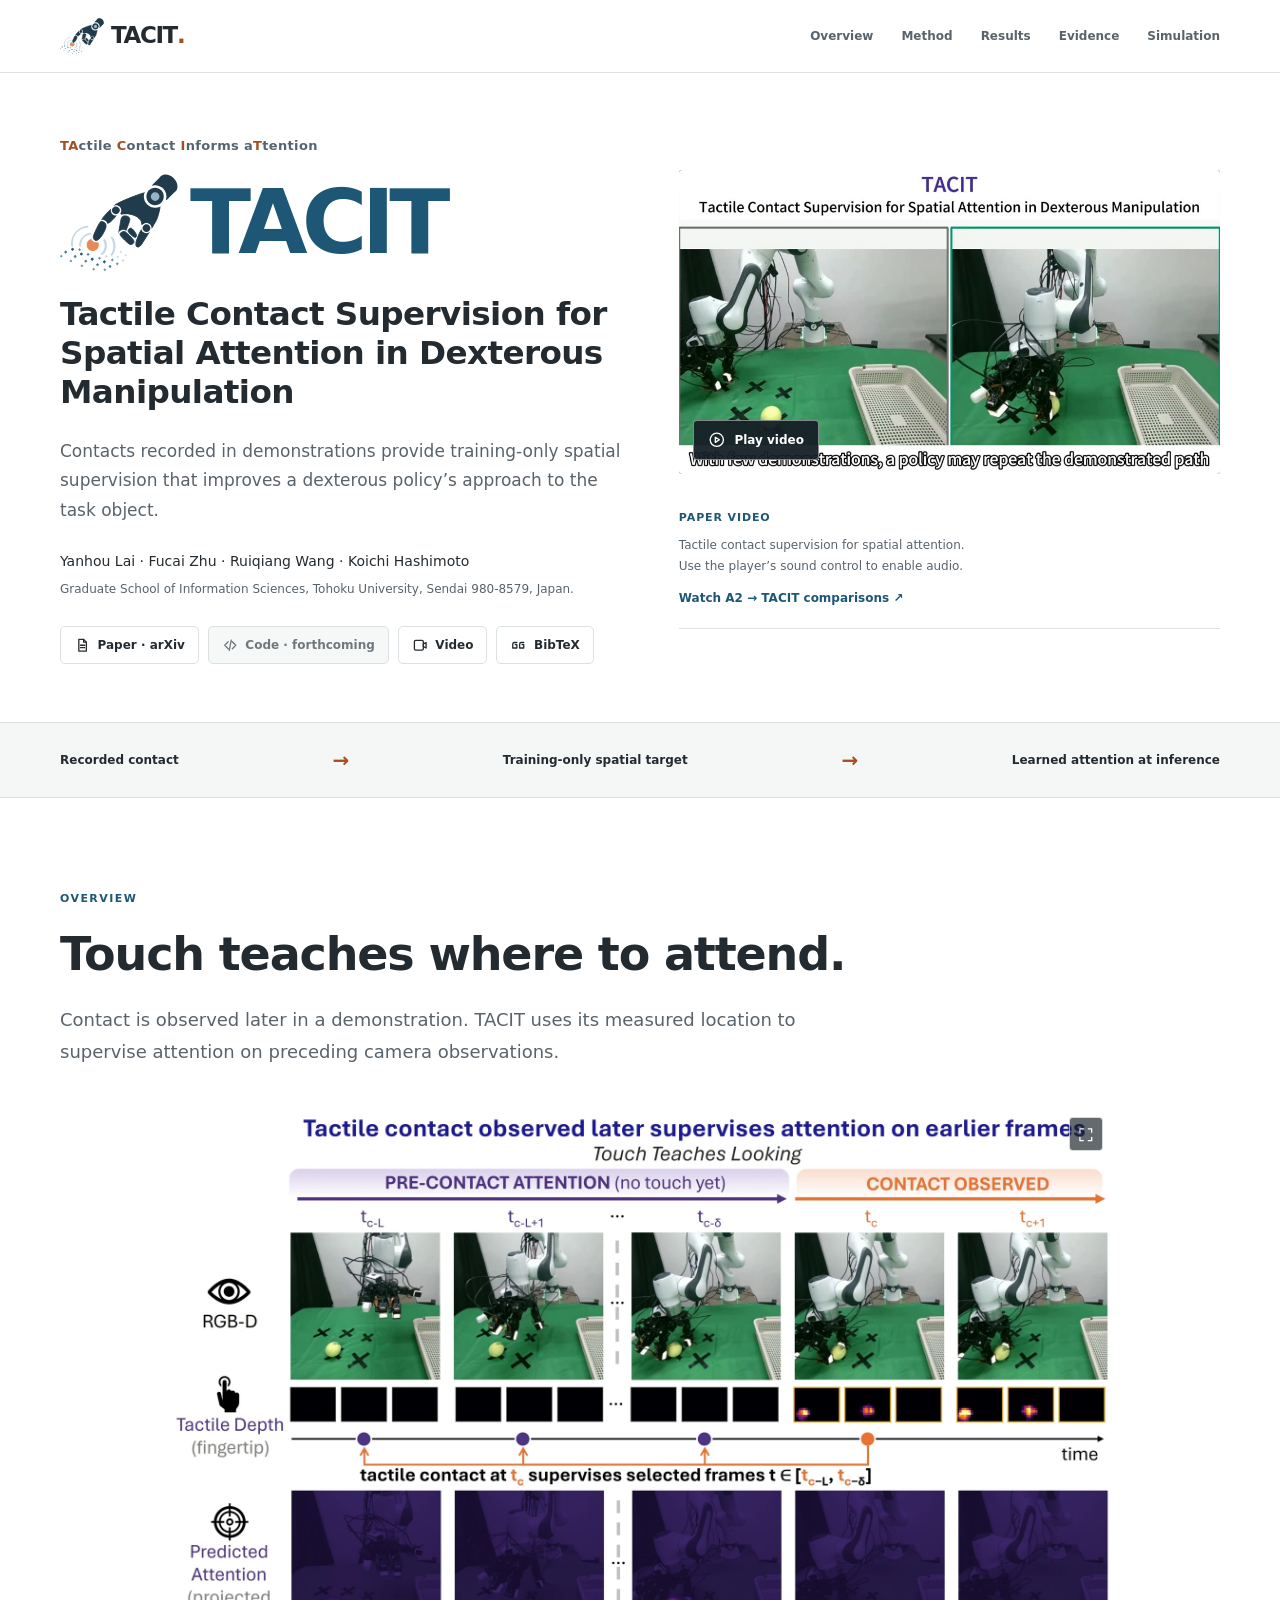
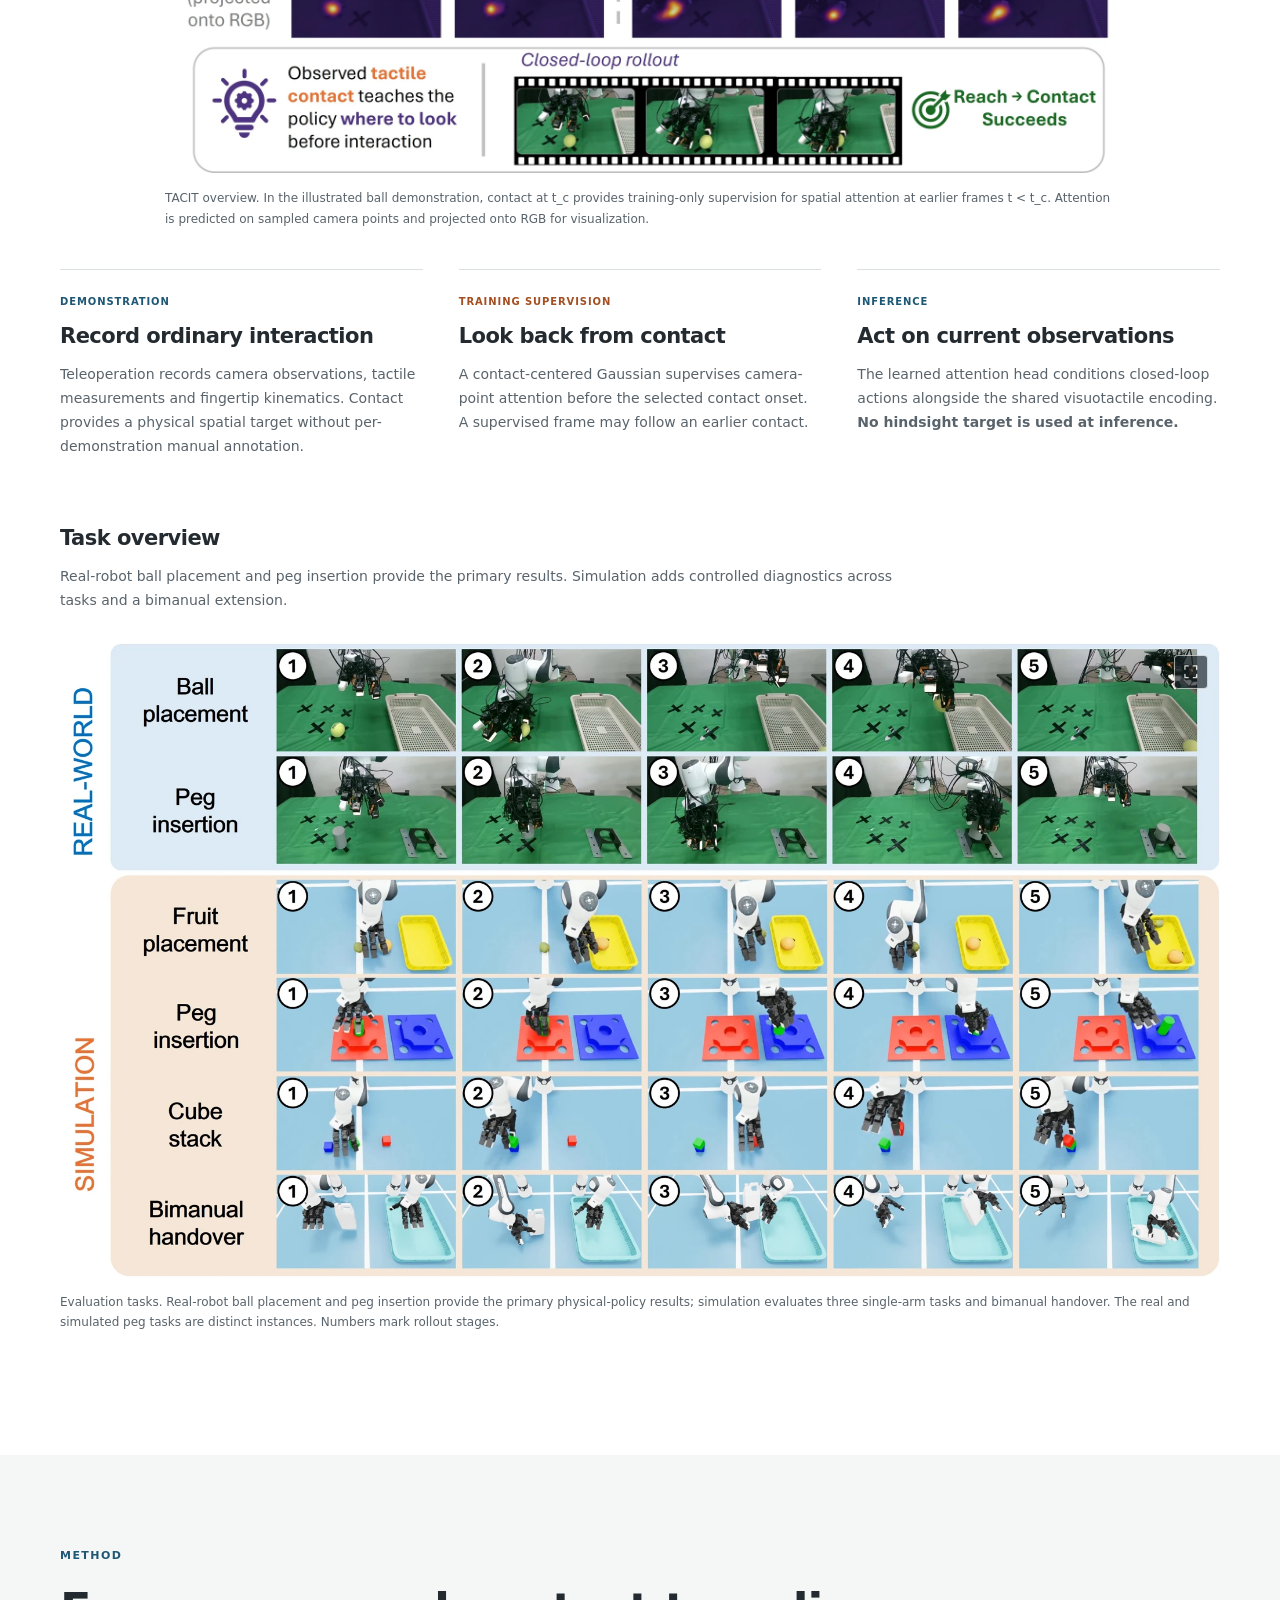
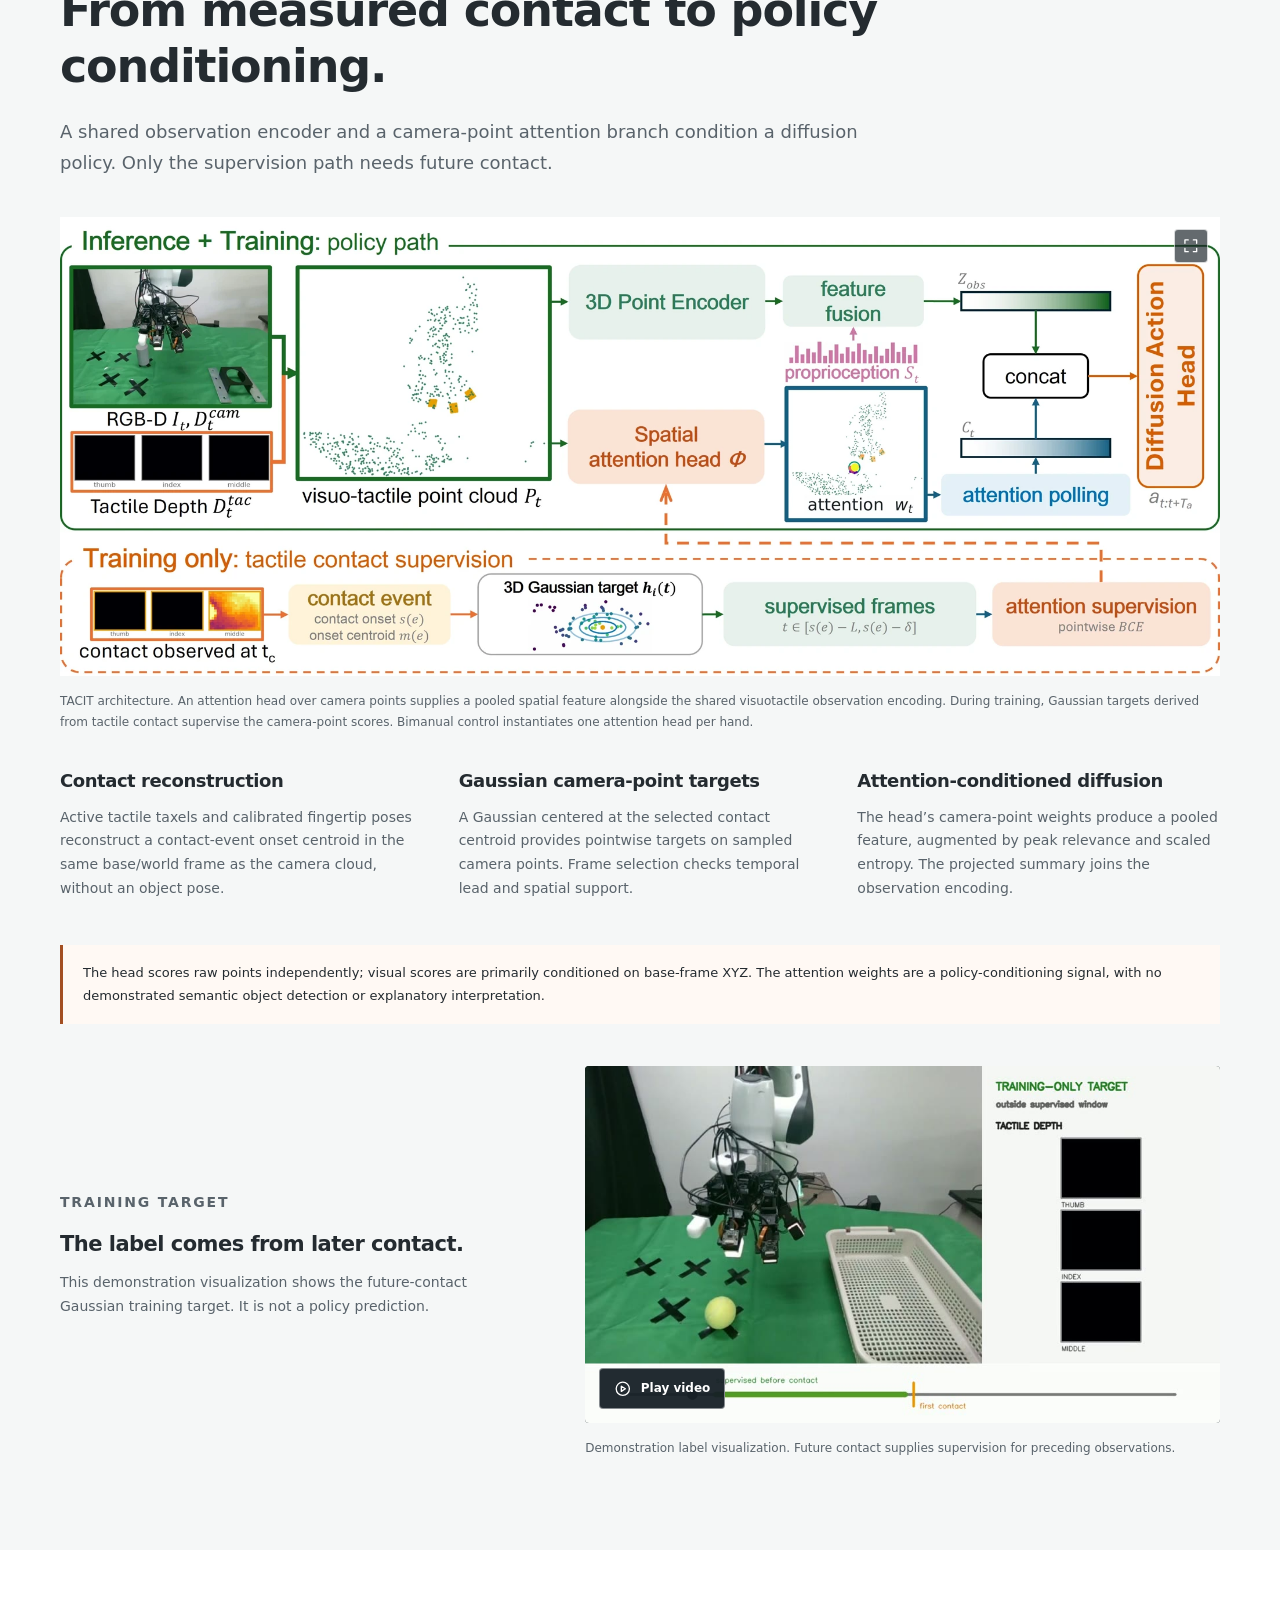
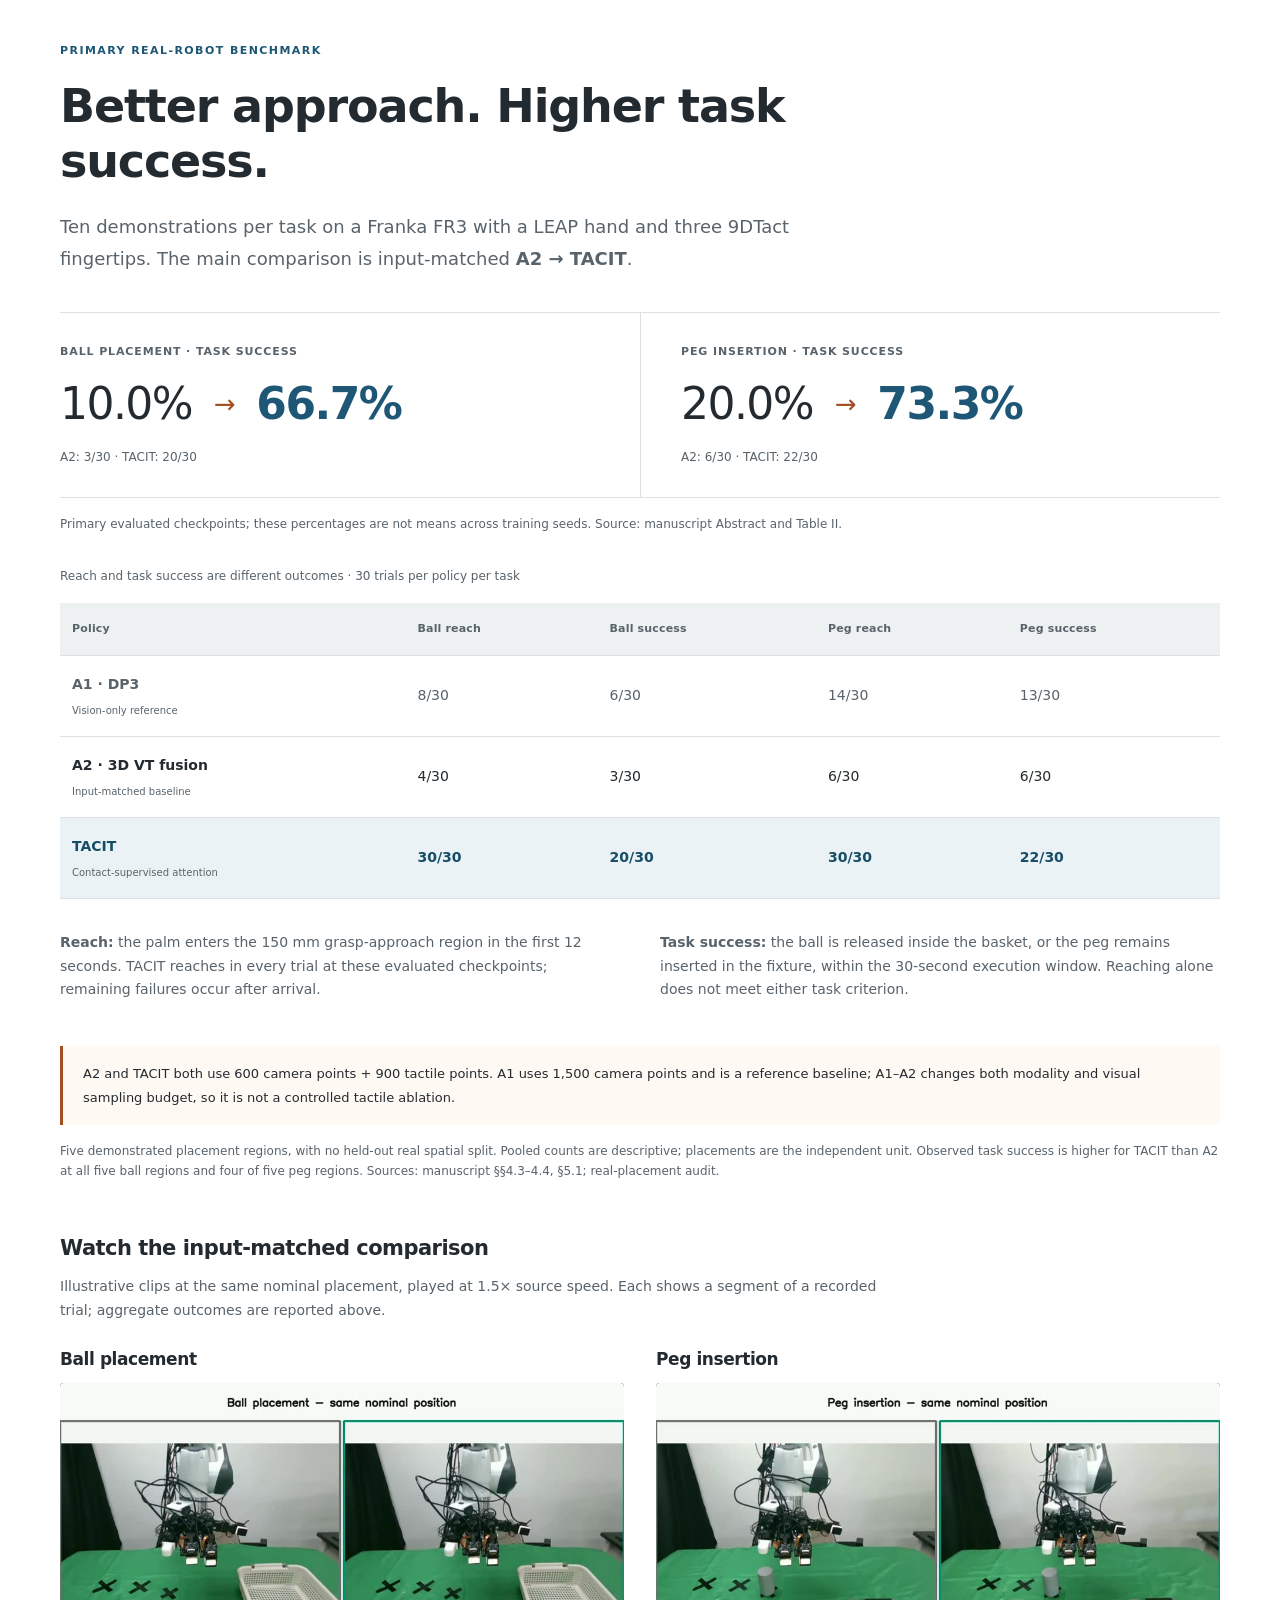
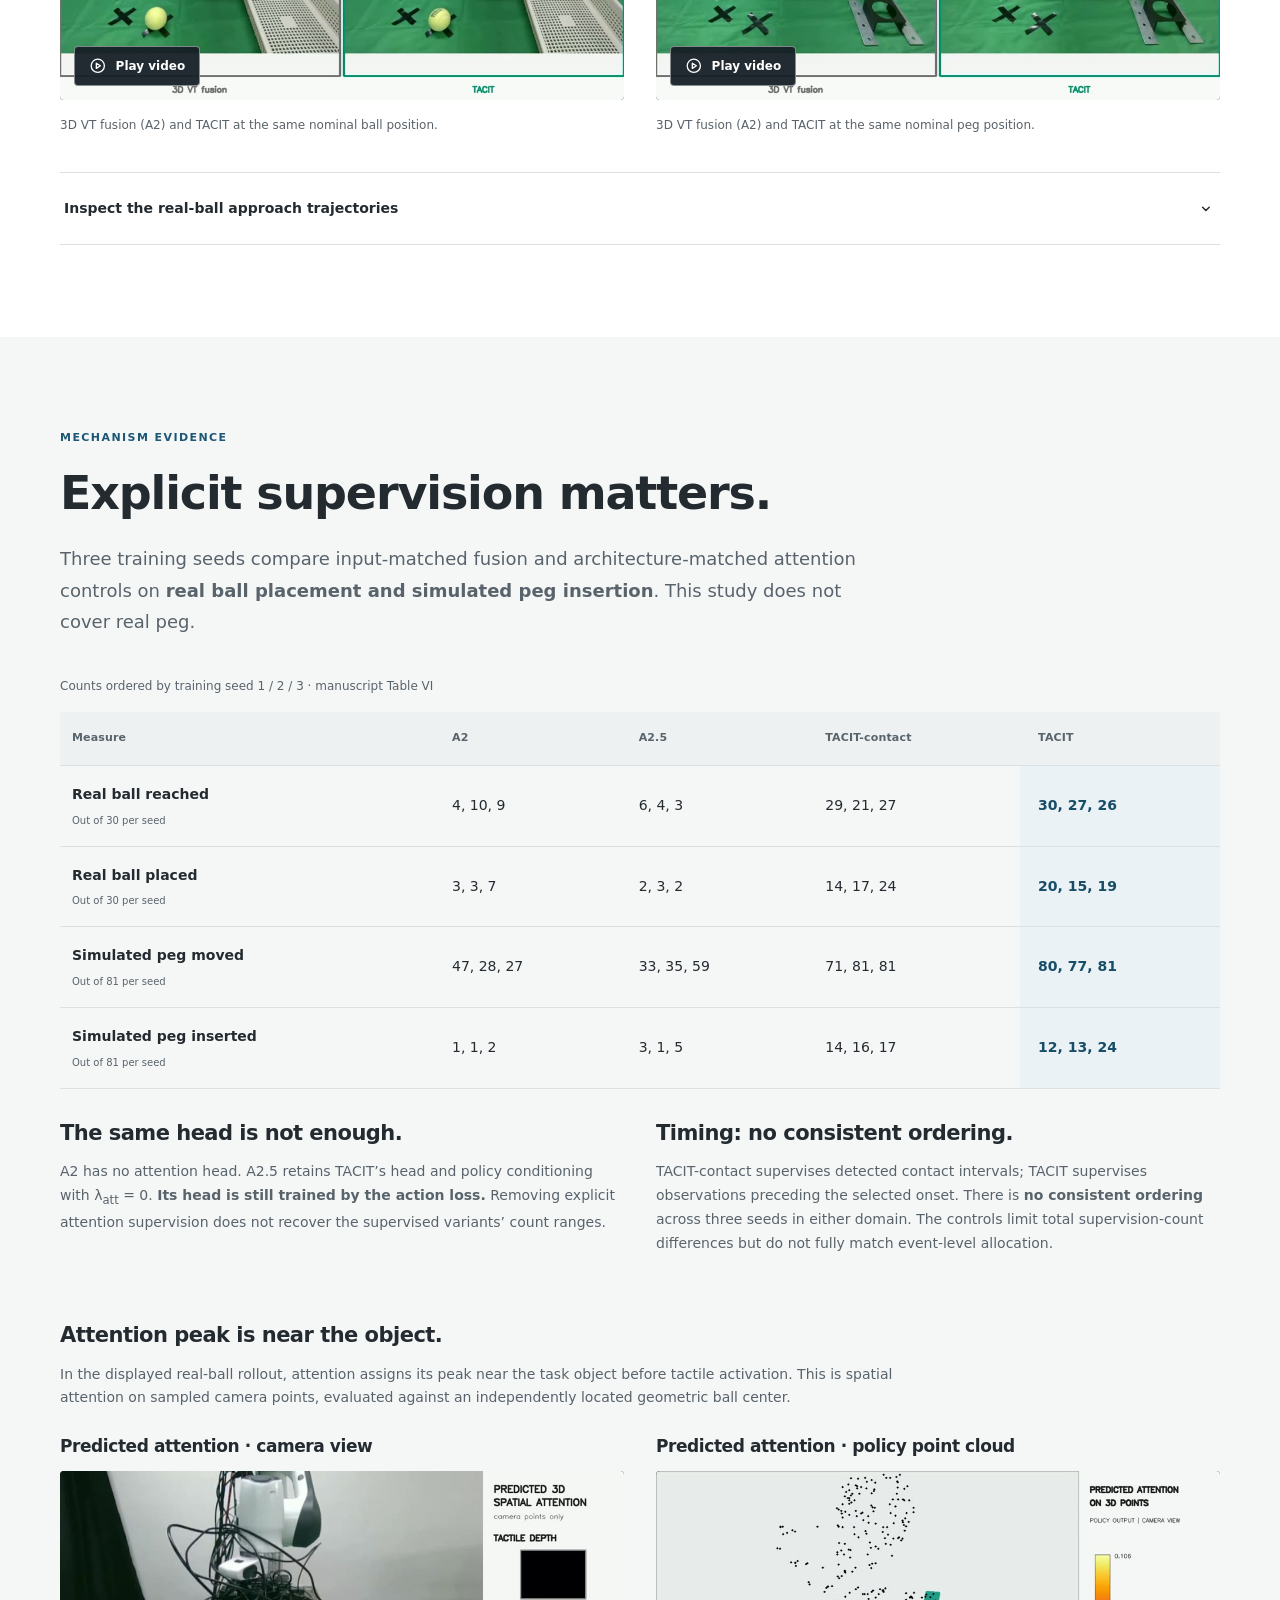
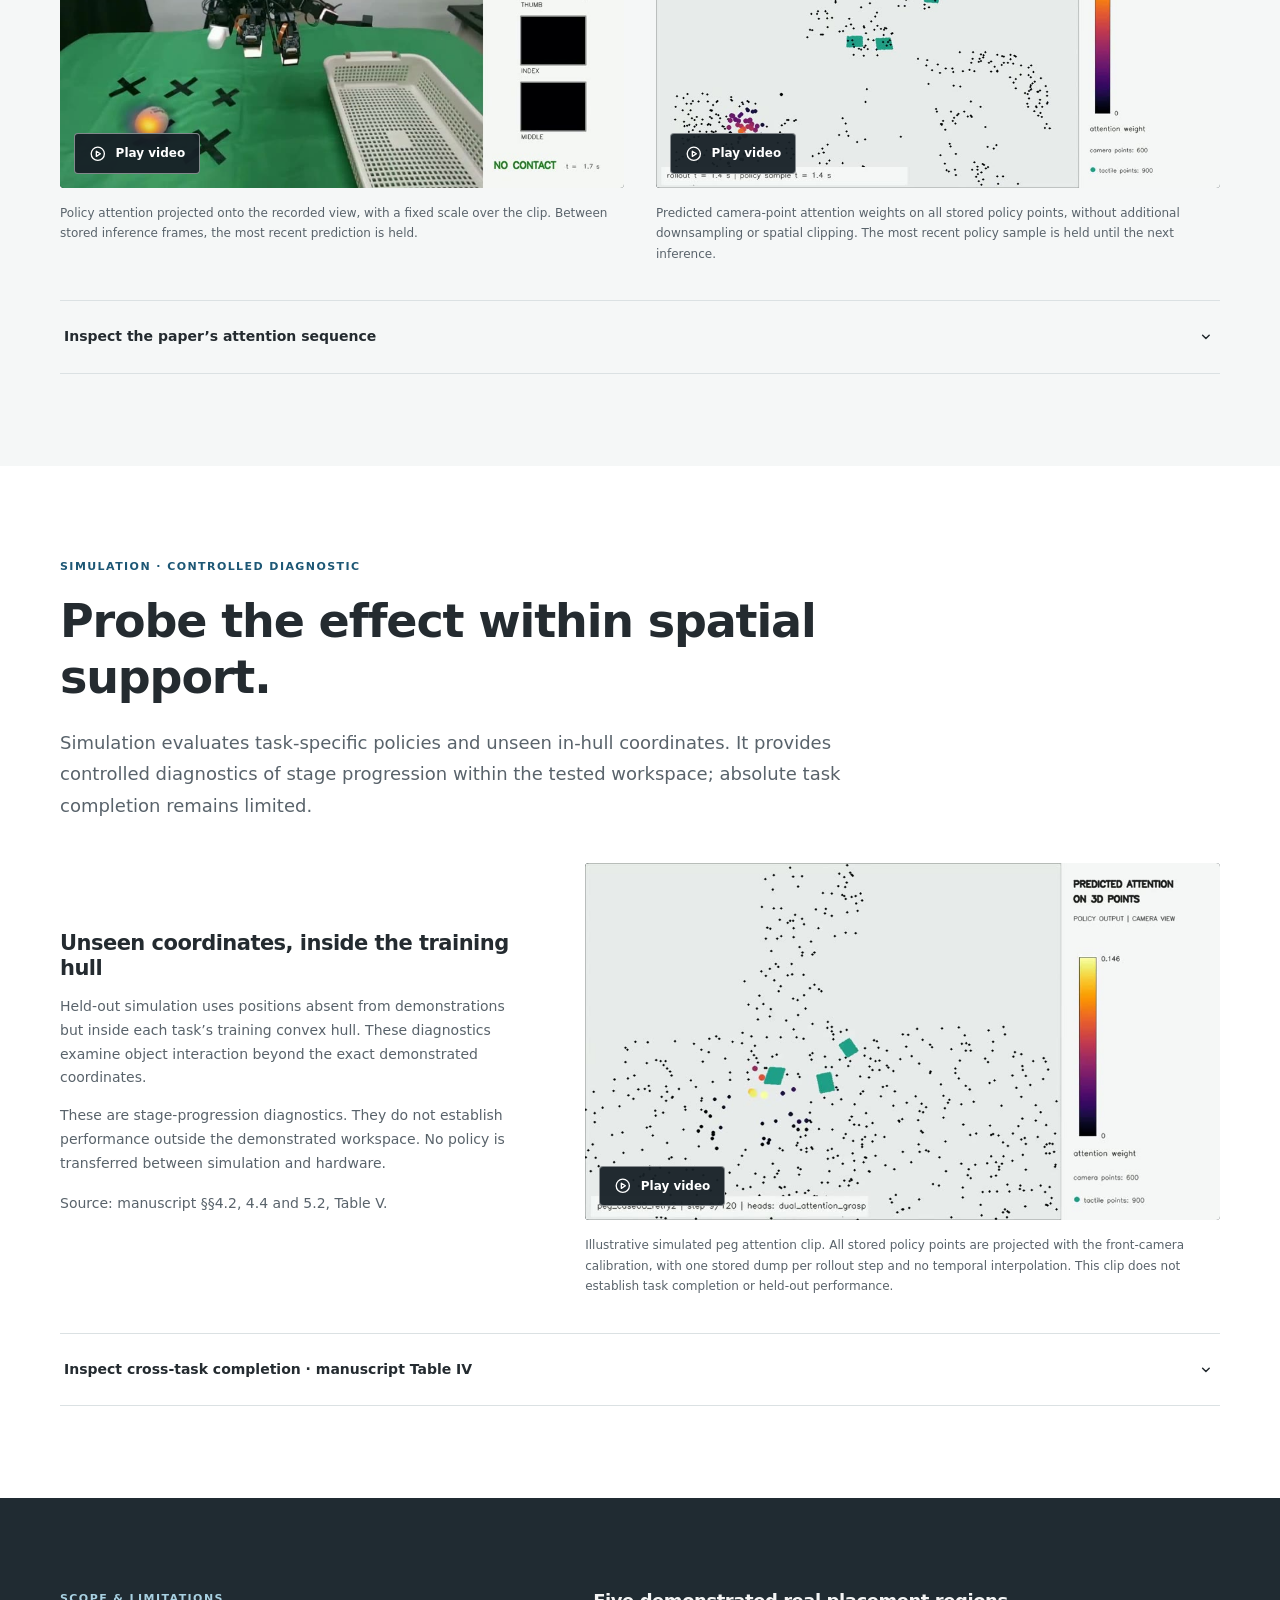
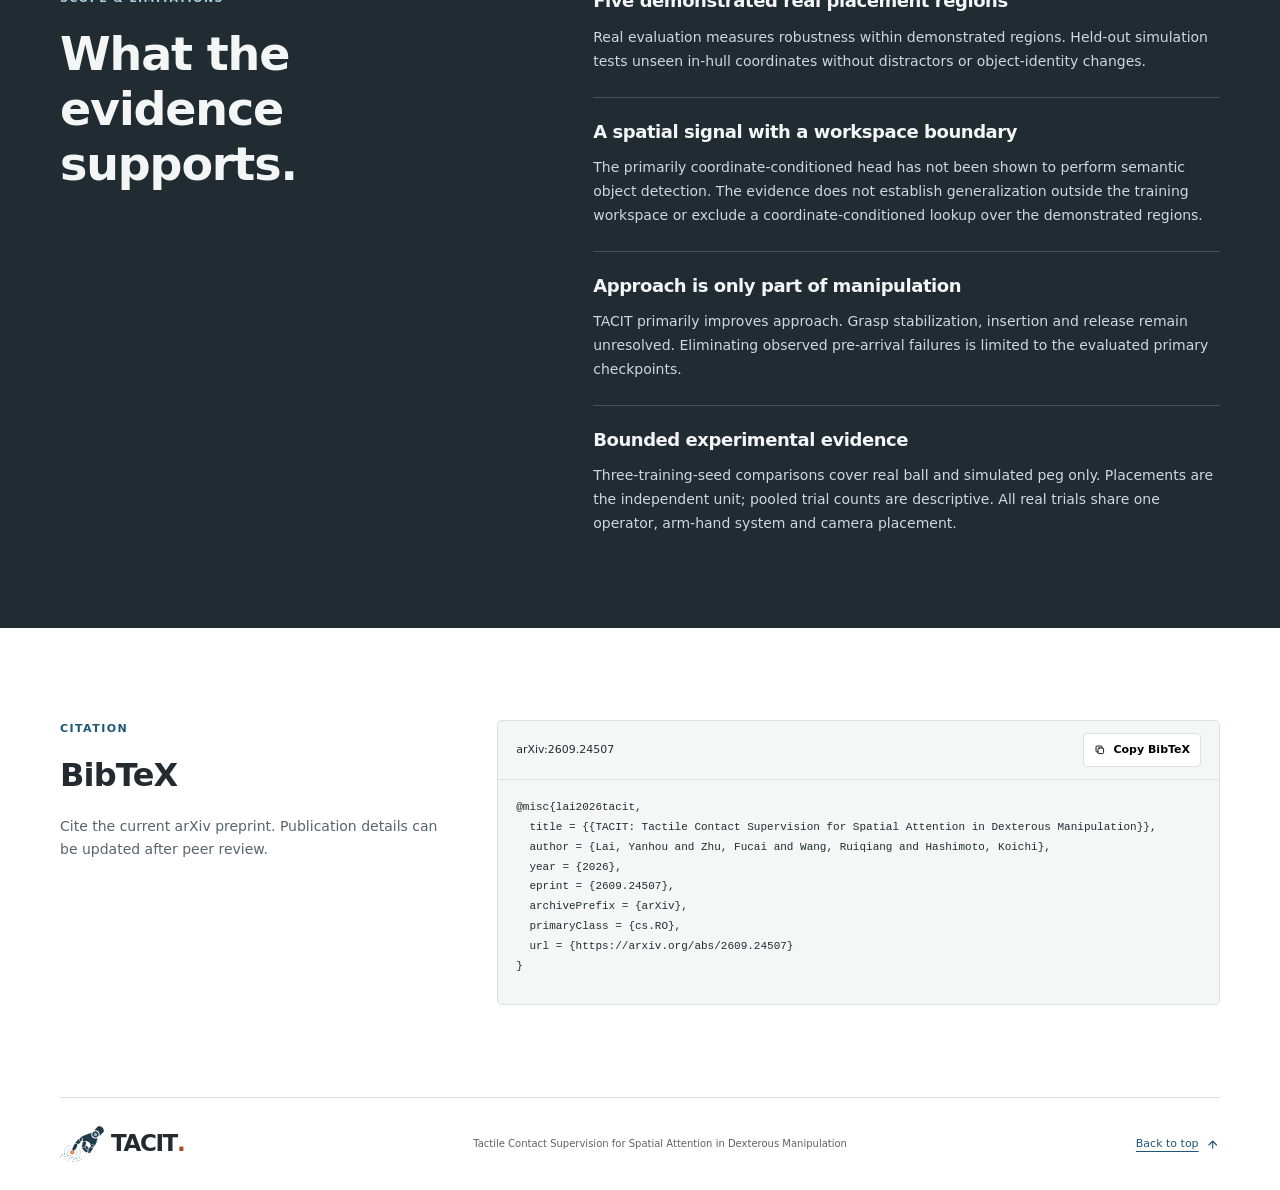
==== index.html @ 871ea0c8 "Publish TACIT project website" ====
<!doctype html>
<html lang="en">
<head>
  <meta charset="utf-8">
  <meta name="viewport" content="width=device-width, initial-scale=1">
  <meta name="description" content="TACIT converts contacts recorded in demonstrations into training-only spatial supervision for an attention-conditioned dexterous manipulation policy.">
  <meta name="citation_title" content="TACIT: Tactile Contact Supervision for Spatial Attention in Dexterous Manipulation">
  <meta name="citation_author" content="Yanhou Lai">
  <meta name="citation_author" content="Fucai Zhu">
  <meta name="citation_author" content="Ruiqiang Wang">
  <meta name="citation_author" content="Koichi Hashimoto">
  <meta name="citation_publication_date" content="2026/09/21">
  <meta name="citation_arxiv_id" content="2609.24507">
  <meta name="citation_pdf_url" content="https://arxiv.org/pdf/2609.24507">
  <meta name="color-scheme" content="light">
  <title>TACIT | Tactile Contact Supervision for Spatial Attention</title>
  <link rel="icon" href="assets/logo/TACIT_logo.svg" type="image/svg+xml">
  <link rel="stylesheet" href="styles.css">
  <script src="site-config.js" defer></script>
  <script src="script.js" defer></script>
</head>
<body>
<svg class="icon-sprite" aria-hidden="true">
  <symbol id="icon-paper" viewBox="0 0 24 24"><path d="M7 3.5h7l4 4V20.5H7z"/><path d="M14 3.5v4h4M9.5 12h6M9.5 15.5h6"/></symbol>
  <symbol id="icon-code" viewBox="0 0 24 24"><path d="m9 7-5 5 5 5M15 7l5 5-5 5M13.5 4.5l-3 15"/></symbol>
  <symbol id="icon-video" viewBox="0 0 24 24"><rect x="3.5" y="5" width="13" height="14" rx="2"/><path d="m16.5 10 4-2v8l-4-2z"/></symbol>
  <symbol id="icon-quote" viewBox="0 0 24 24"><path d="M10 8H6.5A2.5 2.5 0 0 0 4 10.5V16h6v-5H7.5M20 8h-3.5a2.5 2.5 0 0 0-2.5 2.5V16h6v-5h-2.5"/></symbol>
  <symbol id="icon-copy" viewBox="0 0 24 24"><rect x="8" y="8" width="11" height="11" rx="2"/><path d="M16 8V6a2 2 0 0 0-2-2H6a2 2 0 0 0-2 2v8a2 2 0 0 0 2 2h2"/></symbol>
  <symbol id="icon-play" viewBox="0 0 24 24"><circle cx="12" cy="12" r="9"/><path d="m10 8.5 5.5 3.5-5.5 3.5z"/></symbol>
  <symbol id="icon-expand" viewBox="0 0 24 24"><path d="M8.5 4H4v4.5M15.5 4H20v4.5M20 15.5V20h-4.5M8.5 20H4v-4.5"/></symbol>
  <symbol id="icon-chevron" viewBox="0 0 24 24"><path d="m8 10 4 4 4-4"/></symbol>
  <symbol id="icon-up" viewBox="0 0 24 24"><path d="m6 14 6-6 6 6M12 8v11"/></symbol>
</svg>
<a class="skip-link" href="#main">Skip to content</a>
<header class="site-header">
  <nav class="nav wrap" aria-label="Main navigation">
    <a class="wordmark" href="#main"><img class="brand-symbol" src="assets/logo/TACIT_logo.svg" width="883" height="726" alt="">TACIT<span aria-hidden="true">.</span></a>
    <div class="nav-links"><a href="#overview">Overview</a><a href="#method">Method</a><a href="#results">Results</a><a href="#mechanism">Evidence</a><a href="#simulation">Simulation</a></div>
  </nav>
</header>
<main id="main">
  <section class="hero wrap" aria-labelledby="title">
    <div class="hero-copy">
      <p class="acronym-line" aria-label="Tactile Contact Informs Attention"><span>TA</span>ctile <span>C</span>ontact <span>I</span>nforms a<span>T</span>tention</p>
      <h1 id="title"><span class="title-mark"><img src="assets/logo/TACIT_logo.svg" width="883" height="726" alt="">TACIT</span><span class="sr-only">: </span><span class="title-full">Tactile Contact Supervision for Spatial Attention in Dexterous Manipulation</span></h1>
      <p class="takeaway">Contacts recorded in demonstrations provide training-only spatial supervision that improves a dexterous policy’s approach to the task object.</p>
      <div id="author-block" hidden></div>
      <p id="publication-status" class="publication-status" hidden></p>
      <div id="resource-links" class="resource-links" aria-label="Project resources"></div>
      <noscript><p>Enable JavaScript for configurable resources and video playback. The research content and figures are available below.</p></noscript>
    </div>
    <figure id="paper-video" class="hero-visual video-figure" data-video="TACIT_Video">
      <div class="video-shell"></div>
      <figcaption><span class="label">Paper video</span>Tactile contact supervision for spatial attention.<br>Use the player’s sound control to enable audio.<br><a href="#videos">Watch A2 → TACIT comparisons <span aria-hidden="true">↗</span></a></figcaption>
    </figure>
  </section>
  <div class="concept-strip"><div class="wrap concept-inner"><span>Recorded contact</span><span aria-hidden="true">→</span><span>Training-only spatial target</span><span aria-hidden="true">→</span><span>Learned attention at inference</span></div></div>

  <section id="overview" class="section wrap" aria-labelledby="overview-title">
    <div class="section-heading"><p class="eyebrow">Overview</p><h2 id="overview-title">Touch teaches where to attend.</h2><p>Contact is observed later in a demonstration. TACIT uses its measured location to supervise attention on preceding camera observations.</p></div>
    <figure class="paper-figure overview-figure">
      <a class="figure-link" href="assets/images/tacit_policy_overview_handmade.webp" aria-label="Open full-size TACIT overview figure"><img src="assets/images/tacit_policy_overview_handmade.webp" width="2000" height="1406" loading="lazy" alt="Ball demonstration timeline linking later fingertip contact to spatial supervision on earlier camera points, followed by an inference rollout."><span class="figure-open" aria-hidden="true"><svg class="ui-icon"><use href="#icon-expand"></use></svg></span></a>
      <figcaption data-caption="tacit_policy_overview_handmade">TACIT overview. In the illustrated ball demonstration, contact at t_c provides training-only supervision for spatial attention at earlier frames t &lt; t_c. Attention is predicted on sampled camera points and projected onto RGB for visualization.</figcaption>
    </figure>
    <div class="three-columns stages">
      <article><span class="stage-label">Demonstration</span><h3>Record ordinary interaction</h3><p>Teleoperation records camera observations, tactile measurements and fingertip kinematics. Contact provides a physical spatial target without per-demonstration manual annotation.</p></article>
      <article><span class="stage-label warm">Training supervision</span><h3>Look back from contact</h3><p>A contact-centered Gaussian supervises camera-point attention before the selected contact onset. A supervised frame may follow an earlier contact.</p></article>
      <article><span class="stage-label">Inference</span><h3>Act on current observations</h3><p>The learned attention head conditions closed-loop actions alongside the shared visuotactile encoding. <strong>No hindsight target is used at inference.</strong></p></article>
    </div>
    <div class="subsection-heading"><h3>Task overview</h3><p>Real-robot ball placement and peg insertion provide the primary results. Simulation adds controlled diagnostics across tasks and a bimanual extension.</p></div>
    <figure class="paper-figure"><a class="figure-link" href="assets/images/task_overview.webp" aria-label="Open full-size evaluation-task figure"><img src="assets/images/task_overview.webp" width="2000" height="1093" loading="lazy" alt="Stages of real ball placement and peg insertion, plus simulated fruit placement, peg insertion, cube stacking and bimanual handover."><span class="figure-open" aria-hidden="true"><svg class="ui-icon"><use href="#icon-expand"></use></svg></span></a><figcaption data-caption="task_overview">Evaluation tasks. Real-robot ball placement and peg insertion provide the primary physical-policy results; simulation evaluates three single-arm tasks and bimanual handover. The real and simulated peg tasks are distinct instances. Numbers mark rollout stages.</figcaption></figure>
  </section>

  <section id="method" class="section tinted" aria-labelledby="method-title"><div class="wrap">
    <div class="section-heading"><p class="eyebrow">Method</p><h2 id="method-title">From measured contact to policy conditioning.</h2><p>A shared observation encoder and a camera-point attention branch condition a diffusion policy. Only the supervision path needs future contact.</p></div>
    <figure class="paper-figure"><a class="figure-link" href="assets/images/tacit_policy_architecture.webp" aria-label="Open full-size TACIT architecture"><img src="assets/images/tacit_policy_architecture.webp" width="2000" height="792" loading="lazy" alt="Architecture with a shared visuotactile encoder and camera-point attention pooling feeding the diffusion action head; contact-derived Gaussian targets enter only the training loss."><span class="figure-open" aria-hidden="true"><svg class="ui-icon"><use href="#icon-expand"></use></svg></span></a><figcaption data-caption="tacit_policy_architecture">TACIT architecture. An attention head over camera points supplies a pooled spatial feature alongside the shared visuotactile observation encoding. During training, Gaussian targets derived from tactile contact supervise the camera-point scores. Bimanual control instantiates one attention head per hand.</figcaption></figure>
    <div class="three-columns method-steps">
      <article><h3>Contact reconstruction</h3><p>Active tactile taxels and calibrated fingertip poses reconstruct a contact-event onset centroid in the same base/world frame as the camera cloud, without an object pose.</p></article>
      <article><h3>Gaussian camera-point targets</h3><p>A Gaussian centered at the selected contact centroid provides pointwise targets on sampled camera points. Frame selection checks temporal lead and spatial support.</p></article>
      <article><h3>Attention-conditioned diffusion</h3><p>The head’s camera-point weights produce a pooled feature, augmented by peak relevance and scaled entropy. The projected summary joins the observation encoding.</p></article>
    </div>
    <p class="note">The head scores raw points independently; visual scores are primarily conditioned on base-frame XYZ. The attention weights are a policy-conditioning signal, with no demonstrated semantic object detection or explanatory interpretation.</p>
    <div class="media-pair method-media"><div><p class="eyebrow warm">Training target</p><h3>The label comes from later contact.</h3><p>This demonstration visualization shows the future-contact Gaussian training target. It is not a policy prediction.</p></div><figure class="video-figure" data-video="ball_future_contact_label"><div class="video-shell"></div><figcaption>Demonstration label visualization. Future contact supplies supervision for preceding observations.</figcaption></figure></div>
  </div></section>

  <section id="results" class="section wrap" aria-labelledby="results-title">
    <div class="section-heading"><p class="eyebrow">Primary real-robot benchmark</p><h2 id="results-title">Better approach. Higher task success.</h2><p>Ten demonstrations per task on a Franka FR3 with a LEAP hand and three 9DTact fingertips. The main comparison is input-matched <strong>A2 → TACIT</strong>.</p></div>
    <div class="result-highlights">
      <article><p class="label">Ball placement · task success</p><p class="result-number"><span>10.0%</span><span class="result-arrow" aria-label="to">→</span><strong>66.7%</strong></p><p>A2: 3/30 <span aria-hidden="true">·</span> TACIT: 20/30</p></article>
      <article><p class="label">Peg insertion · task success</p><p class="result-number"><span>20.0%</span><span class="result-arrow" aria-label="to">→</span><strong>73.3%</strong></p><p>A2: 6/30 <span aria-hidden="true">·</span> TACIT: 22/30</p></article>
    </div>
    <p class="source-note">Primary evaluated checkpoints; these percentages are not means across training seeds. Source: manuscript Abstract and Table II.</p>
    <div class="table-scroll" role="region" aria-label="Real-robot reaching and task success" tabindex="0"><table>
      <caption>Reach and task success are different outcomes · 30 trials per policy per task</caption>
      <thead><tr><th scope="col">Policy</th><th scope="col">Ball reach</th><th scope="col">Ball success</th><th scope="col">Peg reach</th><th scope="col">Peg success</th></tr></thead>
      <tbody><tr class="reference-row"><th scope="row">A1 · DP3 <small>Vision-only reference</small></th><td>8/30</td><td>6/30</td><td>14/30</td><td>13/30</td></tr><tr><th scope="row">A2 · 3D VT fusion <small>Input-matched baseline</small></th><td>4/30</td><td>3/30</td><td>6/30</td><td>6/30</td></tr><tr class="ours"><th scope="row">TACIT <small>Contact-supervised attention</small></th><td>30/30</td><td>20/30</td><td>30/30</td><td>22/30</td></tr></tbody>
    </table></div>
    <div class="two-columns definitions"><p><strong>Reach:</strong> the palm enters the 150 mm grasp-approach region in the first 12 seconds. TACIT reaches in every trial at these evaluated checkpoints; remaining failures occur after arrival.</p><p><strong>Task success:</strong> the ball is released inside the basket, or the peg remains inserted in the fixture, within the 30-second execution window. Reaching alone does not meet either task criterion.</p></div>
    <p class="note">A2 and TACIT both use 600 camera points + 900 tactile points. A1 uses 1,500 camera points and is a reference baseline; A1–A2 changes both modality and visual sampling budget, so it is not a controlled tactile ablation.</p>
    <p class="source-note">Five demonstrated placement regions, with no held-out real spatial split. Pooled counts are descriptive; placements are the independent unit. Observed task success is higher for TACIT than A2 at all five ball regions and four of five peg regions. Sources: manuscript §§4.3–4.4, §5.1; real-placement audit.</p>
    <div id="videos" class="subsection-heading"><h3>Watch the input-matched comparison</h3><p>Illustrative clips at the same nominal placement, played at 1.5× source speed. Each shows a segment of a recorded trial; aggregate outcomes are reported above.</p></div>
    <div class="two-columns video-grid">
      <figure class="video-figure" data-video="ball_a2_vs_tacit"><h4>Ball placement</h4><div class="video-shell"></div><figcaption>3D VT fusion (A2) and TACIT at the same nominal ball position.</figcaption></figure>
      <figure class="video-figure" data-video="peg_a2_vs_tacit"><h4>Peg insertion</h4><div class="video-shell"></div><figcaption>3D VT fusion (A2) and TACIT at the same nominal peg position.</figcaption></figure>
    </div>
    <details class="figure-details"><summary><span>Inspect the real-ball approach trajectories</span><svg class="ui-icon disclosure-icon" aria-hidden="true"><use href="#icon-chevron"></use></svg></summary><figure class="paper-figure compact"><img src="assets/images/three_arm_approach.webp" width="1037" height="1092" loading="lazy" alt="Ball approach curves and palm-offset scatter plots for A1, A2 and TACIT across the primary trials."><figcaption data-caption="three_arm_approach">Ball approach over thirty trials per policy. (a) Mean palm-origin-to-ball-center distance; shading is one standard error, the horizontal dashed line is the 150-mm 3D reach criterion, and the vertical dotted line marks the end of the 12-s reach-assessment window. (b) Horizontal palm offsets at closest 3D approach; rings are 150- and 300-mm references, while counts use the full 3D criterion.</figcaption></figure></details>
  </section>

  <section id="mechanism" class="section tinted" aria-labelledby="mechanism-title"><div class="wrap">
    <div class="section-heading"><p class="eyebrow">Mechanism evidence</p><h2 id="mechanism-title">Explicit supervision matters.</h2><p>Three training seeds compare input-matched fusion and architecture-matched attention controls on <strong>real ball placement and simulated peg insertion</strong>. This study does not cover real peg.</p></div>
    <div class="table-scroll" role="region" aria-label="Three training seed mechanism controls" tabindex="0"><table>
      <caption>Counts ordered by training seed 1 / 2 / 3 · manuscript Table VI</caption>
      <thead><tr><th scope="col">Measure</th><th scope="col">A2</th><th scope="col">A2.5</th><th scope="col">TACIT-contact</th><th scope="col">TACIT</th></tr></thead>
      <tbody><tr><th scope="row">Real ball reached <small>Out of 30 per seed</small></th><td>4, 10, 9</td><td>6, 4, 3</td><td>29, 21, 27</td><td class="ours">30, 27, 26</td></tr><tr><th scope="row">Real ball placed <small>Out of 30 per seed</small></th><td>3, 3, 7</td><td>2, 3, 2</td><td>14, 17, 24</td><td class="ours">20, 15, 19</td></tr><tr><th scope="row">Simulated peg moved <small>Out of 81 per seed</small></th><td>47, 28, 27</td><td>33, 35, 59</td><td>71, 81, 81</td><td class="ours">80, 77, 81</td></tr><tr><th scope="row">Simulated peg inserted <small>Out of 81 per seed</small></th><td>1, 1, 2</td><td>3, 1, 5</td><td>14, 16, 17</td><td class="ours">12, 13, 24</td></tr></tbody>
    </table></div>
    <div class="two-columns mechanism-copy"><article><h3>The same head is not enough.</h3><p>A2 has no attention head. A2.5 retains TACIT’s head and policy conditioning with λ<sub>att</sub> = 0. <strong>Its head is still trained by the action loss.</strong> Removing explicit attention supervision does not recover the supervised variants’ count ranges.</p></article><article><h3>Timing: no consistent ordering.</h3><p>TACIT-contact supervises detected contact intervals; TACIT supervises observations preceding the selected onset. There is <strong>no consistent ordering</strong> across three seeds in either domain. The controls limit total supervision-count differences but do not fully match event-level allocation.</p></article></div>
    <div class="subsection-heading"><h3>Attention peak is near the object.</h3><p>In the displayed real-ball rollout, attention assigns its peak near the task object before tactile activation. This is spatial attention on sampled camera points, evaluated against an independently located geometric ball center.</p></div>
    <div class="two-columns video-grid">
      <figure class="video-figure" data-video="ball_attention"><h4>Predicted attention · camera view</h4><div class="video-shell"></div><figcaption>Policy attention projected onto the recorded view, with a fixed scale over the clip. Between stored inference frames, the most recent prediction is held.</figcaption></figure>
      <figure class="video-figure" data-video="ball_attention_pointcloud_camera"><h4>Predicted attention · policy point cloud</h4><div class="video-shell"></div><figcaption>Predicted camera-point attention weights on all stored policy points, without additional downsampling or spatial clipping. The most recent policy sample is held until the next inference.</figcaption></figure>
    </div>
    <details class="figure-details"><summary><span>Inspect the paper’s attention sequence</span><svg class="ui-icon disclosure-icon" aria-hidden="true"><use href="#icon-chevron"></use></svg></summary><figure class="paper-figure compact"><img src="assets/images/rollout_attention.webp" width="725" height="357" loading="lazy" alt="Real-ball attention frames showing peak and centroid errors against the geometric ball center before tactile activation."><figcaption data-caption="rollout_attention">Attention before tactile activation in one real ball rollout. The geometric ball center is independent of the head; titles show peak/centroid errors. Tactile points remain inactive until first contact at 12.6 s.</figcaption></figure></details>
  </div></section>

  <section id="simulation" class="section wrap" aria-labelledby="simulation-title">
    <div class="section-heading"><p class="eyebrow">Simulation · controlled diagnostic</p><h2 id="simulation-title">Probe the effect within spatial support.</h2><p>Simulation evaluates task-specific policies and unseen in-hull coordinates. It provides controlled diagnostics of stage progression within the tested workspace; absolute task completion remains limited.</p></div>
    <div class="media-pair"><div><h3>Unseen coordinates, inside the training hull</h3><p>Held-out simulation uses positions absent from demonstrations but inside each task’s training convex hull. These diagnostics examine object interaction beyond the exact demonstrated coordinates.</p><p>These are stage-progression diagnostics. They do not establish performance outside the demonstrated workspace. No policy is transferred between simulation and hardware.</p><p class="source-note">Source: manuscript §§4.2, 4.4 and 5.2, Table V.</p></div><figure class="video-figure" data-video="sim_peg_attention"><div class="video-shell"></div><figcaption>Illustrative simulated peg attention clip. All stored policy points are projected with the front-camera calibration, with one stored dump per rollout step and no temporal interpolation. This clip does not establish task completion or held-out performance.</figcaption></figure></div>
    <details class="figure-details"><summary><span>Inspect cross-task completion · manuscript Table IV</span><svg class="ui-icon disclosure-icon" aria-hidden="true"><use href="#icon-chevron"></use></svg></summary><div class="table-scroll" role="region" aria-label="Simulation completion" tabindex="0"><table><caption>Mean ± standard deviation across three evaluation seeds of fixed checkpoints; parentheses give pooled counts. These are not training-seed standard deviations.</caption><thead><tr><th scope="col">Task</th><th scope="col">A1</th><th scope="col">A2</th><th scope="col">TACIT</th></tr></thead><tbody>
      <tr><th scope="row">Fruit placement</th><td>4.9 ± 1.3% (11/225)</td><td>0.0 ± 0.0% (0/225)</td><td>4.9 ± 2.3% (11/225)</td></tr>
      <tr><th scope="row">Peg insertion</th><td>2.5 ± 3.5% (2/81)</td><td>1.2 ± 1.7% (1/81)</td><td>14.8 ± 5.2% (12/81)</td></tr>
      <tr><th scope="row">Cube stack</th><td>5.3 ± 0.0% (12/225)</td><td>10.7 ± 13.2% (24/225)</td><td>20.9 ± 6.7% (47/225)</td></tr>
      <tr><th scope="row">Bimanual handover <small>Architectural extension</small></th><td>43.3 ± 2.7% (39/90)</td><td>50.0 ± 5.4% (45/90)</td><td>54.4 ± 12.3% (49/90)</td></tr>
    </tbody></table></div><p>TACIT improves peg and cube success, ties A1 on fruit, and shows no clear advantage on handover. The effect is not uniform across tasks.</p></details>
  </section>

  <section id="limitations" class="section scope-section" aria-labelledby="scope-title"><div class="wrap scope-layout"><div><p class="eyebrow">Scope &amp; limitations</p><h2 id="scope-title">What the evidence supports.</h2></div><div class="scope-list">
    <article><h3>Five demonstrated real placement regions</h3><p>Real evaluation measures robustness within demonstrated regions. Held-out simulation tests unseen in-hull coordinates without distractors or object-identity changes.</p></article>
    <article><h3>A spatial signal with a workspace boundary</h3><p>The primarily coordinate-conditioned head has not been shown to perform semantic object detection. The evidence does not establish generalization outside the training workspace or exclude a coordinate-conditioned lookup over the demonstrated regions.</p></article>
    <article><h3>Approach is only part of manipulation</h3><p>TACIT primarily improves approach. Grasp stabilization, insertion and release remain unresolved. Eliminating observed pre-arrival failures is limited to the evaluated primary checkpoints.</p></article>
    <article><h3>Bounded experimental evidence</h3><p>Three-training-seed comparisons cover real ball and simulated peg only. Placements are the independent unit; pooled trial counts are descriptive. All real trials share one operator, arm-hand system and camera placement.</p></article>
  </div></div></section>

  <section id="citation" class="section wrap citation-section" aria-labelledby="citation-title">
    <div><p class="eyebrow">Citation</p><h2 id="citation-title">BibTeX</h2><p>Cite the current arXiv preprint. Publication details can be updated after peer review.</p></div>
    <div class="citation-box"><div class="citation-toolbar"><span id="citation-label">arXiv:2609.24507</span><button id="copy-citation" type="button"><svg class="ui-icon" aria-hidden="true"><use href="#icon-copy"></use></svg><span>Copy BibTeX</span></button></div><pre><code id="bibtex"></code></pre><p id="copy-status" role="status" aria-live="polite"></p></div>
  </section>
</main>
<footer class="wrap footer"><a class="wordmark" href="#main"><img class="brand-symbol" src="assets/logo/TACIT_logo.svg" width="883" height="726" alt="">TACIT<span aria-hidden="true">.</span></a><p>Tactile Contact Supervision for Spatial Attention in Dexterous Manipulation</p><a class="back-to-top" href="#main"><span>Back to top</span><svg class="ui-icon" aria-hidden="true"><use href="#icon-up"></use></svg></a></footer>
</body>
</html>
---- styles.css ----
:root{--ink:#242b30;--muted:#59636b;--blue:#1d5775;--warm:#a34f22;--line:#dbe1e3;--wash:#f5f7f7;--serif:Georgia,'Times New Roman',serif;--sans:Inter,ui-sans-serif,system-ui,-apple-system,BlinkMacSystemFont,'Segoe UI',sans-serif}
*{box-sizing:border-box}html{scroll-behavior:smooth;scroll-padding-top:96px}body{margin:0;color:var(--ink);background:#fff;font:16px/1.7 var(--sans);-webkit-font-smoothing:antialiased}a{color:var(--blue);text-underline-offset:4px}a:hover{color:var(--warm)}button{font:inherit;cursor:pointer}button:disabled{cursor:default}a,button,summary{touch-action:manipulation}:focus-visible{outline:3px solid var(--warm);outline-offset:5px}img,video{display:block;max-width:100%;height:auto}figure{margin:0}p{margin:0 0 1em}h1,h2,h3,h4{line-height:1.2;margin:0;letter-spacing:-.025em}h2{font-size:clamp(30px,3.8vw,46px);font-weight:600}h3{font-size:21px;font-weight:600;margin-bottom:14px}h4{font-size:17px;font-weight:600;margin-bottom:14px}.wrap{width:min(1160px,calc(100% - 80px));margin-inline:auto}.section{padding-block:92px;scroll-margin-top:12px}.tinted{background:var(--wash)}.eyebrow{font-size:11px;font-weight:750;letter-spacing:.13em;text-transform:uppercase;color:var(--blue);margin-bottom:18px}.warm{color:var(--warm)}.label{font-size:11px;font-weight:700;letter-spacing:.08em;text-transform:uppercase}.section-heading{max-width:820px;margin-bottom:38px}.section-heading h2{margin-bottom:22px}.section-heading>p:last-child{font-size:18px;line-height:1.75;color:var(--muted)}.site-header{border-bottom:1px solid var(--line);background:#fffffff7;position:sticky;top:0;z-index:10}.nav{display:flex;justify-content:space-between;align-items:center;min-height:72px;gap:24px}.wordmark{text-decoration:none;font-size:23px;letter-spacing:-.06em;font-weight:850;color:var(--ink)}.wordmark span{color:var(--warm)}.nav-links{display:flex;gap:28px}.nav-links a{text-decoration:none;font-size:12px;font-weight:600;color:var(--muted)}.nav-links a:hover{color:var(--blue)}.hero{display:grid;grid-template-columns:1.04fr 1fr;gap:56px;padding-block:62px 58px;align-items:center}.hero .eyebrow{margin-bottom:22px}.title-mark{display:block;font-size:clamp(66px,7vw,96px);line-height:.95;font-weight:750;letter-spacing:-.065em;color:var(--blue);margin-bottom:24px}.title-full{display:block;font-size:clamp(25px,2.55vw,35px);font-weight:550;line-height:1.19}.takeaway{font-size:17px;color:var(--muted);margin-top:25px;line-height:1.75}.hero-visual{border-bottom:1px solid var(--line)}.hero-visual img{width:100%;background:var(--wash)}.hero-visual figcaption{padding:20px 0;color:var(--muted);font-size:14px}.hero-visual .label{display:block;color:var(--blue);margin-bottom:7px}.hero-visual a{display:inline-block;margin-top:12px;text-decoration:none;font-weight:600}.resource-links{display:flex;gap:9px;flex-wrap:wrap;margin-top:27px}.resource-link{display:inline-flex;align-items:center;justify-content:center;border:1px solid var(--line);border-radius:5px;padding:8px 13px;background:#fff;text-decoration:none;color:var(--ink);font-size:12px;font-weight:650}.resource-link:hover:not(:disabled){border-color:var(--blue);color:var(--blue)}.resource-link:disabled{color:#70787d;background:#f6f7f7}.publication-status{font-size:13px;color:var(--muted)}#author-block{font-size:14px;margin-top:24px}#author-block p{margin-bottom:5px}#author-block .affiliation{font-size:12px;color:var(--muted)}.concept-strip{border-block:1px solid var(--line);background:var(--wash)}.concept-inner{display:flex;align-items:center;justify-content:space-between;gap:20px;padding-block:20px;font-size:12px;font-weight:600}.concept-inner span[aria-hidden]{color:var(--warm);font-size:20px}.paper-figure{margin-block:30px}.paper-figure img{width:100%;object-fit:contain;background:white}.overview-figure{max-width:950px;margin-inline:auto}.paper-figure a{display:block}.paper-figure figcaption,.video-figure figcaption{color:var(--muted);font-size:12px;line-height:1.7;margin-top:15px}.three-columns{display:grid;grid-template-columns:repeat(3,1fr);gap:36px}.two-columns{display:grid;grid-template-columns:repeat(2,minmax(0,1fr));gap:32px}.stages{margin-top:40px}.stages article{border-top:1px solid var(--line);padding-top:23px}.stage-label{display:block;text-transform:uppercase;font-size:10px;font-weight:750;letter-spacing:.09em;color:var(--blue);margin-bottom:14px}.stage-label.warm{color:var(--warm)}.three-columns p,.definitions p,.mechanism-copy p,.media-pair p{font-size:14px;color:var(--muted)}.method-steps{margin-top:38px}.method-steps h3{font-size:18px}.note{font-size:13px;border-left:3px solid var(--warm);padding:16px 20px;background:#fff9f4;margin-top:30px;line-height:1.8}.media-pair{display:grid;grid-template-columns:.85fr 1.15fr;gap:56px;align-items:center;margin-top:42px}.result-highlights{display:grid;grid-template-columns:1fr 1fr;border-block:1px solid var(--line)}.result-highlights article{padding:30px 0}.result-highlights article+article{padding-left:40px;border-left:1px solid var(--line)}.result-highlights .label{color:var(--muted)}.result-number{display:flex;align-items:center;gap:22px;font-size:clamp(26px,3.5vw,44px);line-height:1.2;font-weight:450;letter-spacing:-.035em;margin-block:16px}.result-number strong{font-weight:650;color:var(--blue)}.result-arrow{color:var(--warm);font-size:26px}.result-highlights article>p:last-child{font-size:12px;color:var(--muted);margin:0}.source-note{font-size:12px;color:var(--muted);margin-top:16px}.table-scroll{overflow-x:auto;margin-block:32px;overscroll-behavior-x:contain}table{border-collapse:collapse;width:100%;font-size:14px;font-variant-numeric:tabular-nums}caption{text-align:left;color:var(--muted);font-size:12px;margin-bottom:16px}th,td{text-align:left;padding:17px 18px;border-bottom:1px solid var(--line);white-space:nowrap}th:first-child,td:first-child{padding-left:12px}thead th{font-size:11px;font-weight:650;letter-spacing:.015em;background:#edf1f2;color:var(--muted)}tbody th{font-weight:600}th small{display:block;font-size:10px;color:var(--muted);font-weight:400;margin-top:5px}.ours{background:#eaf2f5;color:#174d67;font-weight:650}.reference-row{color:var(--muted)}.definitions{gap:40px}.subsection-heading{margin-top:54px;margin-bottom:26px}.subsection-heading>p{font-size:14px;color:var(--muted);max-width:850px}.video-shell{aspect-ratio:16/9;background:#172026;position:relative;overflow:hidden;border-radius:4px}.video-shell video{width:100%;height:100%;object-fit:contain}.video-start{position:absolute;inset:0;width:100%;padding:0;border:0;background:#172026;color:white}.video-start img{width:100%;height:100%;object-fit:cover}.play-label{position:absolute;bottom:14px;left:14px;background:#172026f2;border:1px solid #ffffff75;border-radius:4px;display:flex;align-items:center;gap:10px;padding:9px 14px;font-size:12px;font-weight:600}.play-label b{font-size:13px}.video-start:hover .play-label{background:var(--blue)}.video-start:focus-visible{outline-offset:-5px;outline-color:#ffc99a}.video-error{position:absolute;inset:0;background:#172026;color:white;padding:22px;font-size:13px}.video-error a{color:#bfe3f5}.figure-details{border-block:1px solid var(--line);margin-top:36px;padding:20px 0}.figure-details+.figure-details{border-top:0}.figure-details summary{font-size:14px;font-weight:600;cursor:pointer;padding:4px}.figure-details[open] summary{margin-bottom:20px}.compact{max-width:740px;margin-inline:auto}.mechanism-copy{margin-top:32px}.scope-section{background:#202b32;color:#f4f5f5}.scope-section .eyebrow{color:#a8d1e2}.scope-layout{display:grid;grid-template-columns:.85fr 1.15fr;gap:70px}.scope-layout h2{max-width:380px}.scope-list article{padding-bottom:23px;margin-bottom:23px;border-bottom:1px solid #475159}.scope-list article:last-child{margin:0;border:0;padding:0}.scope-list h3{font-size:18px}.scope-list p{font-size:14px;color:#d0d8dc;margin:0}.citation-section{display:grid;grid-template-columns:.7fr 1.3fr;gap:48px}.citation-section h2{font-size:32px;margin-bottom:20px}.citation-section>div>p:last-child{color:var(--muted);font-size:14px}.citation-box{background:var(--wash);border:1px solid var(--line);border-radius:5px;min-width:0}.citation-toolbar{display:flex;align-items:center;justify-content:space-between;padding:12px 18px;border-bottom:1px solid var(--line);font-size:11px}.citation-toolbar button{font-size:11px;font-weight:600;border:1px solid var(--line);background:#fff;border-radius:4px;padding:7px 10px}pre{white-space:pre-wrap;overflow-wrap:anywhere;font-size:11px;line-height:1.8;padding:18px;margin:0}#copy-status{font-size:11px;padding-inline:18px;margin:0 0 10px;color:var(--blue)}.footer{display:flex;gap:26px;justify-content:space-between;align-items:center;border-top:1px solid var(--line);padding-block:26px}.footer p{font-size:10px;color:var(--muted);margin:0;max-width:450px}.footer>a:last-child{font-size:11px;white-space:nowrap}.sr-only{position:absolute;width:1px;height:1px;padding:0;margin:-1px;overflow:hidden;clip:rect(0,0,0,0);white-space:nowrap;border:0}.skip-link{position:fixed;left:16px;top:-100px;padding:12px 18px;background:#fff;z-index:100}.skip-link:focus{top:12px}[hidden]{display:none!important}
@media(min-width:1500px){.hero{padding-block:78px}.hero-visual img{min-height:295px}}
@media(max-width:900px){.wrap{width:calc(100% - 48px)}.hero{gap:30px}.title-full{font-size:26px}.takeaway{font-size:15px}.nav-links{gap:18px}.three-columns{gap:24px}.media-pair{gap:28px}.result-number{gap:13px}.scope-layout{gap:35px}.citation-section{grid-template-columns:1fr;gap:24px}}
@media(max-width:650px){html{scroll-padding-top:112px}.wrap{width:calc(100% - 36px)}.section{padding-block:58px}.nav{flex-wrap:wrap;gap:6px;padding-block:12px;min-height:88px}.wordmark{font-size:21px}.nav-links{width:100%;gap:0;justify-content:space-between}.nav-links a{font-size:11px;padding-block:5px}.hero{grid-template-columns:1fr;gap:30px;padding-block:36px 32px}.title-mark{font-size:68px;margin-bottom:20px}.title-full{font-size:28px;line-height:1.22}.takeaway{font-size:16px;margin-top:20px}.hero .eyebrow{font-size:10px;margin-bottom:20px}.hero-visual figcaption{font-size:12px;padding-block:14px}.resource-links{margin-top:22px}.resource-link{font-size:11px;padding:8px 11px}.concept-inner{gap:9px;font-size:10px;line-height:1.5;padding-block:17px}.concept-inner span[aria-hidden]{font-size:14px}.section-heading{margin-bottom:27px}.section-heading>p:last-child{font-size:16px}.section-heading h2{margin-bottom:18px}.eyebrow{font-size:10px;margin-bottom:14px}.paper-figure figcaption,.video-figure figcaption{font-size:11px}.three-columns,.two-columns,.media-pair,.scope-layout{grid-template-columns:1fr;gap:25px}.method-steps{gap:18px}.three-columns h3{font-size:19px}.note{padding:14px 16px;font-size:12px}.result-highlights{grid-template-columns:1fr}.result-highlights article{padding:24px 0}.result-highlights article+article{padding-left:0;border-left:0;border-top:1px solid var(--line)}.result-number{font-size:39px;gap:24px}.definitions{gap:8px}.video-grid{gap:32px}.source-note{font-size:11px}.table-scroll{margin-block:25px}table{font-size:12px}th,td{padding:14px}caption{font-size:11px}.subsection-heading{margin-top:38px}.scope-layout{gap:32px}.footer{flex-wrap:wrap;gap:15px}.footer p{order:3;max-width:none}.citation-section h2{font-size:29px}.citation-toolbar{padding:10px 12px}pre{padding:14px;font-size:10px}.method-media{margin-top:28px}}
@media(prefers-reduced-motion:reduce){html{scroll-behavior:auto}*,*::before,*::after{animation:none!important;transition:none!important}}

.hero-copy{min-width:0}.title-full{overflow-wrap:break-word}.citation-section>div{min-width:0}
@media(max-width:360px){.title-full{font-size:25px}.hero .eyebrow{font-size:9px;letter-spacing:.1em}.nav-links a{font-size:10px}}
@media(max-width:360px){.result-number{font-size:32px;gap:18px}.result-highlights article{min-width:0}}
@media(max-width:650px){.hero{display:flex;flex-direction:column;align-items:stretch;gap:0}.hero-copy{display:contents}.hero .eyebrow{order:0}.hero h1{order:1;margin-bottom:24px}.hero-visual{order:2}.hero .takeaway{order:3;margin-bottom:0}.hero #author-block{order:4}.hero #publication-status{order:5;margin-top:18px}.hero .resource-links{order:6}.hero noscript{order:7}}
@media(max-width:360px){.resource-link{font-size:10px;padding:8px 10px}}
.wordmark{display:inline-flex;align-items:center;gap:0}.brand-symbol{flex:none;width:44px;height:auto;margin-right:7px}.title-mark{display:flex;align-items:center;gap:12px}.title-mark img{flex:none;width:118px;height:auto}.acronym-line{margin:0 0 17px;color:#54656f;font-size:13px;font-weight:560;letter-spacing:.025em}.acronym-line span{color:var(--warm);font-weight:850}.hero-visual .video-start img{height:100%;min-height:0;background:transparent}.hero-visual .video-shell{border-radius:3px}
@media(max-width:900px){.title-mark img{width:96px}.title-mark{gap:9px}}
@media(max-width:650px){.title-mark img{width:91px}.brand-symbol{width:34px;margin-right:5px}.acronym-line{font-size:12px;margin-bottom:16px}}
@media(max-width:360px){.title-mark{font-size:58px;gap:7px}.title-mark img{width:72px}.acronym-line{font-size:11px;letter-spacing:0}}

/* Local interface icons: one stroke language, with no external font or CDN. */
.icon-sprite{position:absolute;width:0;height:0;overflow:hidden}
.ui-icon{width:1.1em;height:1.1em;flex:none;fill:none;stroke:currentColor;stroke-width:1.8;stroke-linecap:round;stroke-linejoin:round}
.resource-link{gap:7px}
.resource-link .ui-icon{font-size:15px;stroke-width:1.9}
.figure-link{position:relative}
.figure-open{position:absolute;right:12px;top:12px;display:grid;place-items:center;width:34px;height:34px;border:1px solid #ffffffbf;border-radius:4px;color:#fff;background:#172026d9;opacity:.78;transition:opacity 160ms ease,background-color 160ms ease}
.figure-link:hover .figure-open,.figure-link:focus-visible .figure-open{opacity:1;background:var(--blue)}
.play-label{gap:9px}
.play-label .ui-icon{font-size:16px}
.figure-details summary{display:flex;align-items:center;justify-content:space-between;gap:16px;list-style:none}
.figure-details summary::-webkit-details-marker{display:none}
.disclosure-icon{font-size:18px;transition:transform 160ms ease}
.figure-details[open] .disclosure-icon{transform:rotate(180deg)}
.citation-toolbar button{display:inline-flex;align-items:center;gap:7px}
.citation-toolbar button:hover{border-color:var(--blue);color:var(--blue)}
.back-to-top{display:inline-flex;align-items:center;gap:6px}
.back-to-top .ui-icon{font-size:14px}
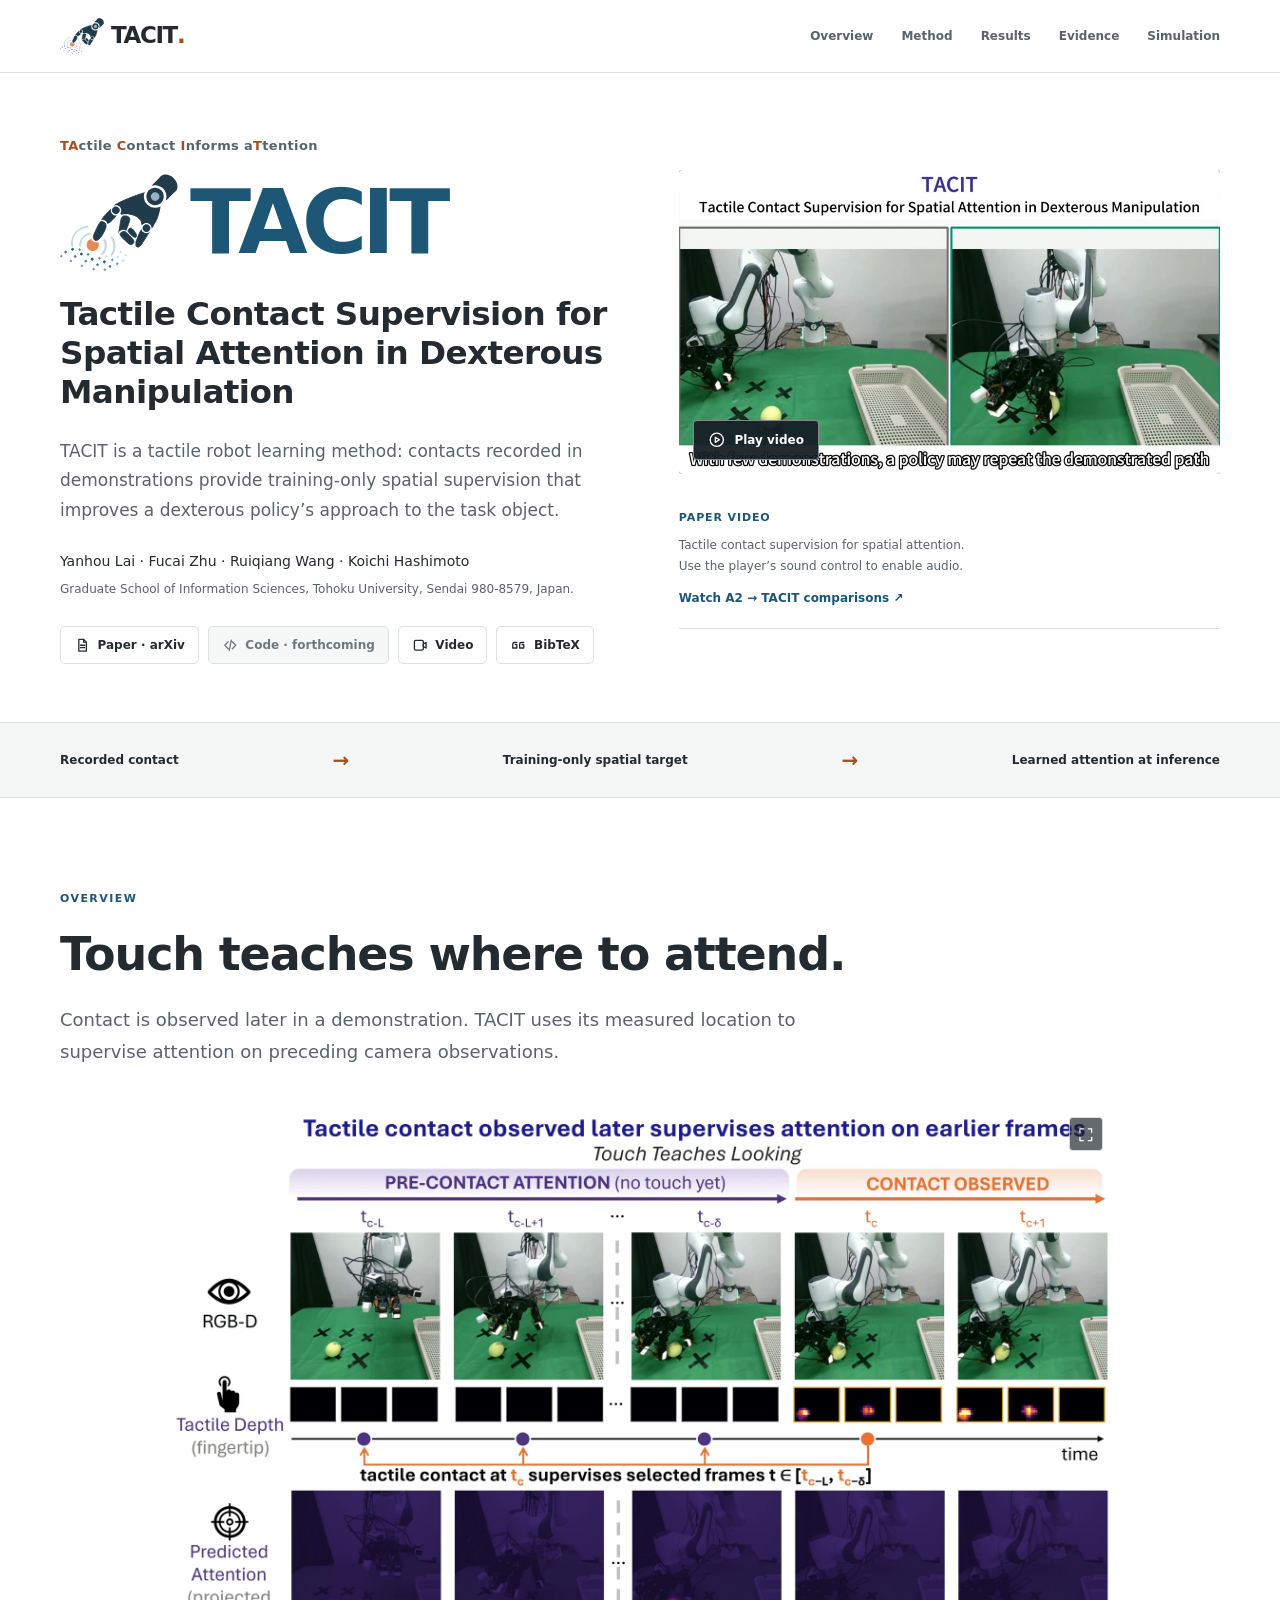
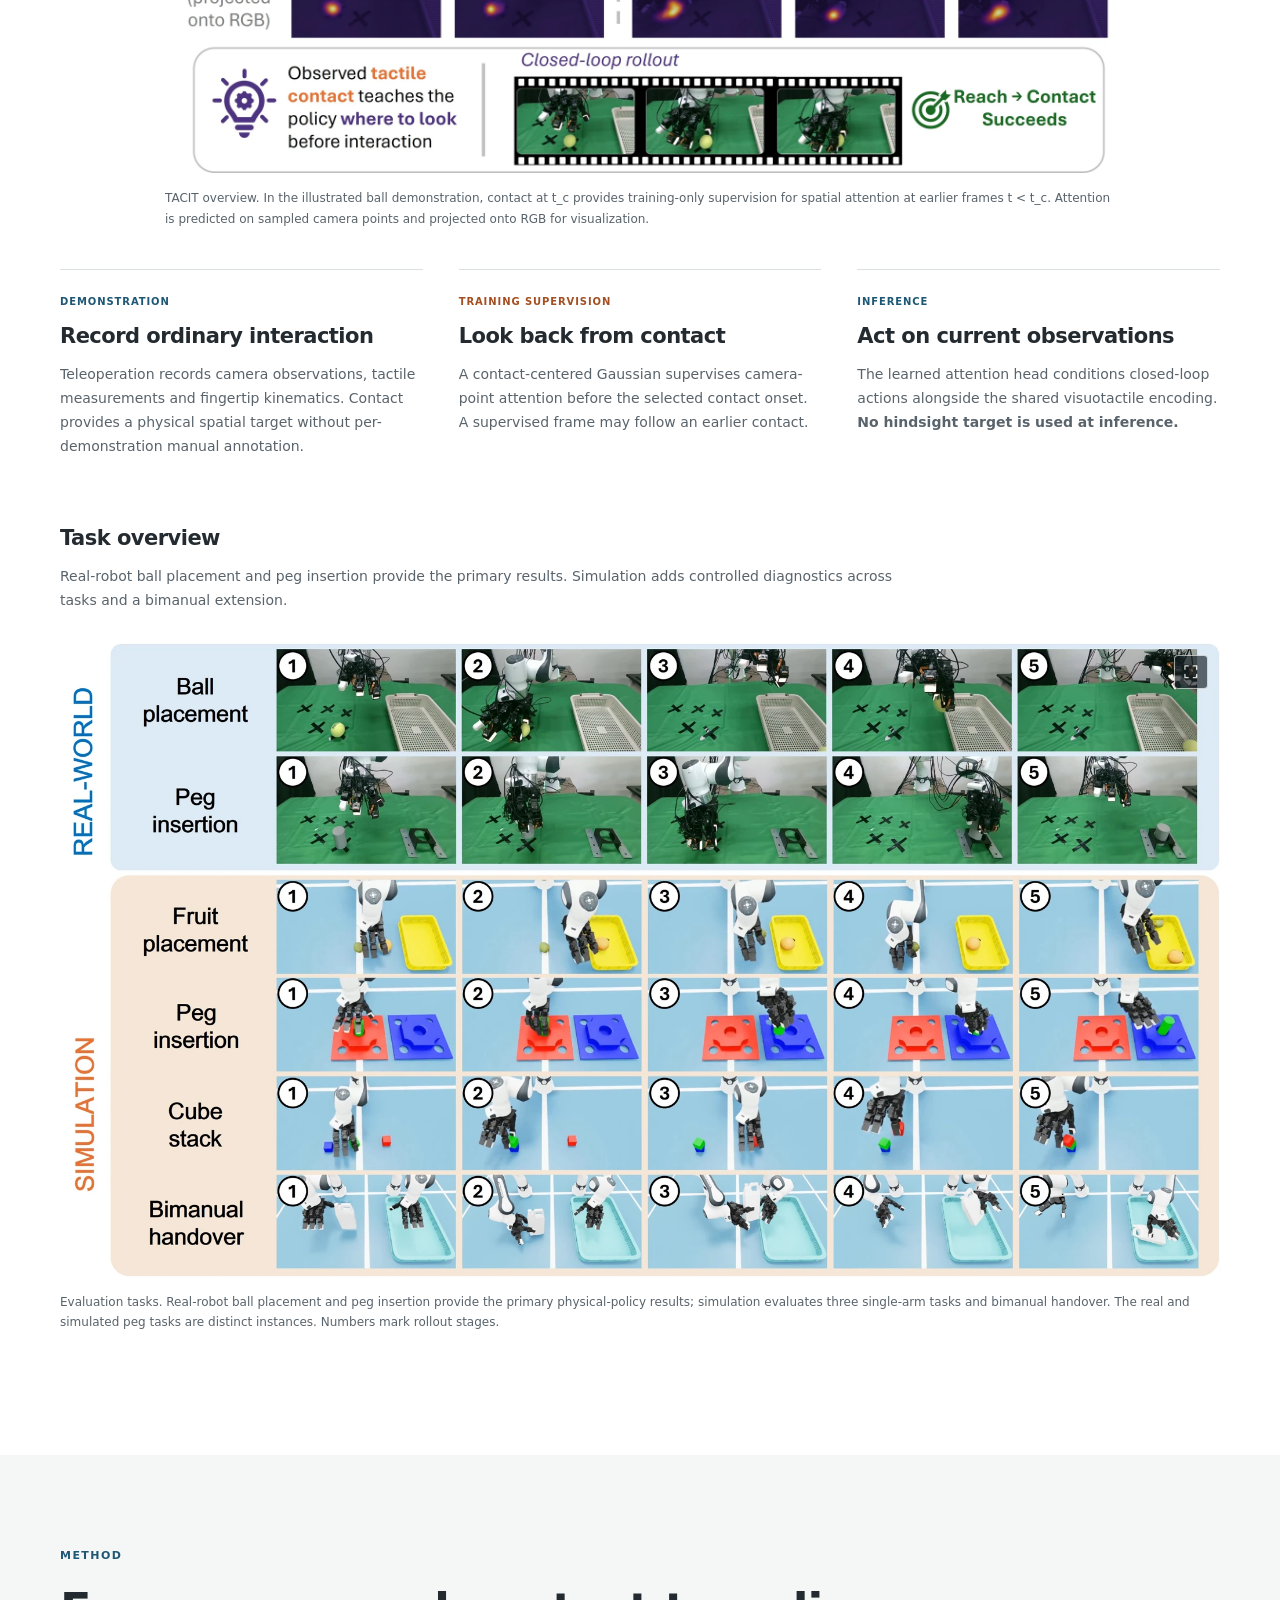
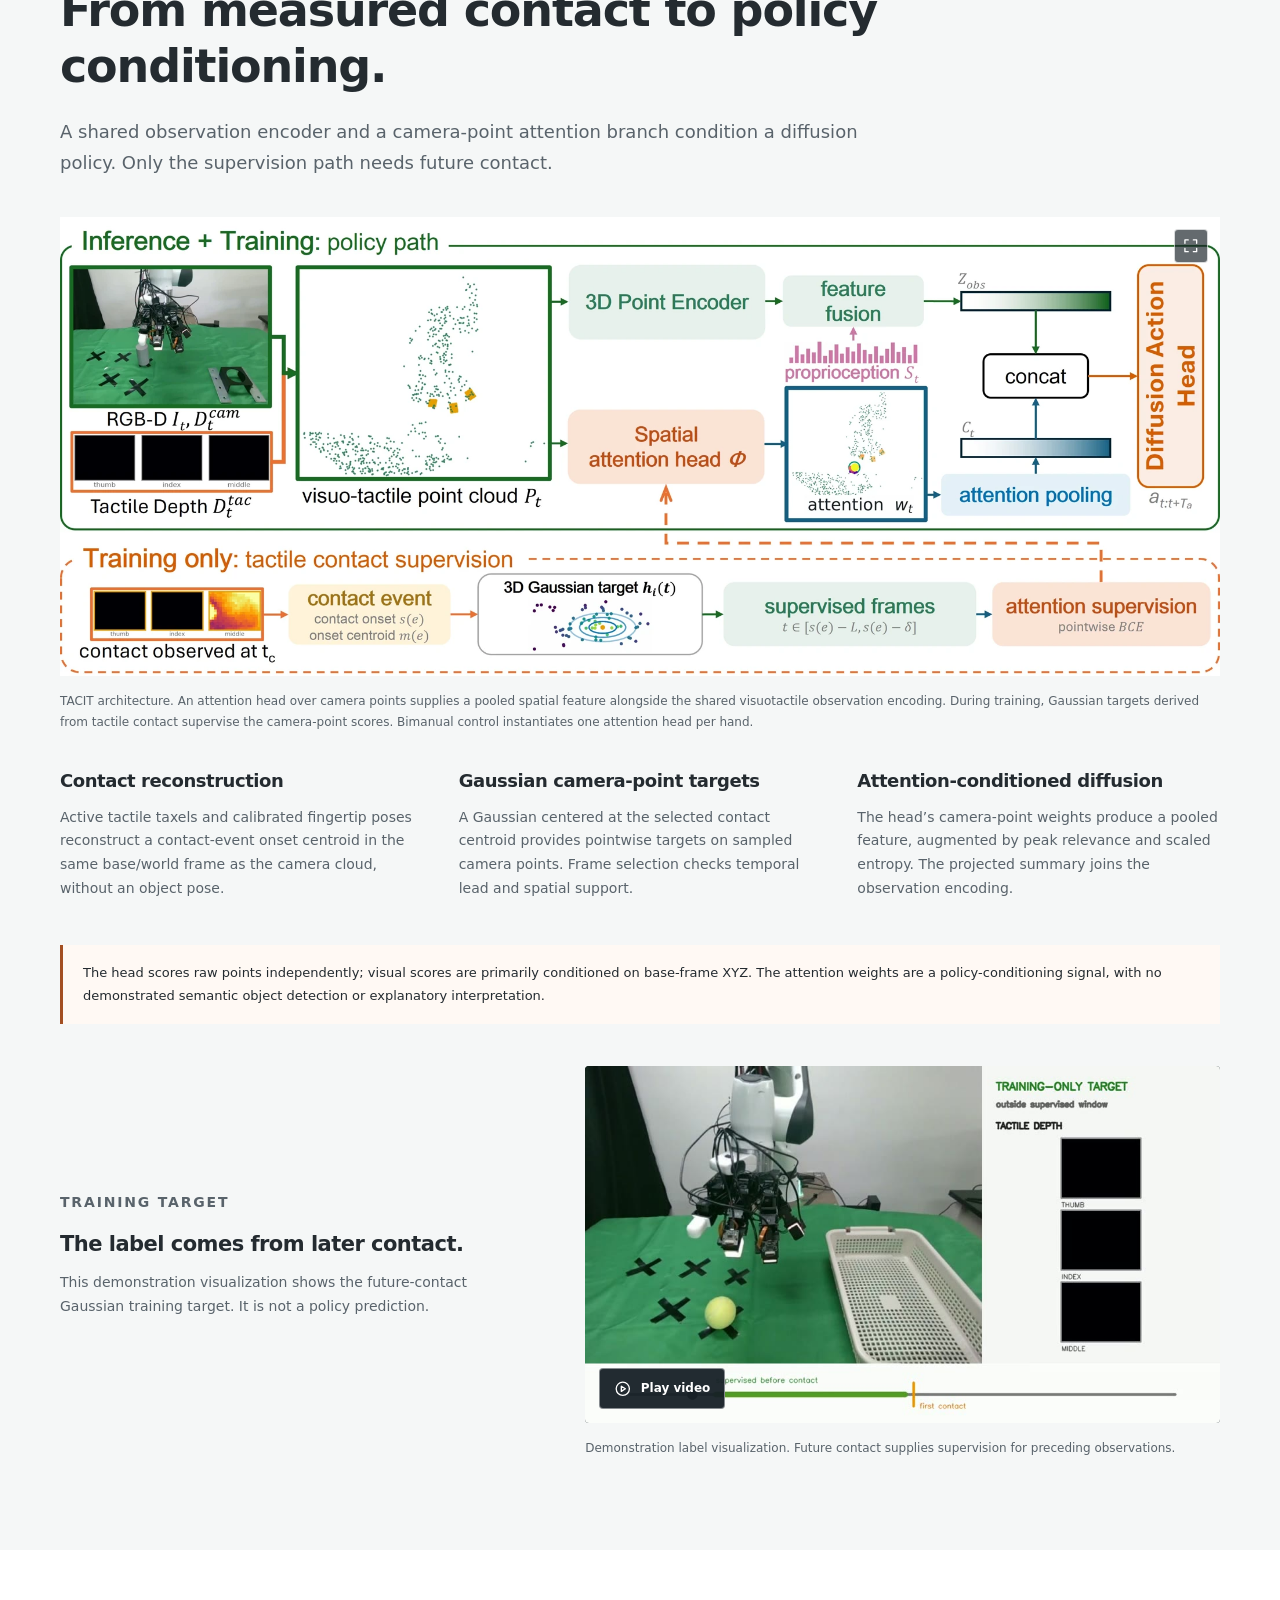
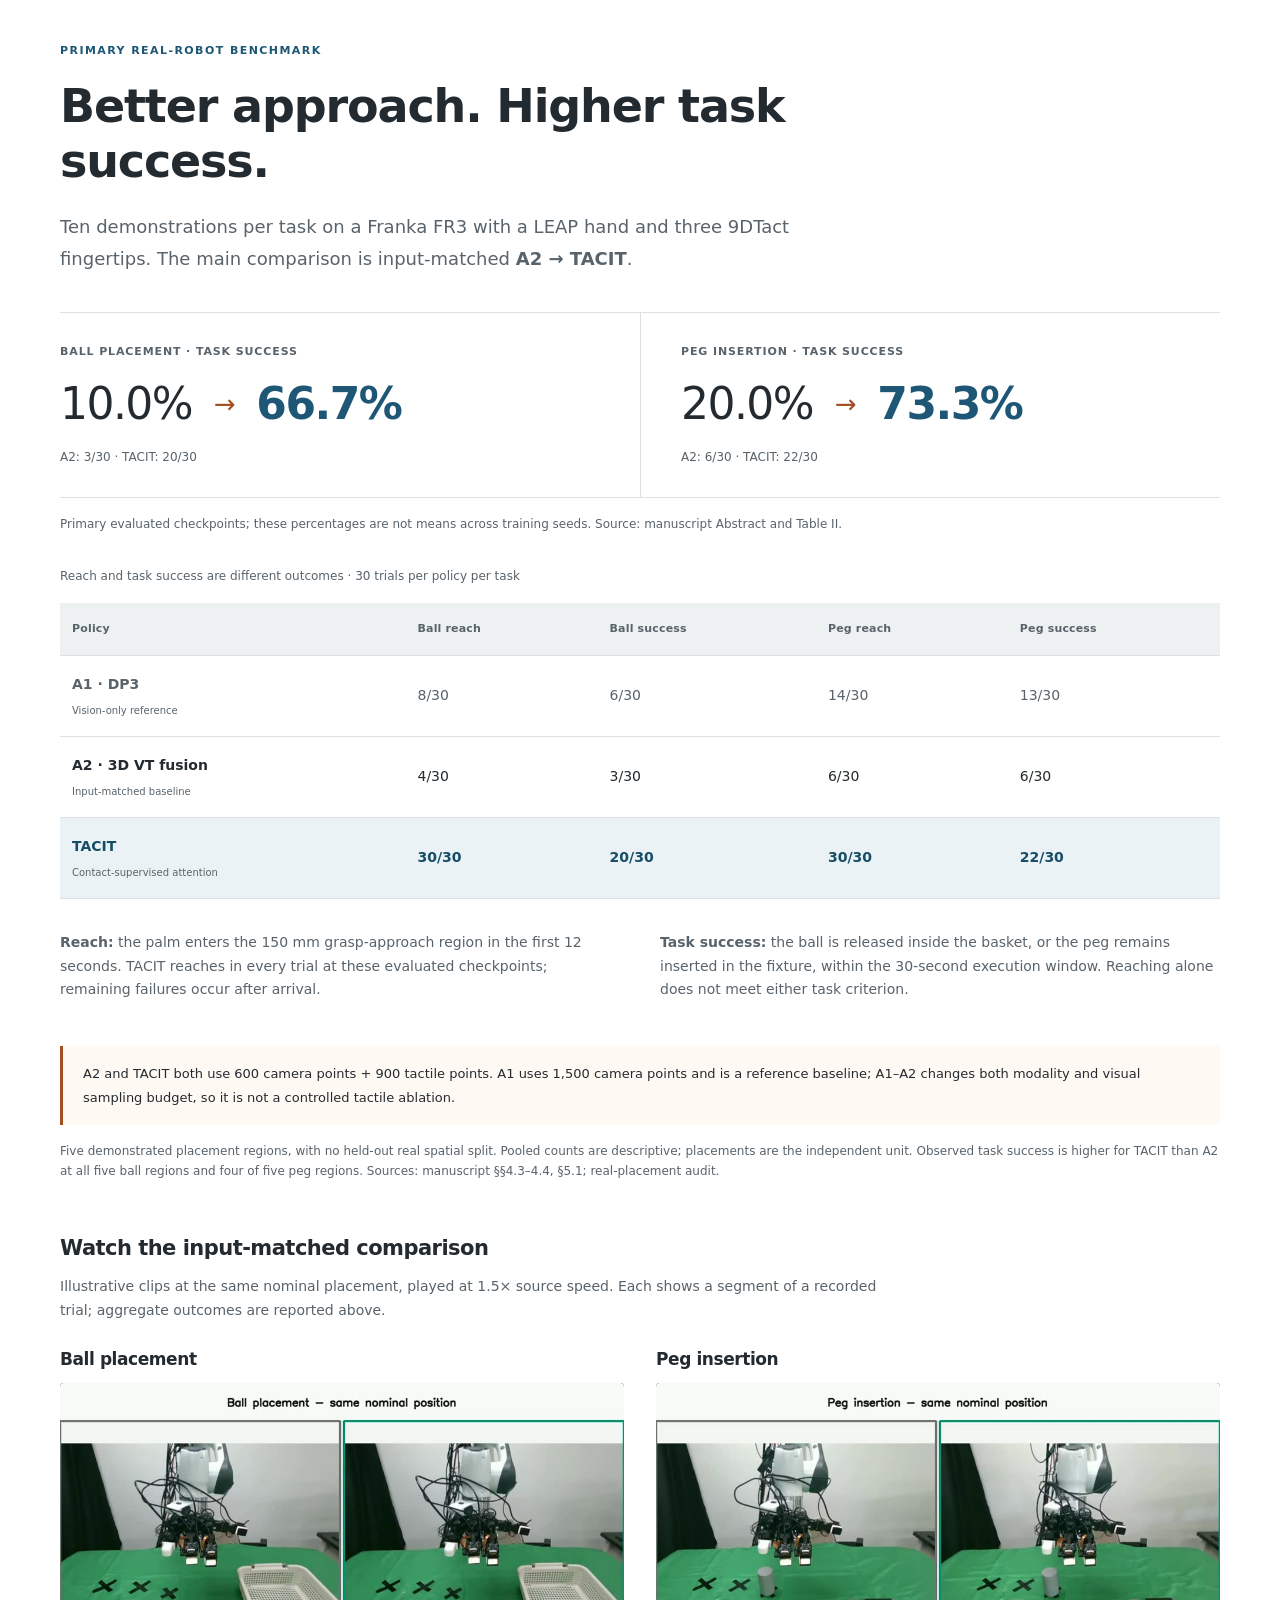
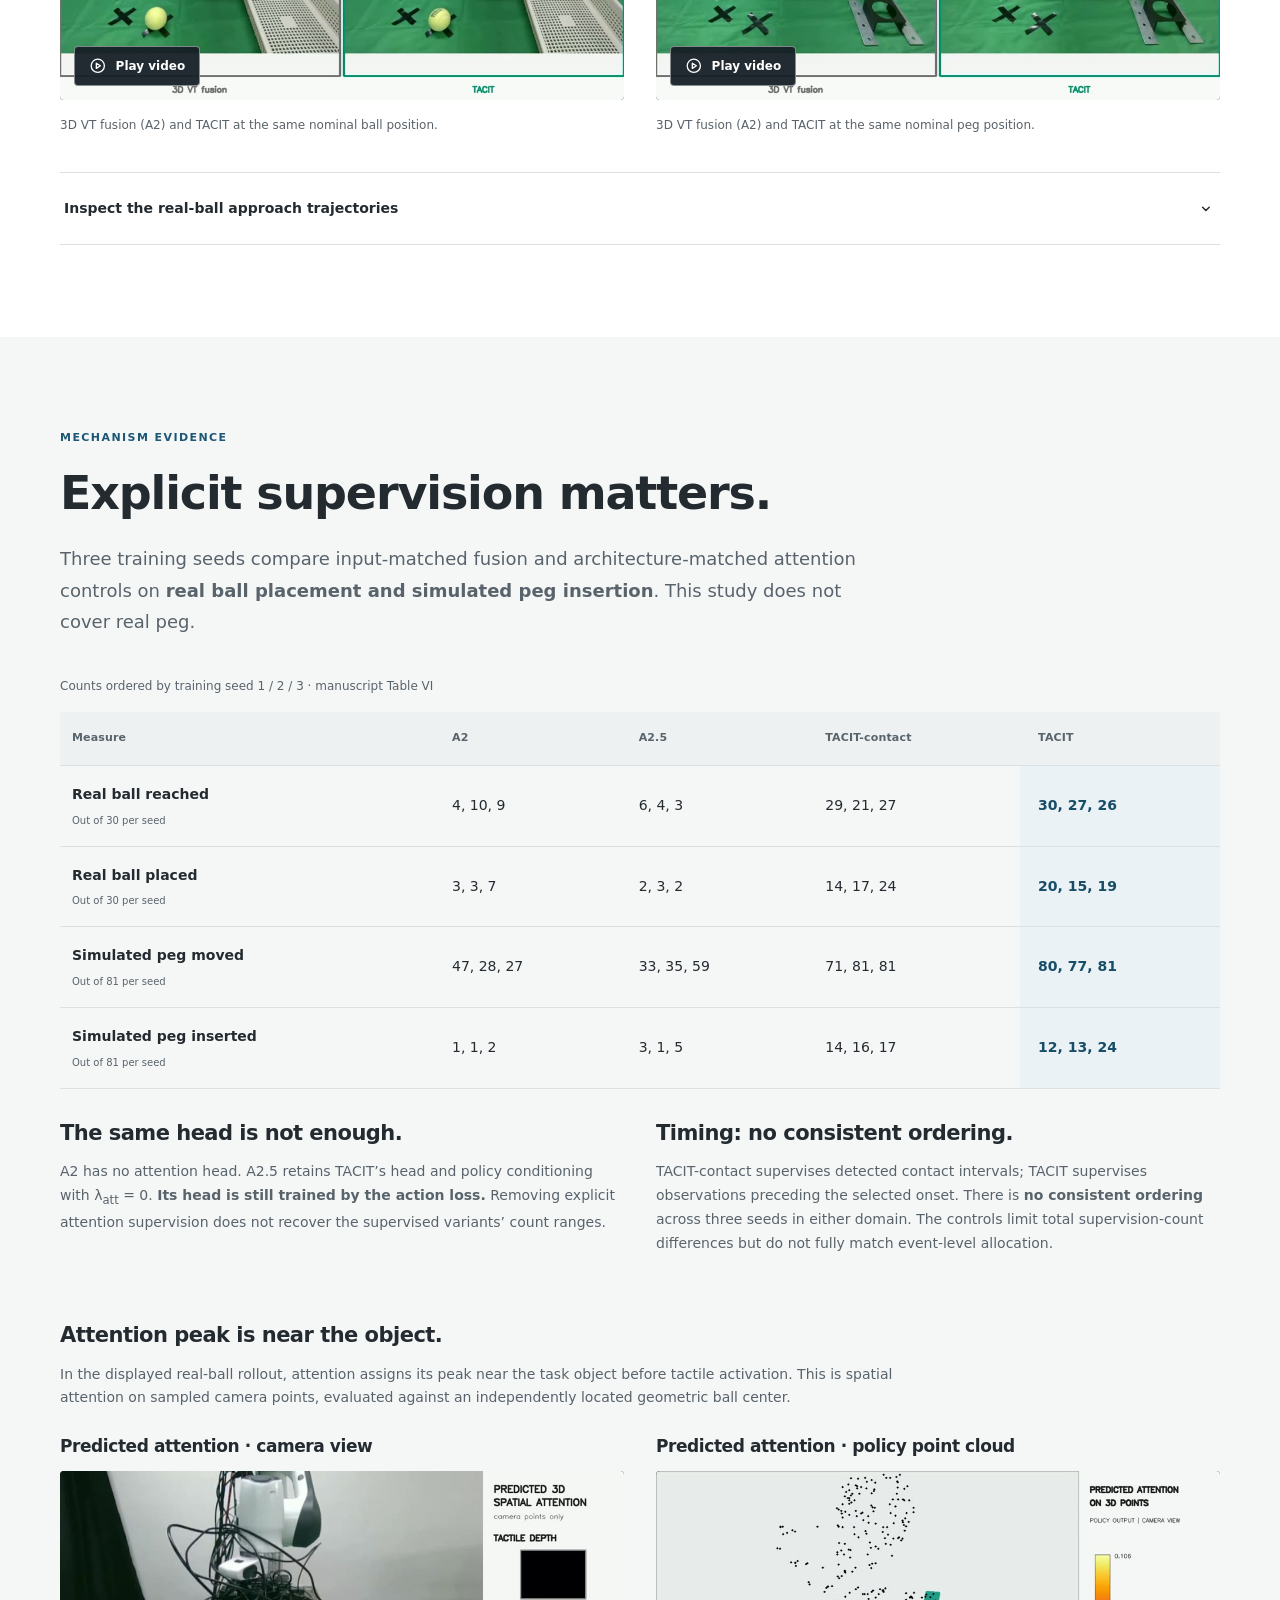
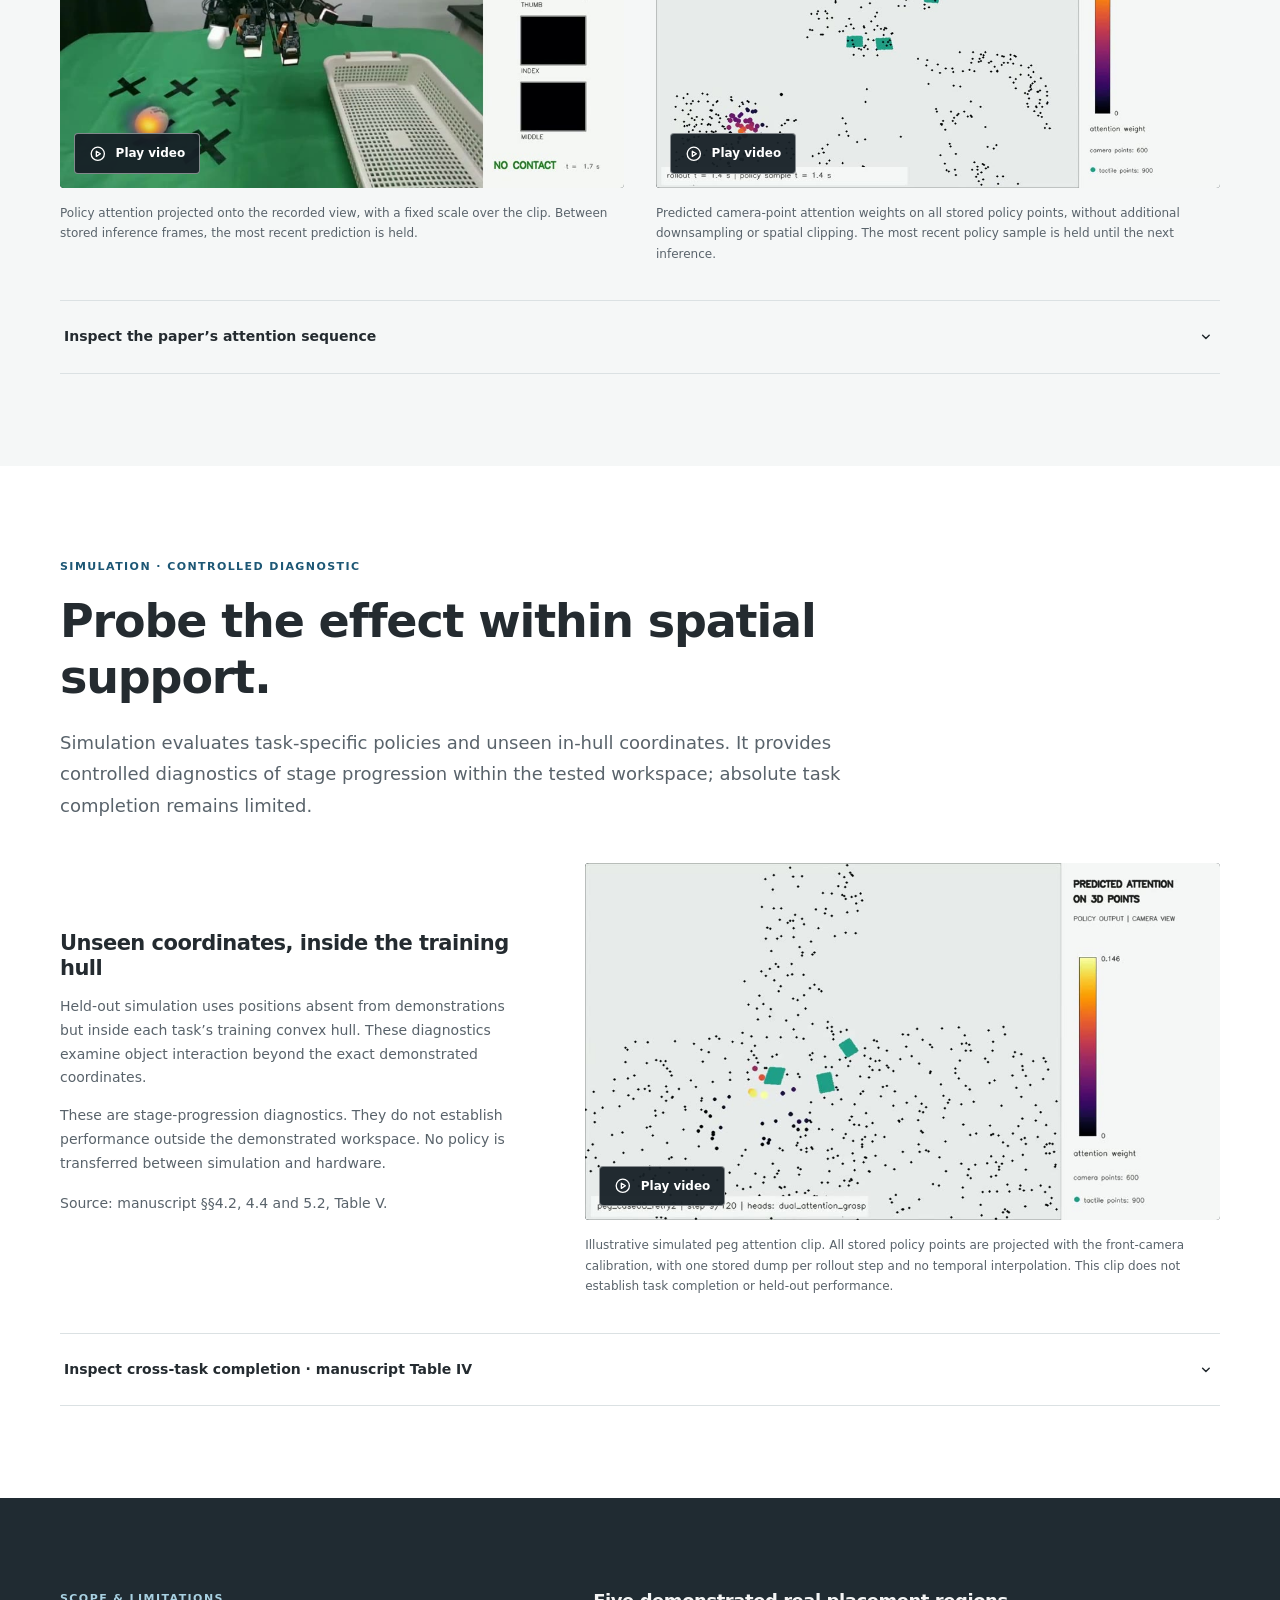
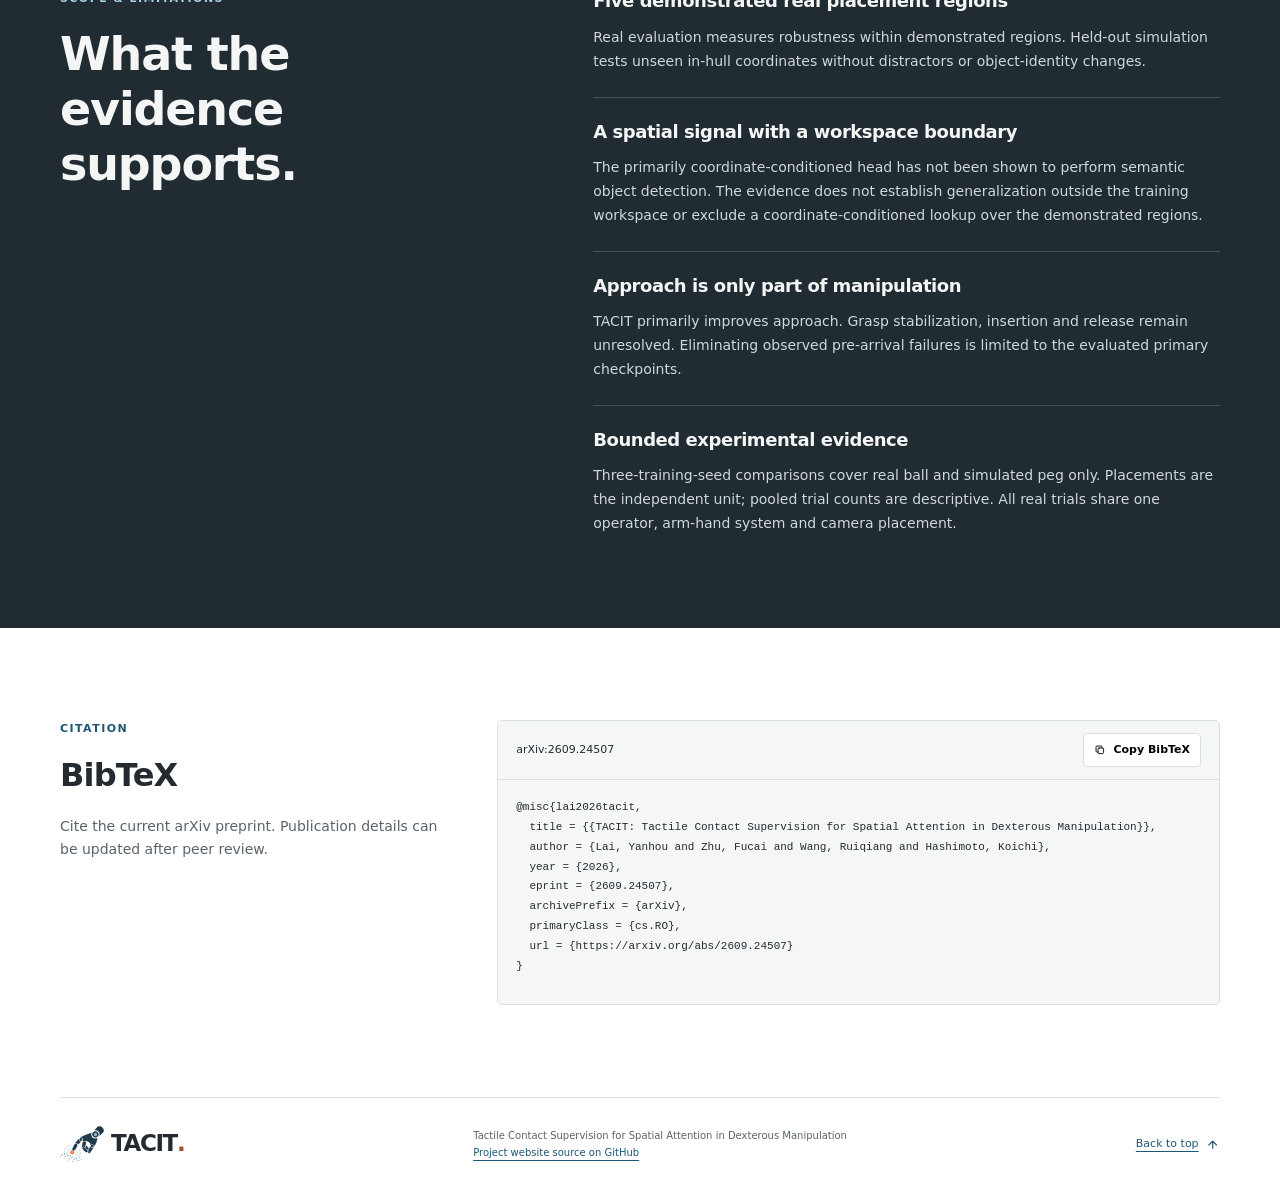
==== commit 06315fc9: "Improve project page search discovery" ====
--- a/index.html
+++ b/index.html
@@ -3,7 +3,8 @@
 <head>
   <meta charset="utf-8">
   <meta name="viewport" content="width=device-width, initial-scale=1">
-  <meta name="description" content="TACIT converts contacts recorded in demonstrations into training-only spatial supervision for an attention-conditioned dexterous manipulation policy.">
+  <meta name="description" content="TACIT is a tactile robot learning method that turns contact recorded in demonstrations into spatial attention supervision for dexterous manipulation.">
+  <meta name="robots" content="index, follow, max-image-preview:large, max-video-preview:-1">
   <meta name="citation_title" content="TACIT: Tactile Contact Supervision for Spatial Attention in Dexterous Manipulation">
   <meta name="citation_author" content="Yanhou Lai">
   <meta name="citation_author" content="Fucai Zhu">
@@ -13,9 +14,56 @@
   <meta name="citation_arxiv_id" content="2609.24507">
   <meta name="citation_pdf_url" content="https://arxiv.org/pdf/2609.24507">
   <meta name="color-scheme" content="light">
-  <title>TACIT | Tactile Contact Supervision for Spatial Attention</title>
+  <meta property="og:type" content="article">
+  <meta property="og:site_name" content="TACIT">
+  <meta property="og:title" content="TACIT: Tactile Contact Supervision for Spatial Attention in Dexterous Manipulation">
+  <meta property="og:description" content="A tactile robot learning project that uses contact from demonstrations as training-only spatial supervision for dexterous manipulation.">
+  <meta property="og:url" content="https://laiyanhou.github.io/TACIT-website/">
+  <meta property="og:image" content="https://laiyanhou.github.io/TACIT-website/assets/posters/TACIT_Video.jpg">
+  <meta property="og:image:width" content="960">
+  <meta property="og:image:height" content="540">
+  <meta property="og:image:alt" content="TACIT tactile robot learning project video preview">
+  <meta name="twitter:card" content="summary_large_image">
+  <meta name="twitter:title" content="TACIT: Tactile Contact Supervision for Spatial Attention">
+  <meta name="twitter:description" content="Tactile contact supervision for spatial attention in dexterous robot manipulation.">
+  <meta name="twitter:image" content="https://laiyanhou.github.io/TACIT-website/assets/posters/TACIT_Video.jpg">
+  <title>TACIT | Tactile Robot Learning for Dexterous Manipulation</title>
+  <link rel="canonical" href="https://laiyanhou.github.io/TACIT-website/">
   <link rel="icon" href="assets/logo/TACIT_logo.svg" type="image/svg+xml">
   <link rel="stylesheet" href="styles.css">
+  <script type="application/ld+json">
+  {
+    "@context": "https://schema.org",
+    "@graph": [
+      {
+        "@type": "WebSite",
+        "@id": "https://laiyanhou.github.io/TACIT-website/#website",
+        "url": "https://laiyanhou.github.io/TACIT-website/",
+        "name": "TACIT",
+        "alternateName": "TACIT Project Page"
+      },
+      {
+        "@type": "ScholarlyArticle",
+        "headline": "TACIT: Tactile Contact Supervision for Spatial Attention in Dexterous Manipulation",
+        "description": "TACIT uses tactile contact recorded in demonstrations as training-only spatial supervision for an attention-conditioned dexterous manipulation policy.",
+        "url": "https://laiyanhou.github.io/TACIT-website/",
+        "mainEntityOfPage": "https://laiyanhou.github.io/TACIT-website/",
+        "sameAs": "https://arxiv.org/abs/2609.24507",
+        "image": "https://laiyanhou.github.io/TACIT-website/assets/posters/TACIT_Video.jpg",
+        "datePublished": "2026-09-21",
+        "dateModified": "2026-10-17",
+        "author": [
+          {"@type": "Person", "name": "Yanhou Lai"},
+          {"@type": "Person", "name": "Fucai Zhu"},
+          {"@type": "Person", "name": "Ruiqiang Wang"},
+          {"@type": "Person", "name": "Koichi Hashimoto"}
+        ],
+        "about": ["tactile sensing", "robot learning", "dexterous manipulation", "spatial attention", "diffusion policy"],
+        "keywords": "tactile sensing, robot learning, dexterous manipulation, spatial attention, diffusion policy, visuotactile learning"
+      }
+    ]
+  }
+  </script>
   <script src="site-config.js" defer></script>
   <script src="script.js" defer></script>
 </head>
@@ -43,7 +91,7 @@
     <div class="hero-copy">
       <p class="acronym-line" aria-label="Tactile Contact Informs Attention"><span>TA</span>ctile <span>C</span>ontact <span>I</span>nforms a<span>T</span>tention</p>
       <h1 id="title"><span class="title-mark"><img src="assets/logo/TACIT_logo.svg" width="883" height="726" alt="">TACIT</span><span class="sr-only">: </span><span class="title-full">Tactile Contact Supervision for Spatial Attention in Dexterous Manipulation</span></h1>
-      <p class="takeaway">Contacts recorded in demonstrations provide training-only spatial supervision that improves a dexterous policy’s approach to the task object.</p>
+      <p class="takeaway">TACIT is a tactile robot learning method: contacts recorded in demonstrations provide training-only spatial supervision that improves a dexterous policy’s approach to the task object.</p>
       <div id="author-block" hidden></div>
       <p id="publication-status" class="publication-status" hidden></p>
       <div id="resource-links" class="resource-links" aria-label="Project resources"></div>
@@ -145,6 +193,6 @@
     <div class="citation-box"><div class="citation-toolbar"><span id="citation-label">arXiv:2609.24507</span><button id="copy-citation" type="button"><svg class="ui-icon" aria-hidden="true"><use href="#icon-copy"></use></svg><span>Copy BibTeX</span></button></div><pre><code id="bibtex"></code></pre><p id="copy-status" role="status" aria-live="polite"></p></div>
   </section>
 </main>
-<footer class="wrap footer"><a class="wordmark" href="#main"><img class="brand-symbol" src="assets/logo/TACIT_logo.svg" width="883" height="726" alt="">TACIT<span aria-hidden="true">.</span></a><p>Tactile Contact Supervision for Spatial Attention in Dexterous Manipulation</p><a class="back-to-top" href="#main"><span>Back to top</span><svg class="ui-icon" aria-hidden="true"><use href="#icon-up"></use></svg></a></footer>
+<footer class="wrap footer"><a class="wordmark" href="#main"><img class="brand-symbol" src="assets/logo/TACIT_logo.svg" width="883" height="726" alt="">TACIT<span aria-hidden="true">.</span></a><p>Tactile Contact Supervision for Spatial Attention in Dexterous Manipulation<br><a href="https://github.com/LAIYANHOU/TACIT-website" target="_blank" rel="noopener">Project website source on GitHub</a></p><a class="back-to-top" href="#main"><span>Back to top</span><svg class="ui-icon" aria-hidden="true"><use href="#icon-up"></use></svg></a></footer>
 </body>
 </html>
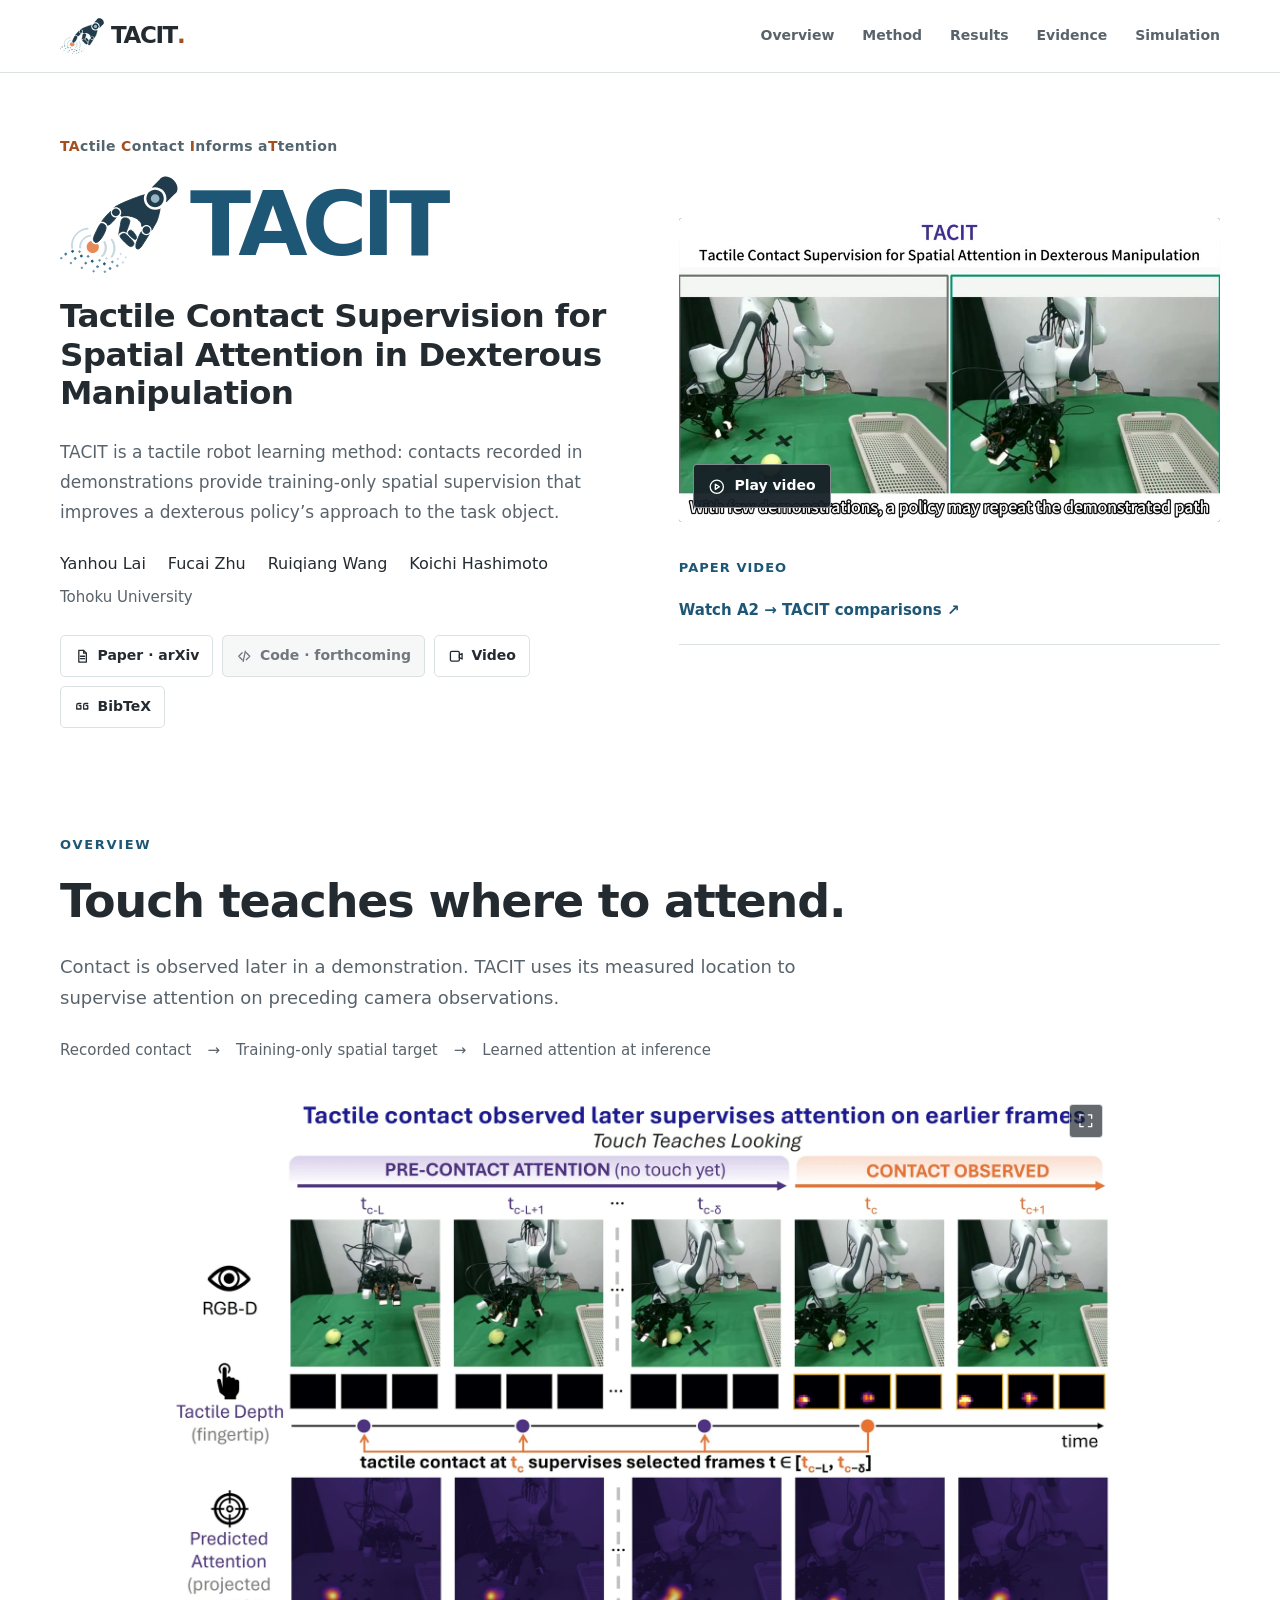
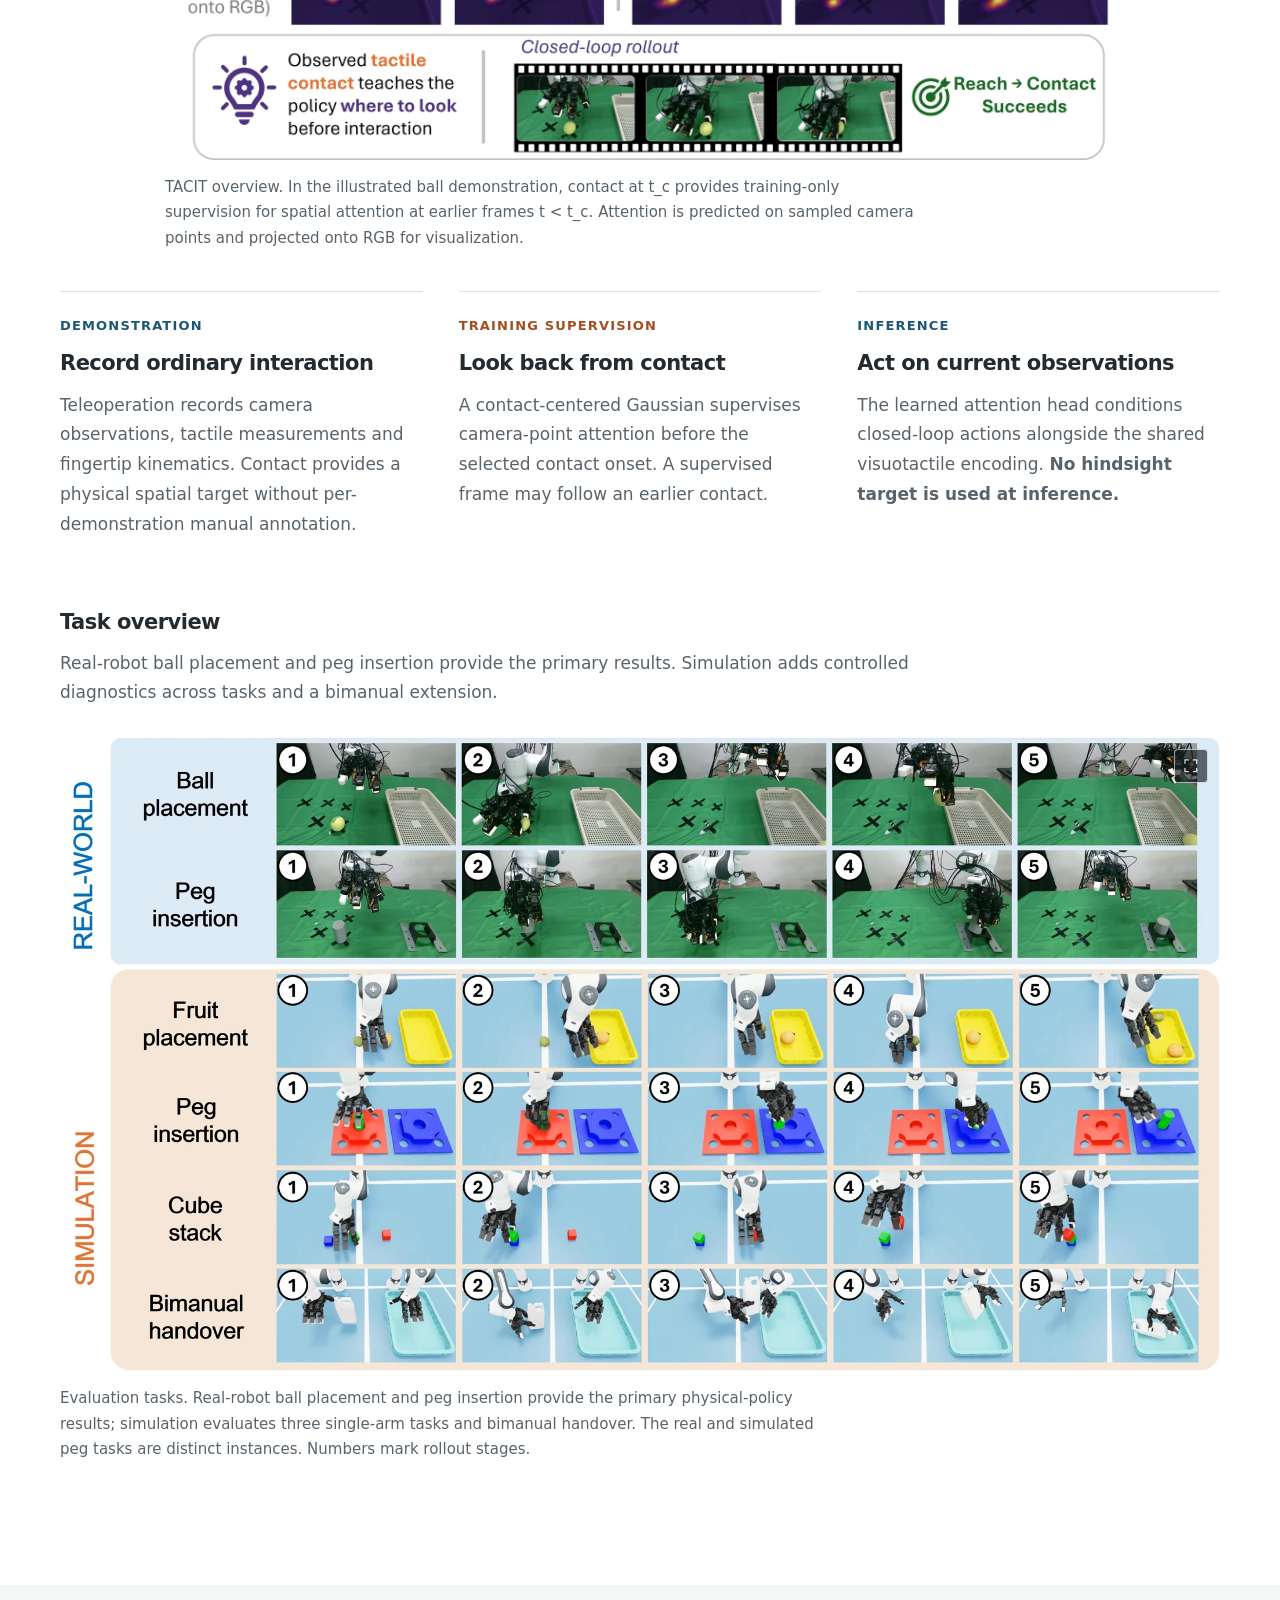
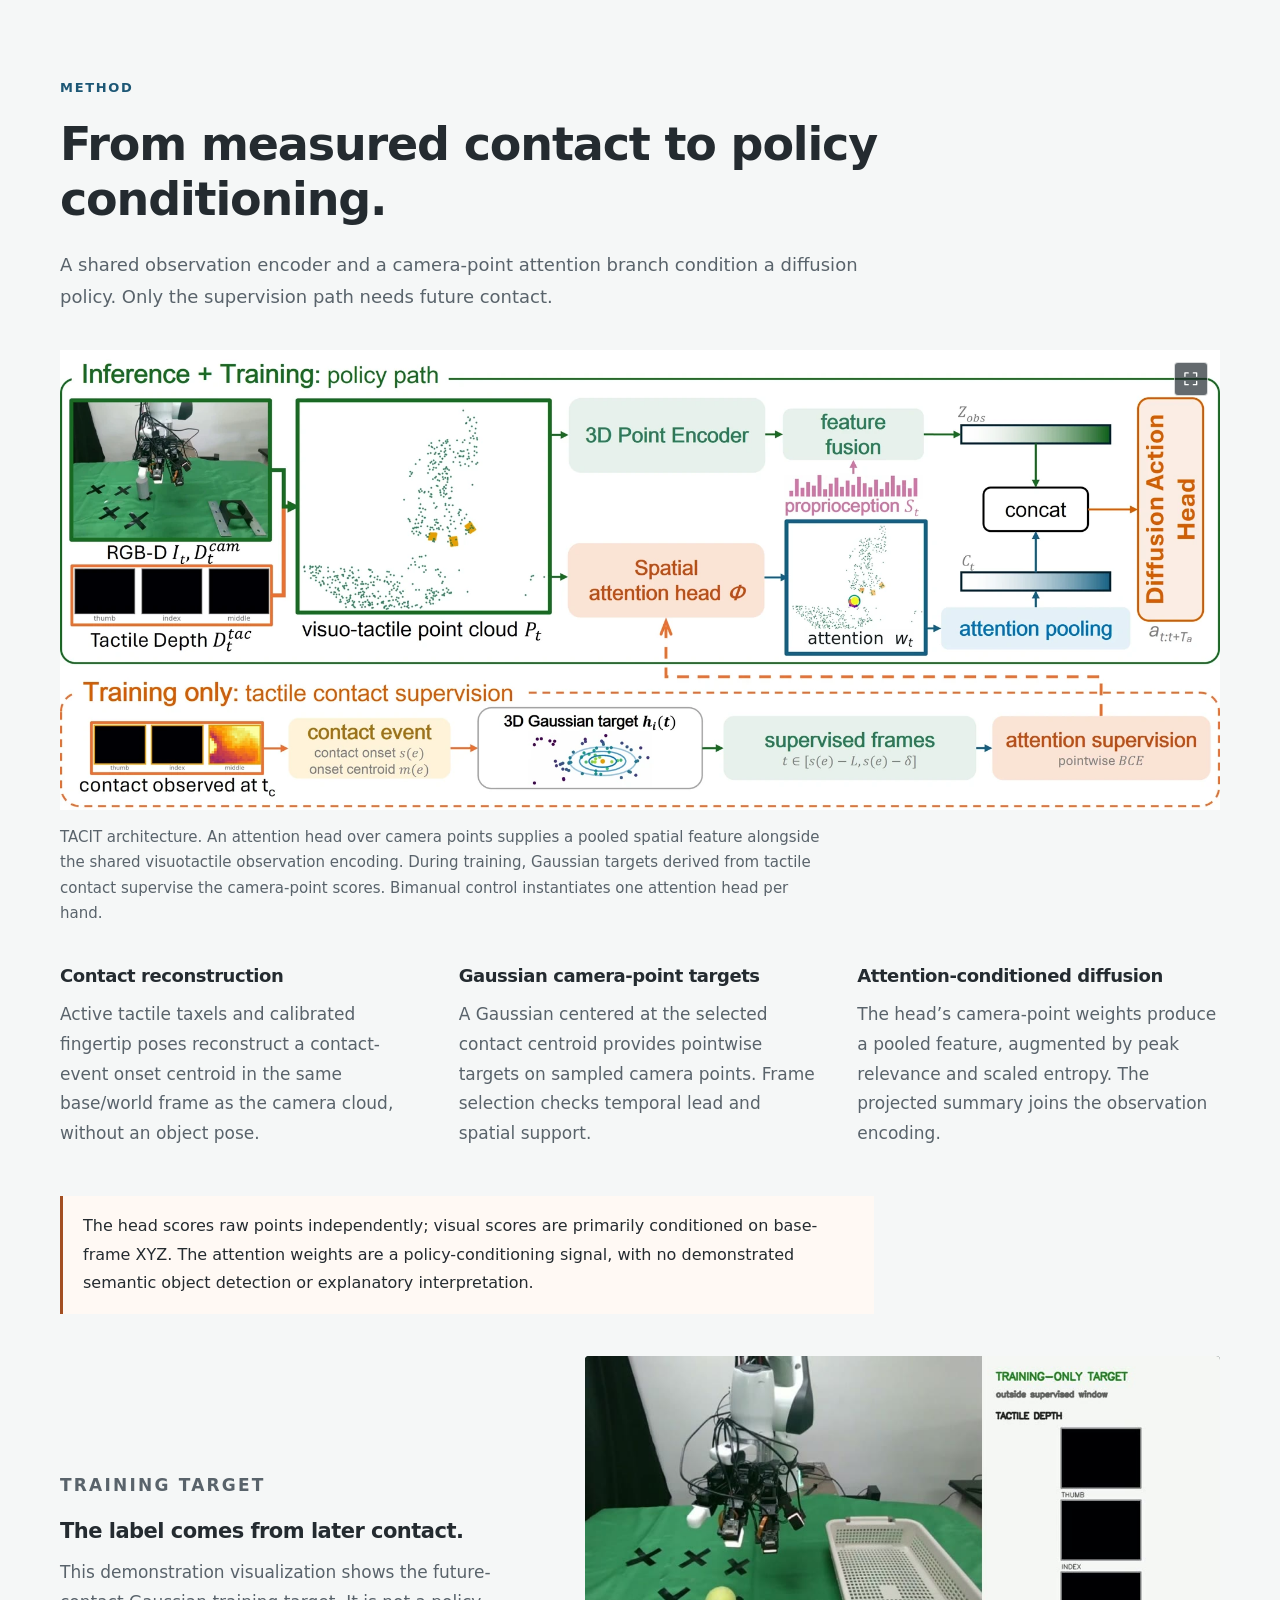
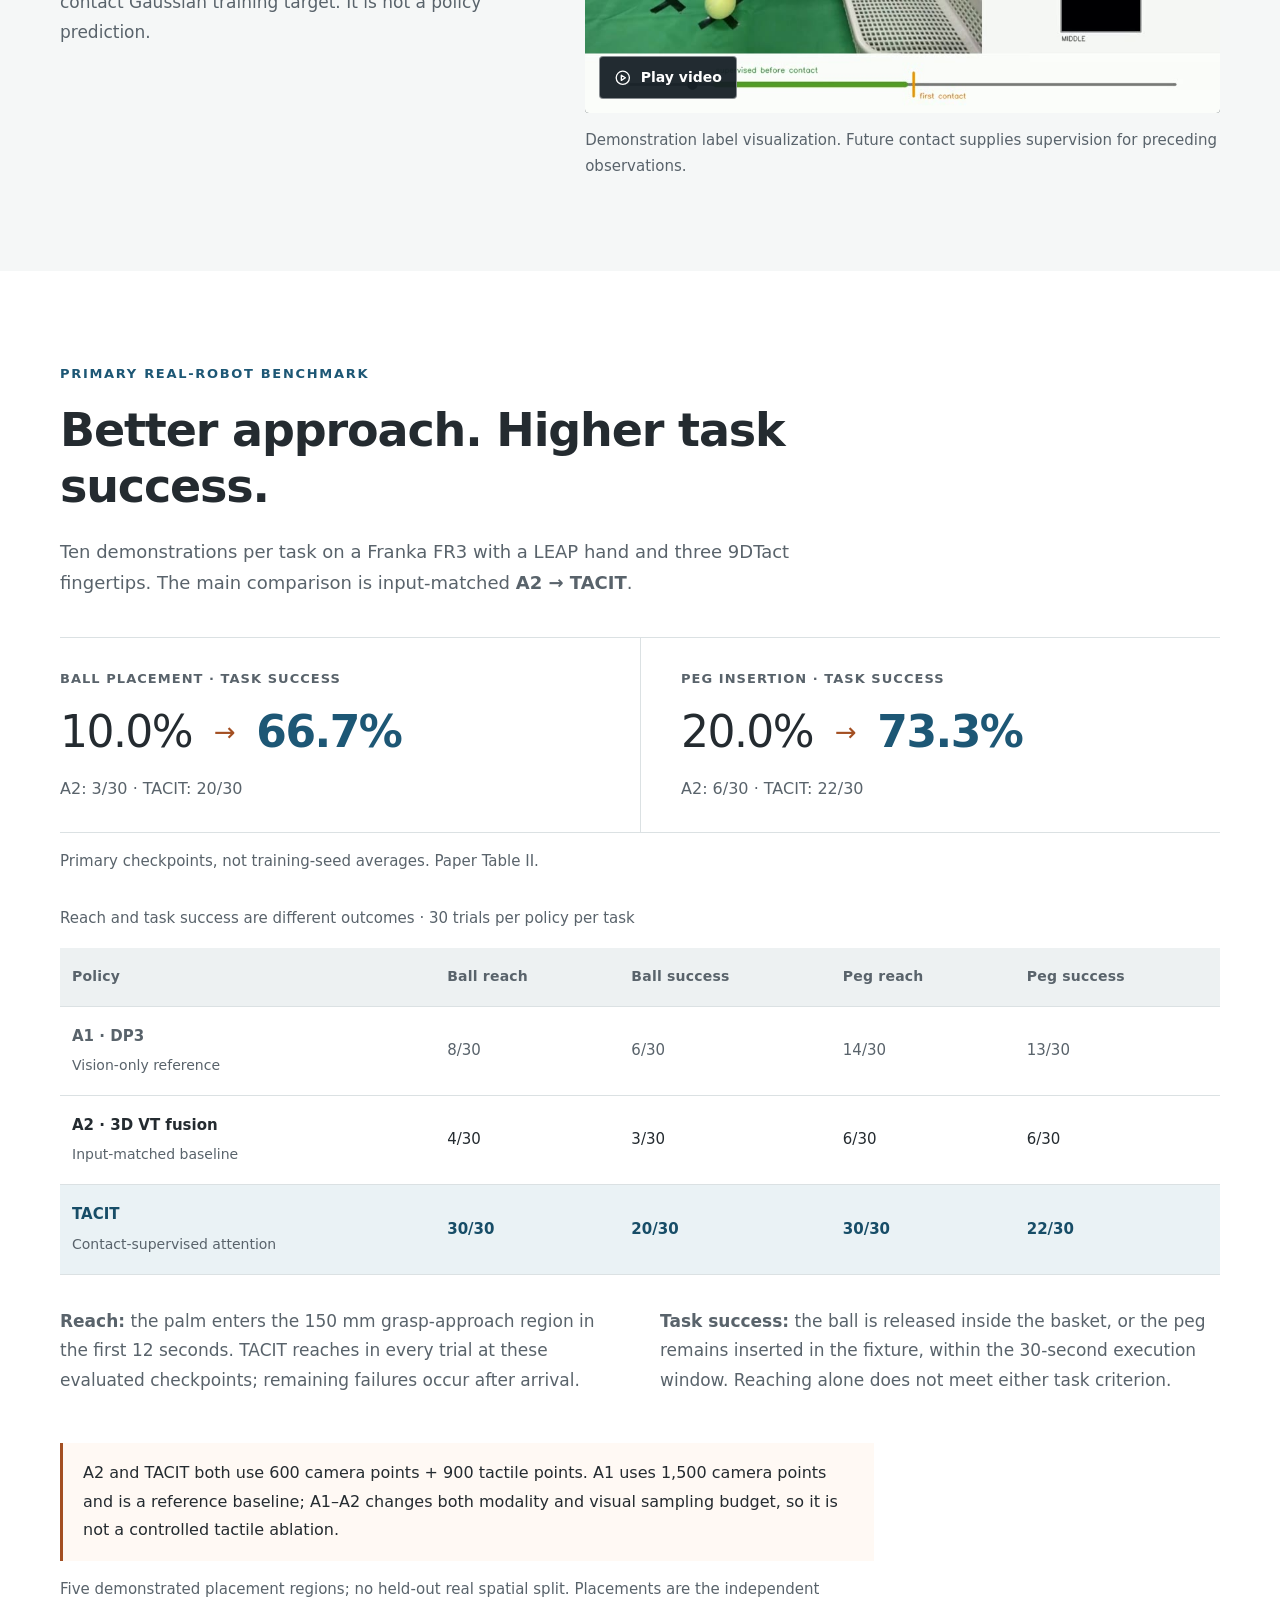
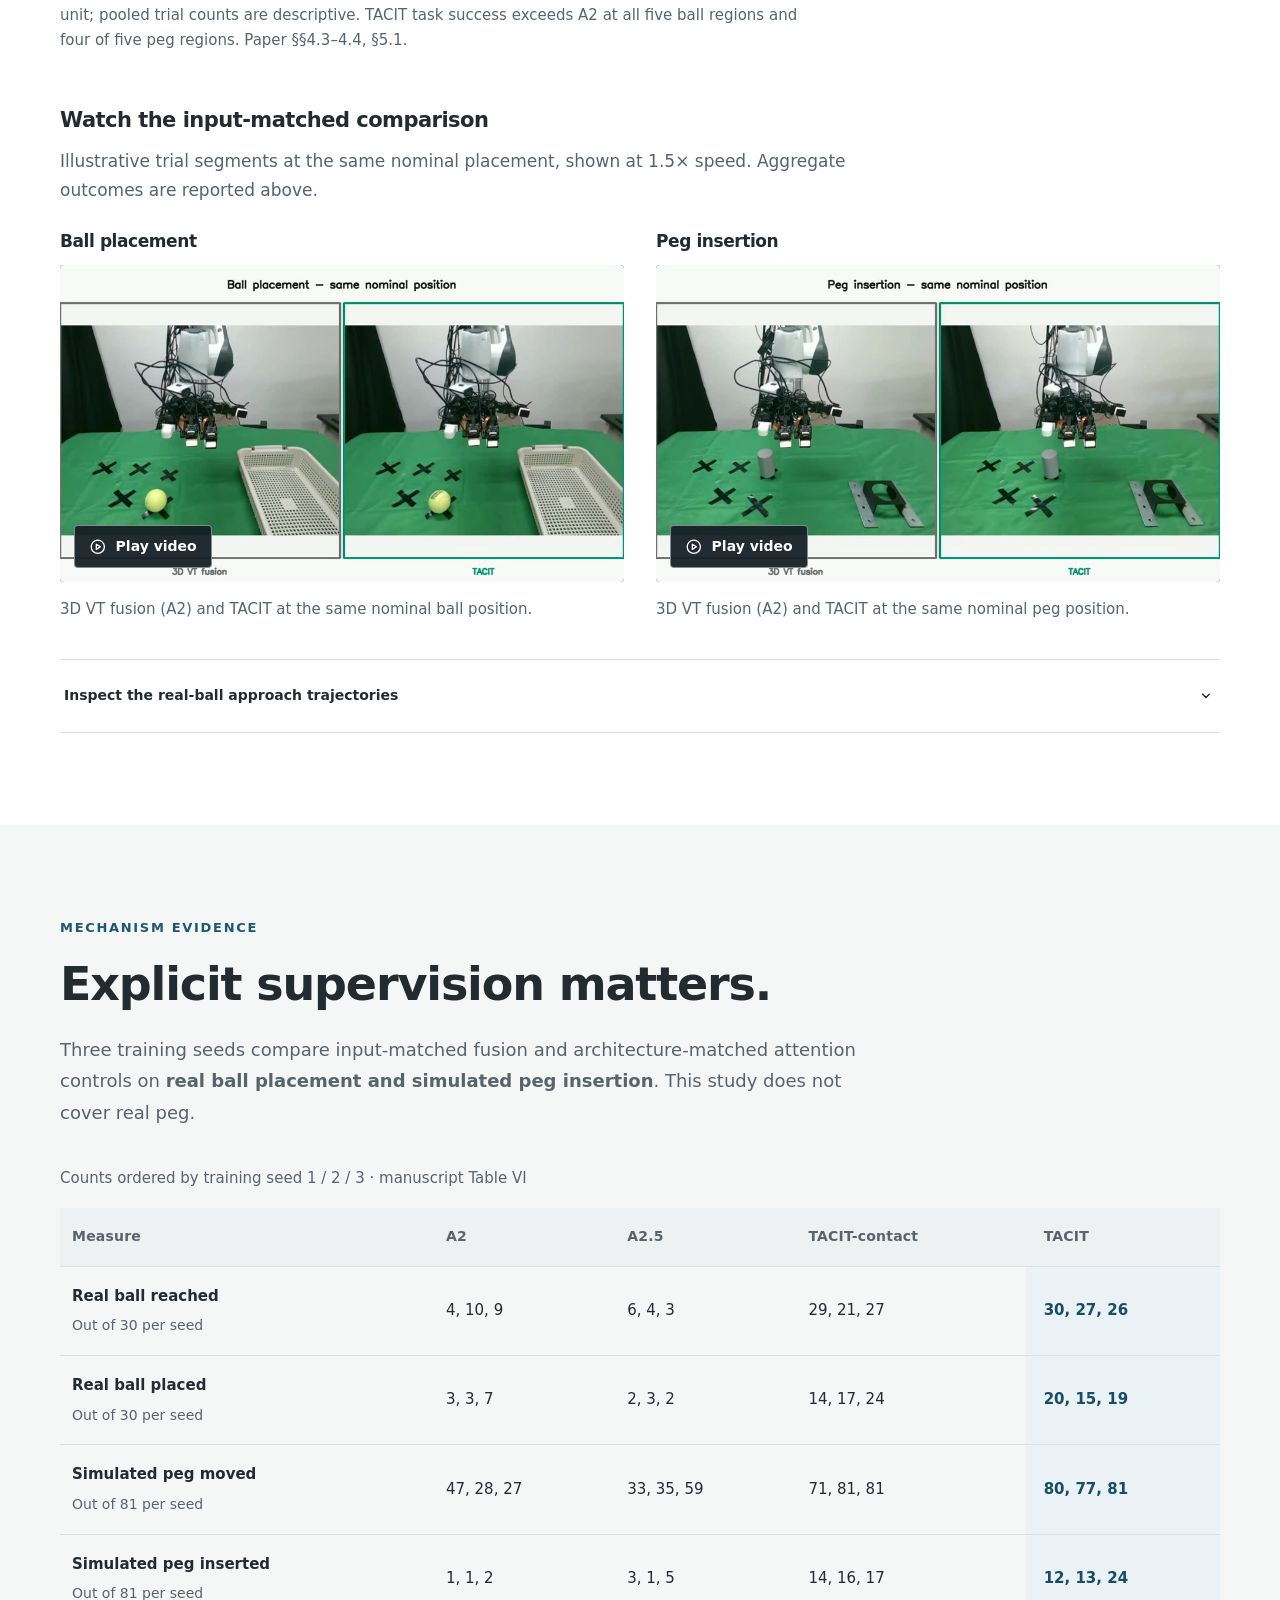
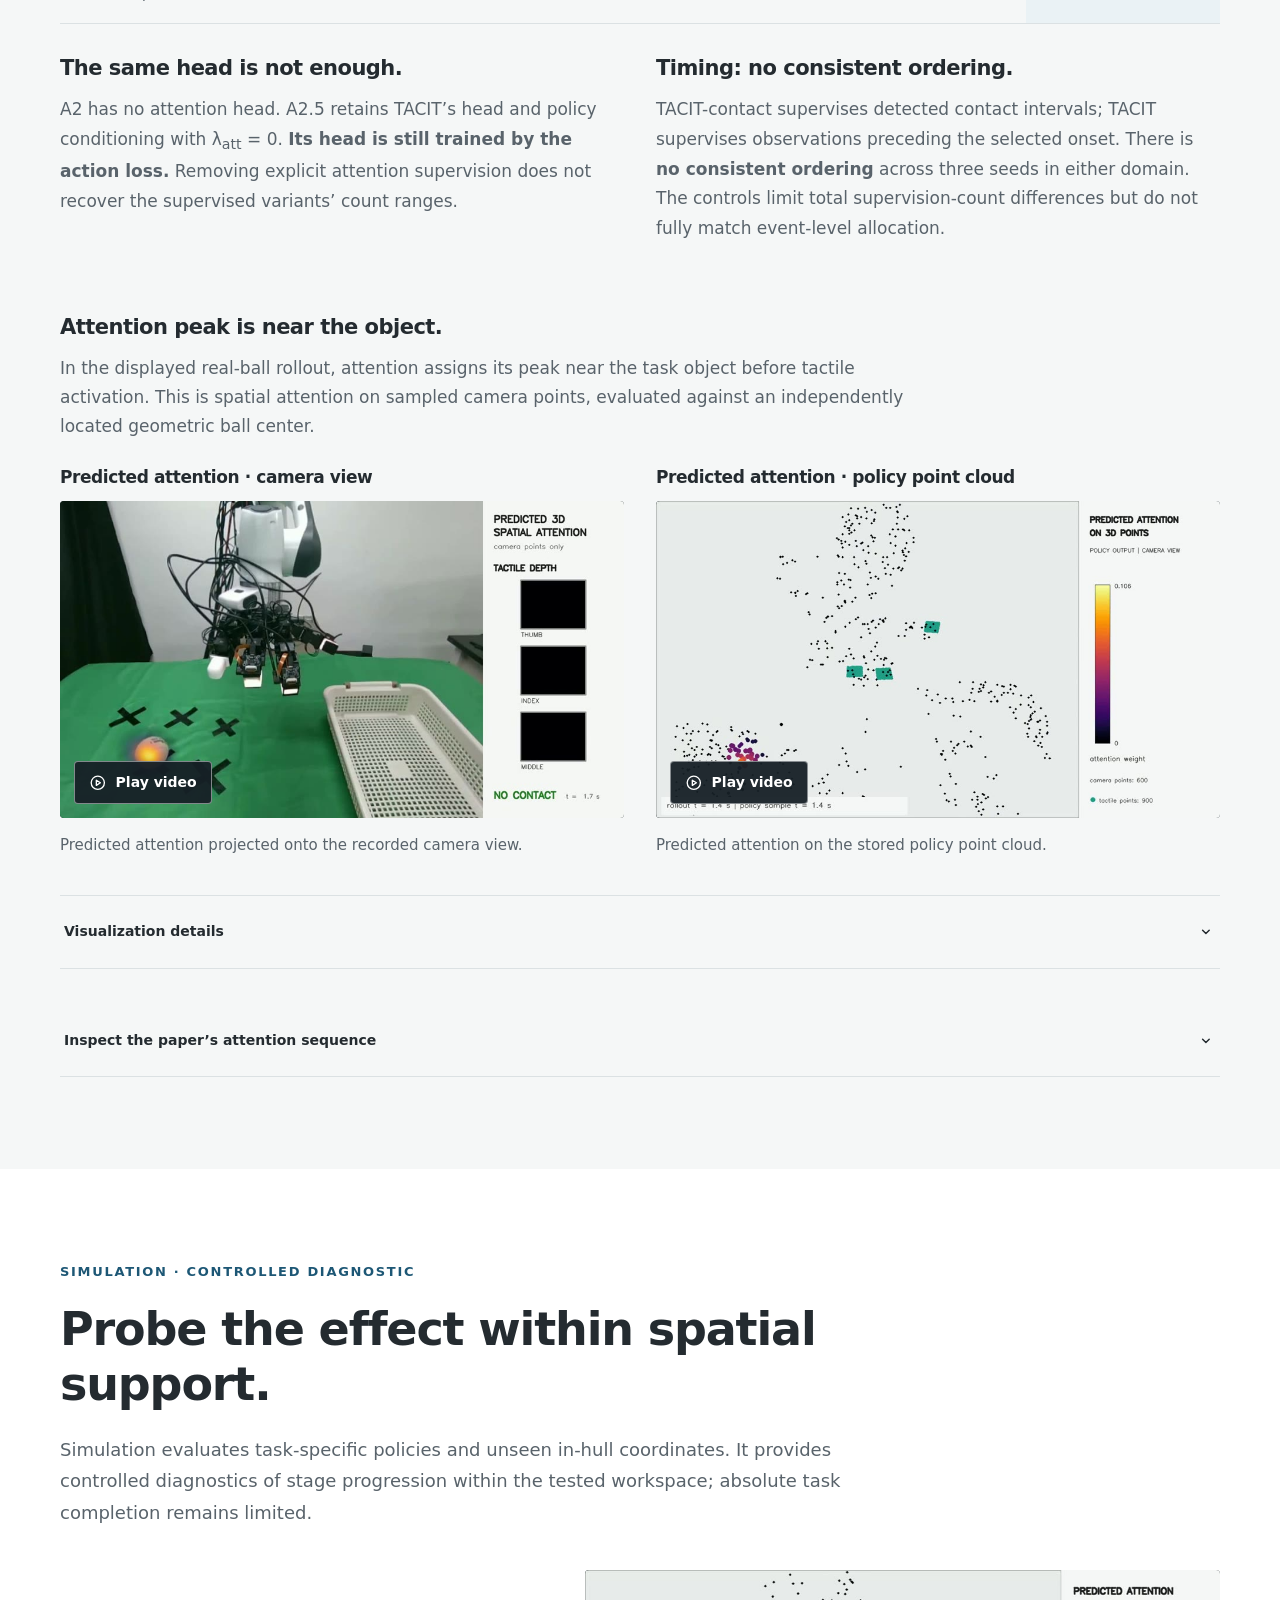
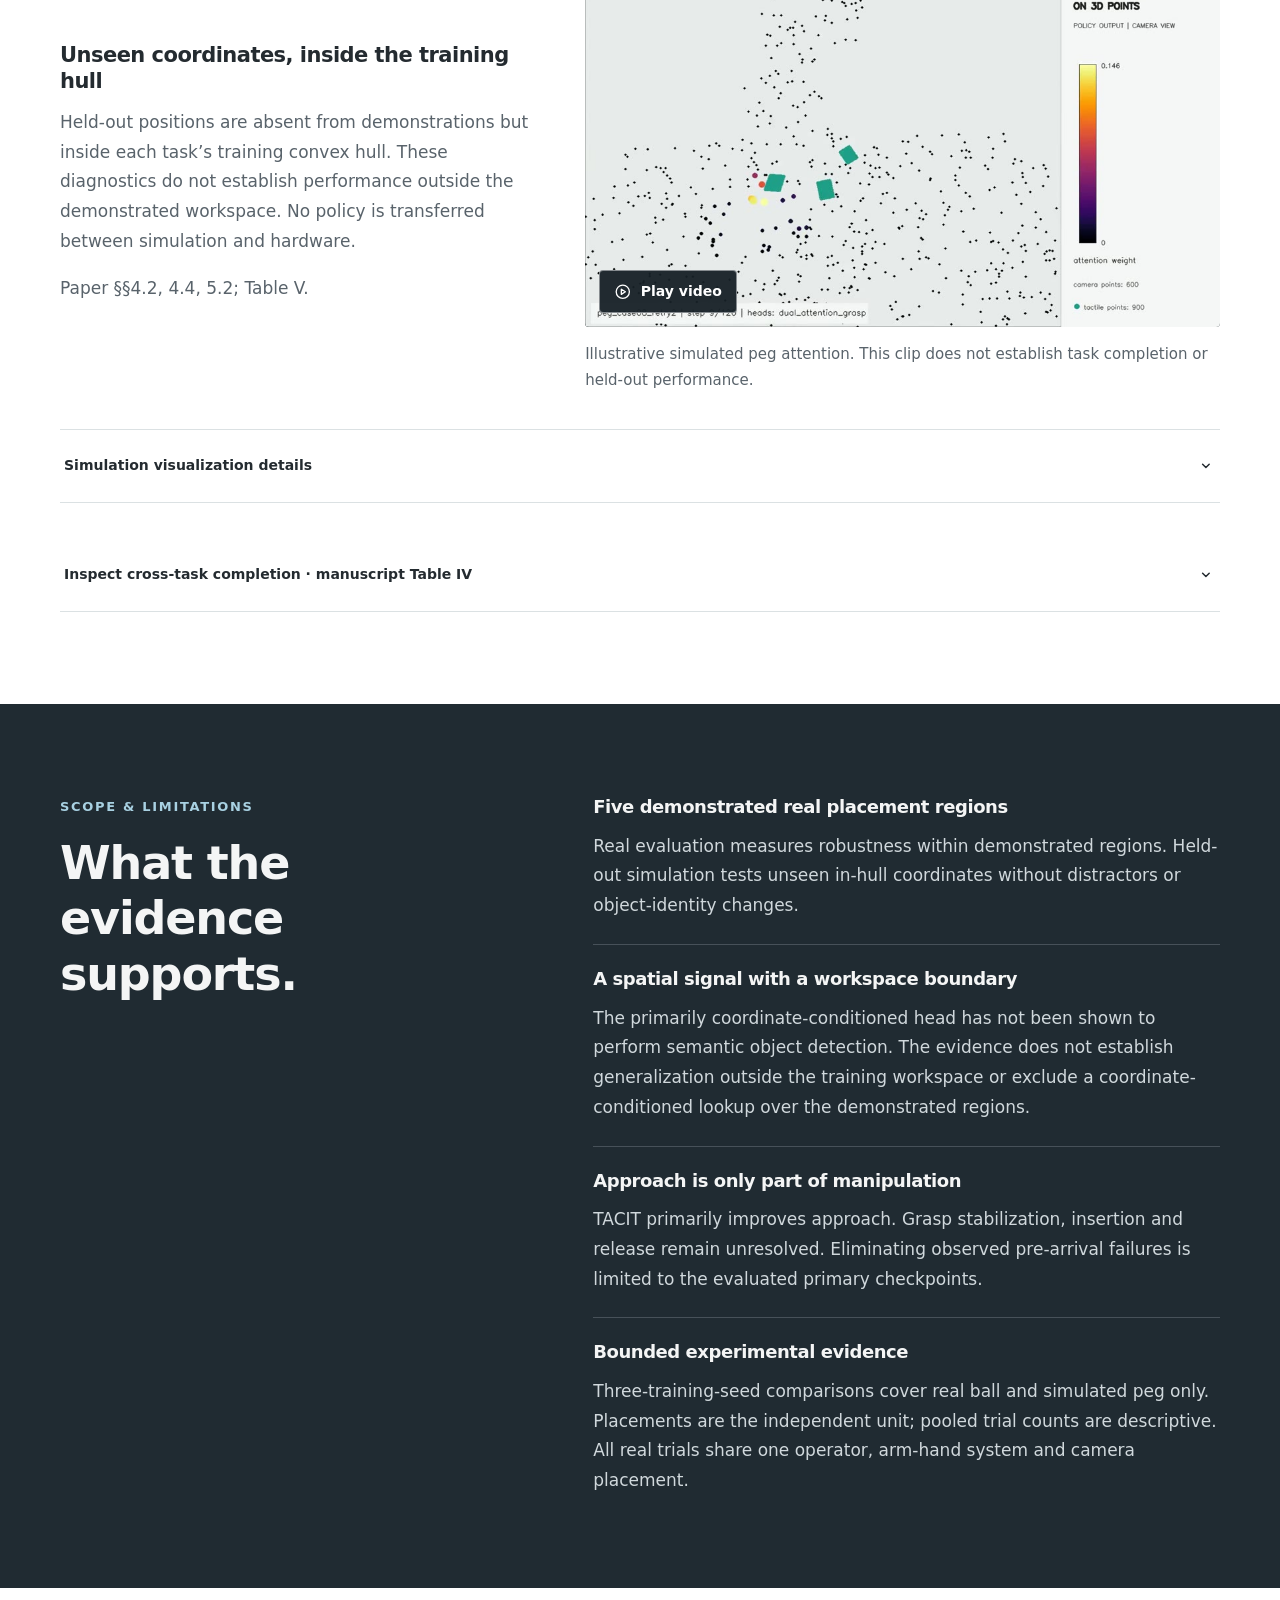
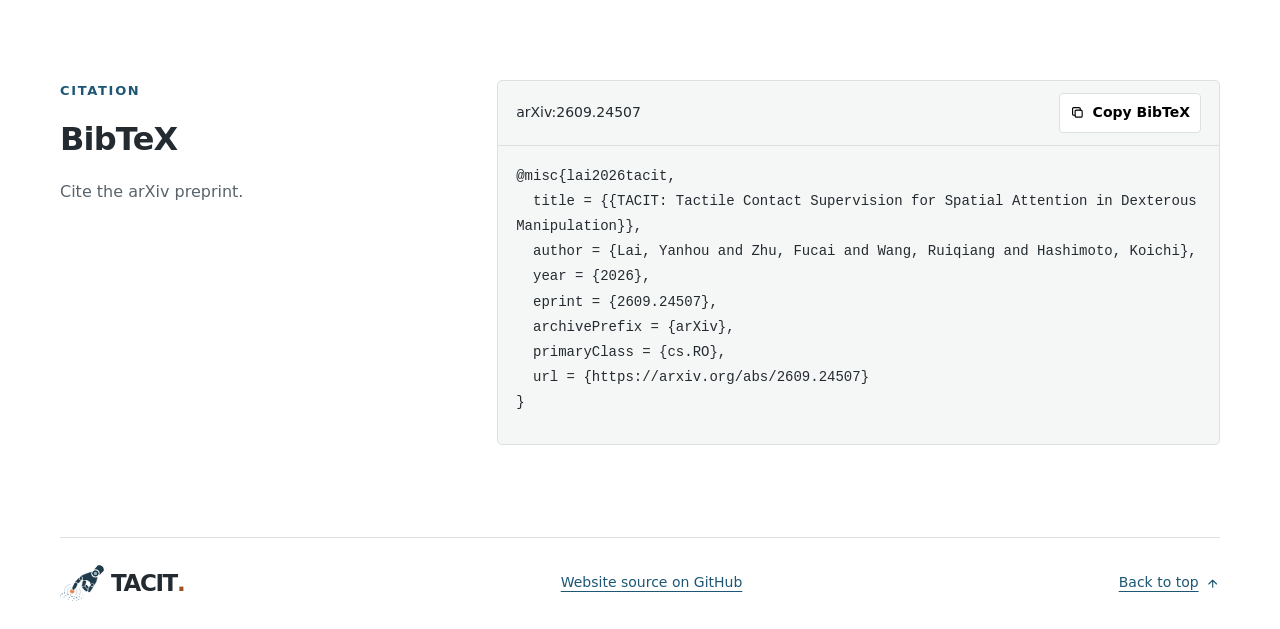
==== commit 83d5c35a: "Improve project page readability" ====
--- a/index.html
+++ b/index.html
@@ -99,13 +99,17 @@
     </div>
     <figure id="paper-video" class="hero-visual video-figure" data-video="TACIT_Video">
       <div class="video-shell"></div>
-      <figcaption><span class="label">Paper video</span>Tactile contact supervision for spatial attention.<br>Use the player’s sound control to enable audio.<br><a href="#videos">Watch A2 → TACIT comparisons <span aria-hidden="true">↗</span></a></figcaption>
+      <figcaption><span class="label">Paper video</span><a href="#videos">Watch A2 → TACIT comparisons <span aria-hidden="true">↗</span></a></figcaption>
     </figure>
   </section>
-  <div class="concept-strip"><div class="wrap concept-inner"><span>Recorded contact</span><span aria-hidden="true">→</span><span>Training-only spatial target</span><span aria-hidden="true">→</span><span>Learned attention at inference</span></div></div>
 
   <section id="overview" class="section wrap" aria-labelledby="overview-title">
     <div class="section-heading"><p class="eyebrow">Overview</p><h2 id="overview-title">Touch teaches where to attend.</h2><p>Contact is observed later in a demonstration. TACIT uses its measured location to supervise attention on preceding camera observations.</p></div>
+    <ol class="concept-flow" aria-label="From demonstration contact to inference attention">
+      <li>Recorded contact</li>
+      <li>Training-only spatial target</li>
+      <li>Learned attention at inference</li>
+    </ol>
     <figure class="paper-figure overview-figure">
       <a class="figure-link" href="assets/images/tacit_policy_overview_handmade.webp" aria-label="Open full-size TACIT overview figure"><img src="assets/images/tacit_policy_overview_handmade.webp" width="2000" height="1406" loading="lazy" alt="Ball demonstration timeline linking later fingertip contact to spatial supervision on earlier camera points, followed by an inference rollout."><span class="figure-open" aria-hidden="true"><svg class="ui-icon"><use href="#icon-expand"></use></svg></span></a>
       <figcaption data-caption="tacit_policy_overview_handmade">TACIT overview. In the illustrated ball demonstration, contact at t_c provides training-only supervision for spatial attention at earlier frames t &lt; t_c. Attention is predicted on sampled camera points and projected onto RGB for visualization.</figcaption>
@@ -137,7 +141,7 @@
       <article><p class="label">Ball placement · task success</p><p class="result-number"><span>10.0%</span><span class="result-arrow" aria-label="to">→</span><strong>66.7%</strong></p><p>A2: 3/30 <span aria-hidden="true">·</span> TACIT: 20/30</p></article>
       <article><p class="label">Peg insertion · task success</p><p class="result-number"><span>20.0%</span><span class="result-arrow" aria-label="to">→</span><strong>73.3%</strong></p><p>A2: 6/30 <span aria-hidden="true">·</span> TACIT: 22/30</p></article>
     </div>
-    <p class="source-note">Primary evaluated checkpoints; these percentages are not means across training seeds. Source: manuscript Abstract and Table II.</p>
+    <p class="source-note">Primary checkpoints, not training-seed averages. Paper Table II.</p>
     <div class="table-scroll" role="region" aria-label="Real-robot reaching and task success" tabindex="0"><table>
       <caption>Reach and task success are different outcomes · 30 trials per policy per task</caption>
       <thead><tr><th scope="col">Policy</th><th scope="col">Ball reach</th><th scope="col">Ball success</th><th scope="col">Peg reach</th><th scope="col">Peg success</th></tr></thead>
@@ -145,8 +149,8 @@
     </table></div>
     <div class="two-columns definitions"><p><strong>Reach:</strong> the palm enters the 150 mm grasp-approach region in the first 12 seconds. TACIT reaches in every trial at these evaluated checkpoints; remaining failures occur after arrival.</p><p><strong>Task success:</strong> the ball is released inside the basket, or the peg remains inserted in the fixture, within the 30-second execution window. Reaching alone does not meet either task criterion.</p></div>
     <p class="note">A2 and TACIT both use 600 camera points + 900 tactile points. A1 uses 1,500 camera points and is a reference baseline; A1–A2 changes both modality and visual sampling budget, so it is not a controlled tactile ablation.</p>
-    <p class="source-note">Five demonstrated placement regions, with no held-out real spatial split. Pooled counts are descriptive; placements are the independent unit. Observed task success is higher for TACIT than A2 at all five ball regions and four of five peg regions. Sources: manuscript §§4.3–4.4, §5.1; real-placement audit.</p>
-    <div id="videos" class="subsection-heading"><h3>Watch the input-matched comparison</h3><p>Illustrative clips at the same nominal placement, played at 1.5× source speed. Each shows a segment of a recorded trial; aggregate outcomes are reported above.</p></div>
+    <p class="source-note">Five demonstrated placement regions; no held-out real spatial split. Placements are the independent unit; pooled trial counts are descriptive. TACIT task success exceeds A2 at all five ball regions and four of five peg regions. Paper §§4.3–4.4, §5.1.</p>
+    <div id="videos" class="subsection-heading"><h3>Watch the input-matched comparison</h3><p>Illustrative trial segments at the same nominal placement, shown at 1.5× speed. Aggregate outcomes are reported above.</p></div>
     <div class="two-columns video-grid">
       <figure class="video-figure" data-video="ball_a2_vs_tacit"><h4>Ball placement</h4><div class="video-shell"></div><figcaption>3D VT fusion (A2) and TACIT at the same nominal ball position.</figcaption></figure>
       <figure class="video-figure" data-video="peg_a2_vs_tacit"><h4>Peg insertion</h4><div class="video-shell"></div><figcaption>3D VT fusion (A2) and TACIT at the same nominal peg position.</figcaption></figure>
@@ -164,15 +168,17 @@
     <div class="two-columns mechanism-copy"><article><h3>The same head is not enough.</h3><p>A2 has no attention head. A2.5 retains TACIT’s head and policy conditioning with λ<sub>att</sub> = 0. <strong>Its head is still trained by the action loss.</strong> Removing explicit attention supervision does not recover the supervised variants’ count ranges.</p></article><article><h3>Timing: no consistent ordering.</h3><p>TACIT-contact supervises detected contact intervals; TACIT supervises observations preceding the selected onset. There is <strong>no consistent ordering</strong> across three seeds in either domain. The controls limit total supervision-count differences but do not fully match event-level allocation.</p></article></div>
     <div class="subsection-heading"><h3>Attention peak is near the object.</h3><p>In the displayed real-ball rollout, attention assigns its peak near the task object before tactile activation. This is spatial attention on sampled camera points, evaluated against an independently located geometric ball center.</p></div>
     <div class="two-columns video-grid">
-      <figure class="video-figure" data-video="ball_attention"><h4>Predicted attention · camera view</h4><div class="video-shell"></div><figcaption>Policy attention projected onto the recorded view, with a fixed scale over the clip. Between stored inference frames, the most recent prediction is held.</figcaption></figure>
-      <figure class="video-figure" data-video="ball_attention_pointcloud_camera"><h4>Predicted attention · policy point cloud</h4><div class="video-shell"></div><figcaption>Predicted camera-point attention weights on all stored policy points, without additional downsampling or spatial clipping. The most recent policy sample is held until the next inference.</figcaption></figure>
-    </div>
+      <figure class="video-figure" data-video="ball_attention"><h4>Predicted attention · camera view</h4><div class="video-shell"></div><figcaption>Predicted attention projected onto the recorded camera view.</figcaption></figure>
+      <figure class="video-figure" data-video="ball_attention_pointcloud_camera"><h4>Predicted attention · policy point cloud</h4><div class="video-shell"></div><figcaption>Predicted attention on the stored policy point cloud.</figcaption></figure>
+    </div>
+    <details class="figure-details visualization-details"><summary><span>Visualization details</span><svg class="ui-icon disclosure-icon" aria-hidden="true"><use href="#icon-chevron"></use></svg></summary><p>The camera-view heatmap uses a fixed scale. The point-cloud view shows all stored policy points without additional downsampling or spatial clipping. Both views hold the latest stored prediction until the next inference.</p></details>
     <details class="figure-details"><summary><span>Inspect the paper’s attention sequence</span><svg class="ui-icon disclosure-icon" aria-hidden="true"><use href="#icon-chevron"></use></svg></summary><figure class="paper-figure compact"><img src="assets/images/rollout_attention.webp" width="725" height="357" loading="lazy" alt="Real-ball attention frames showing peak and centroid errors against the geometric ball center before tactile activation."><figcaption data-caption="rollout_attention">Attention before tactile activation in one real ball rollout. The geometric ball center is independent of the head; titles show peak/centroid errors. Tactile points remain inactive until first contact at 12.6 s.</figcaption></figure></details>
   </div></section>
 
   <section id="simulation" class="section wrap" aria-labelledby="simulation-title">
     <div class="section-heading"><p class="eyebrow">Simulation · controlled diagnostic</p><h2 id="simulation-title">Probe the effect within spatial support.</h2><p>Simulation evaluates task-specific policies and unseen in-hull coordinates. It provides controlled diagnostics of stage progression within the tested workspace; absolute task completion remains limited.</p></div>
-    <div class="media-pair"><div><h3>Unseen coordinates, inside the training hull</h3><p>Held-out simulation uses positions absent from demonstrations but inside each task’s training convex hull. These diagnostics examine object interaction beyond the exact demonstrated coordinates.</p><p>These are stage-progression diagnostics. They do not establish performance outside the demonstrated workspace. No policy is transferred between simulation and hardware.</p><p class="source-note">Source: manuscript §§4.2, 4.4 and 5.2, Table V.</p></div><figure class="video-figure" data-video="sim_peg_attention"><div class="video-shell"></div><figcaption>Illustrative simulated peg attention clip. All stored policy points are projected with the front-camera calibration, with one stored dump per rollout step and no temporal interpolation. This clip does not establish task completion or held-out performance.</figcaption></figure></div>
+    <div class="media-pair"><div><h3>Unseen coordinates, inside the training hull</h3><p>Held-out positions are absent from demonstrations but inside each task’s training convex hull. These diagnostics do not establish performance outside the demonstrated workspace. No policy is transferred between simulation and hardware.</p><p class="source-note">Paper §§4.2, 4.4, 5.2; Table V.</p></div><figure class="video-figure" data-video="sim_peg_attention"><div class="video-shell"></div><figcaption>Illustrative simulated peg attention. This clip does not establish task completion or held-out performance.</figcaption></figure></div>
+    <details class="figure-details visualization-details"><summary><span>Simulation visualization details</span><svg class="ui-icon disclosure-icon" aria-hidden="true"><use href="#icon-chevron"></use></svg></summary><p>All stored policy points are projected using the front-camera calibration, with one stored dump per rollout step and no temporal interpolation.</p></details>
     <details class="figure-details"><summary><span>Inspect cross-task completion · manuscript Table IV</span><svg class="ui-icon disclosure-icon" aria-hidden="true"><use href="#icon-chevron"></use></svg></summary><div class="table-scroll" role="region" aria-label="Simulation completion" tabindex="0"><table><caption>Mean ± standard deviation across three evaluation seeds of fixed checkpoints; parentheses give pooled counts. These are not training-seed standard deviations.</caption><thead><tr><th scope="col">Task</th><th scope="col">A1</th><th scope="col">A2</th><th scope="col">TACIT</th></tr></thead><tbody>
       <tr><th scope="row">Fruit placement</th><td>4.9 ± 1.3% (11/225)</td><td>0.0 ± 0.0% (0/225)</td><td>4.9 ± 2.3% (11/225)</td></tr>
       <tr><th scope="row">Peg insertion</th><td>2.5 ± 3.5% (2/81)</td><td>1.2 ± 1.7% (1/81)</td><td>14.8 ± 5.2% (12/81)</td></tr>
@@ -189,10 +195,10 @@
   </div></div></section>
 
   <section id="citation" class="section wrap citation-section" aria-labelledby="citation-title">
-    <div><p class="eyebrow">Citation</p><h2 id="citation-title">BibTeX</h2><p>Cite the current arXiv preprint. Publication details can be updated after peer review.</p></div>
+    <div><p class="eyebrow">Citation</p><h2 id="citation-title">BibTeX</h2><p>Cite the arXiv preprint.</p></div>
     <div class="citation-box"><div class="citation-toolbar"><span id="citation-label">arXiv:2609.24507</span><button id="copy-citation" type="button"><svg class="ui-icon" aria-hidden="true"><use href="#icon-copy"></use></svg><span>Copy BibTeX</span></button></div><pre><code id="bibtex"></code></pre><p id="copy-status" role="status" aria-live="polite"></p></div>
   </section>
 </main>
-<footer class="wrap footer"><a class="wordmark" href="#main"><img class="brand-symbol" src="assets/logo/TACIT_logo.svg" width="883" height="726" alt="">TACIT<span aria-hidden="true">.</span></a><p>Tactile Contact Supervision for Spatial Attention in Dexterous Manipulation<br><a href="https://github.com/LAIYANHOU/TACIT-website" target="_blank" rel="noopener">Project website source on GitHub</a></p><a class="back-to-top" href="#main"><span>Back to top</span><svg class="ui-icon" aria-hidden="true"><use href="#icon-up"></use></svg></a></footer>
+<footer class="wrap footer"><a class="wordmark" href="#main"><img class="brand-symbol" src="assets/logo/TACIT_logo.svg" width="883" height="726" alt="">TACIT<span aria-hidden="true">.</span></a><p><a href="https://github.com/LAIYANHOU/TACIT-website" target="_blank" rel="noopener">Website source on GitHub</a></p><a class="back-to-top" href="#main"><span>Back to top</span><svg class="ui-icon" aria-hidden="true"><use href="#icon-up"></use></svg></a></footer>
 </body>
 </html>
--- a/styles.css
+++ b/styles.css
@@ -1,35 +1,1437 @@
-:root{--ink:#242b30;--muted:#59636b;--blue:#1d5775;--warm:#a34f22;--line:#dbe1e3;--wash:#f5f7f7;--serif:Georgia,'Times New Roman',serif;--sans:Inter,ui-sans-serif,system-ui,-apple-system,BlinkMacSystemFont,'Segoe UI',sans-serif}
-*{box-sizing:border-box}html{scroll-behavior:smooth;scroll-padding-top:96px}body{margin:0;color:var(--ink);background:#fff;font:16px/1.7 var(--sans);-webkit-font-smoothing:antialiased}a{color:var(--blue);text-underline-offset:4px}a:hover{color:var(--warm)}button{font:inherit;cursor:pointer}button:disabled{cursor:default}a,button,summary{touch-action:manipulation}:focus-visible{outline:3px solid var(--warm);outline-offset:5px}img,video{display:block;max-width:100%;height:auto}figure{margin:0}p{margin:0 0 1em}h1,h2,h3,h4{line-height:1.2;margin:0;letter-spacing:-.025em}h2{font-size:clamp(30px,3.8vw,46px);font-weight:600}h3{font-size:21px;font-weight:600;margin-bottom:14px}h4{font-size:17px;font-weight:600;margin-bottom:14px}.wrap{width:min(1160px,calc(100% - 80px));margin-inline:auto}.section{padding-block:92px;scroll-margin-top:12px}.tinted{background:var(--wash)}.eyebrow{font-size:11px;font-weight:750;letter-spacing:.13em;text-transform:uppercase;color:var(--blue);margin-bottom:18px}.warm{color:var(--warm)}.label{font-size:11px;font-weight:700;letter-spacing:.08em;text-transform:uppercase}.section-heading{max-width:820px;margin-bottom:38px}.section-heading h2{margin-bottom:22px}.section-heading>p:last-child{font-size:18px;line-height:1.75;color:var(--muted)}.site-header{border-bottom:1px solid var(--line);background:#fffffff7;position:sticky;top:0;z-index:10}.nav{display:flex;justify-content:space-between;align-items:center;min-height:72px;gap:24px}.wordmark{text-decoration:none;font-size:23px;letter-spacing:-.06em;font-weight:850;color:var(--ink)}.wordmark span{color:var(--warm)}.nav-links{display:flex;gap:28px}.nav-links a{text-decoration:none;font-size:12px;font-weight:600;color:var(--muted)}.nav-links a:hover{color:var(--blue)}.hero{display:grid;grid-template-columns:1.04fr 1fr;gap:56px;padding-block:62px 58px;align-items:center}.hero .eyebrow{margin-bottom:22px}.title-mark{display:block;font-size:clamp(66px,7vw,96px);line-height:.95;font-weight:750;letter-spacing:-.065em;color:var(--blue);margin-bottom:24px}.title-full{display:block;font-size:clamp(25px,2.55vw,35px);font-weight:550;line-height:1.19}.takeaway{font-size:17px;color:var(--muted);margin-top:25px;line-height:1.75}.hero-visual{border-bottom:1px solid var(--line)}.hero-visual img{width:100%;background:var(--wash)}.hero-visual figcaption{padding:20px 0;color:var(--muted);font-size:14px}.hero-visual .label{display:block;color:var(--blue);margin-bottom:7px}.hero-visual a{display:inline-block;margin-top:12px;text-decoration:none;font-weight:600}.resource-links{display:flex;gap:9px;flex-wrap:wrap;margin-top:27px}.resource-link{display:inline-flex;align-items:center;justify-content:center;border:1px solid var(--line);border-radius:5px;padding:8px 13px;background:#fff;text-decoration:none;color:var(--ink);font-size:12px;font-weight:650}.resource-link:hover:not(:disabled){border-color:var(--blue);color:var(--blue)}.resource-link:disabled{color:#70787d;background:#f6f7f7}.publication-status{font-size:13px;color:var(--muted)}#author-block{font-size:14px;margin-top:24px}#author-block p{margin-bottom:5px}#author-block .affiliation{font-size:12px;color:var(--muted)}.concept-strip{border-block:1px solid var(--line);background:var(--wash)}.concept-inner{display:flex;align-items:center;justify-content:space-between;gap:20px;padding-block:20px;font-size:12px;font-weight:600}.concept-inner span[aria-hidden]{color:var(--warm);font-size:20px}.paper-figure{margin-block:30px}.paper-figure img{width:100%;object-fit:contain;background:white}.overview-figure{max-width:950px;margin-inline:auto}.paper-figure a{display:block}.paper-figure figcaption,.video-figure figcaption{color:var(--muted);font-size:12px;line-height:1.7;margin-top:15px}.three-columns{display:grid;grid-template-columns:repeat(3,1fr);gap:36px}.two-columns{display:grid;grid-template-columns:repeat(2,minmax(0,1fr));gap:32px}.stages{margin-top:40px}.stages article{border-top:1px solid var(--line);padding-top:23px}.stage-label{display:block;text-transform:uppercase;font-size:10px;font-weight:750;letter-spacing:.09em;color:var(--blue);margin-bottom:14px}.stage-label.warm{color:var(--warm)}.three-columns p,.definitions p,.mechanism-copy p,.media-pair p{font-size:14px;color:var(--muted)}.method-steps{margin-top:38px}.method-steps h3{font-size:18px}.note{font-size:13px;border-left:3px solid var(--warm);padding:16px 20px;background:#fff9f4;margin-top:30px;line-height:1.8}.media-pair{display:grid;grid-template-columns:.85fr 1.15fr;gap:56px;align-items:center;margin-top:42px}.result-highlights{display:grid;grid-template-columns:1fr 1fr;border-block:1px solid var(--line)}.result-highlights article{padding:30px 0}.result-highlights article+article{padding-left:40px;border-left:1px solid var(--line)}.result-highlights .label{color:var(--muted)}.result-number{display:flex;align-items:center;gap:22px;font-size:clamp(26px,3.5vw,44px);line-height:1.2;font-weight:450;letter-spacing:-.035em;margin-block:16px}.result-number strong{font-weight:650;color:var(--blue)}.result-arrow{color:var(--warm);font-size:26px}.result-highlights article>p:last-child{font-size:12px;color:var(--muted);margin:0}.source-note{font-size:12px;color:var(--muted);margin-top:16px}.table-scroll{overflow-x:auto;margin-block:32px;overscroll-behavior-x:contain}table{border-collapse:collapse;width:100%;font-size:14px;font-variant-numeric:tabular-nums}caption{text-align:left;color:var(--muted);font-size:12px;margin-bottom:16px}th,td{text-align:left;padding:17px 18px;border-bottom:1px solid var(--line);white-space:nowrap}th:first-child,td:first-child{padding-left:12px}thead th{font-size:11px;font-weight:650;letter-spacing:.015em;background:#edf1f2;color:var(--muted)}tbody th{font-weight:600}th small{display:block;font-size:10px;color:var(--muted);font-weight:400;margin-top:5px}.ours{background:#eaf2f5;color:#174d67;font-weight:650}.reference-row{color:var(--muted)}.definitions{gap:40px}.subsection-heading{margin-top:54px;margin-bottom:26px}.subsection-heading>p{font-size:14px;color:var(--muted);max-width:850px}.video-shell{aspect-ratio:16/9;background:#172026;position:relative;overflow:hidden;border-radius:4px}.video-shell video{width:100%;height:100%;object-fit:contain}.video-start{position:absolute;inset:0;width:100%;padding:0;border:0;background:#172026;color:white}.video-start img{width:100%;height:100%;object-fit:cover}.play-label{position:absolute;bottom:14px;left:14px;background:#172026f2;border:1px solid #ffffff75;border-radius:4px;display:flex;align-items:center;gap:10px;padding:9px 14px;font-size:12px;font-weight:600}.play-label b{font-size:13px}.video-start:hover .play-label{background:var(--blue)}.video-start:focus-visible{outline-offset:-5px;outline-color:#ffc99a}.video-error{position:absolute;inset:0;background:#172026;color:white;padding:22px;font-size:13px}.video-error a{color:#bfe3f5}.figure-details{border-block:1px solid var(--line);margin-top:36px;padding:20px 0}.figure-details+.figure-details{border-top:0}.figure-details summary{font-size:14px;font-weight:600;cursor:pointer;padding:4px}.figure-details[open] summary{margin-bottom:20px}.compact{max-width:740px;margin-inline:auto}.mechanism-copy{margin-top:32px}.scope-section{background:#202b32;color:#f4f5f5}.scope-section .eyebrow{color:#a8d1e2}.scope-layout{display:grid;grid-template-columns:.85fr 1.15fr;gap:70px}.scope-layout h2{max-width:380px}.scope-list article{padding-bottom:23px;margin-bottom:23px;border-bottom:1px solid #475159}.scope-list article:last-child{margin:0;border:0;padding:0}.scope-list h3{font-size:18px}.scope-list p{font-size:14px;color:#d0d8dc;margin:0}.citation-section{display:grid;grid-template-columns:.7fr 1.3fr;gap:48px}.citation-section h2{font-size:32px;margin-bottom:20px}.citation-section>div>p:last-child{color:var(--muted);font-size:14px}.citation-box{background:var(--wash);border:1px solid var(--line);border-radius:5px;min-width:0}.citation-toolbar{display:flex;align-items:center;justify-content:space-between;padding:12px 18px;border-bottom:1px solid var(--line);font-size:11px}.citation-toolbar button{font-size:11px;font-weight:600;border:1px solid var(--line);background:#fff;border-radius:4px;padding:7px 10px}pre{white-space:pre-wrap;overflow-wrap:anywhere;font-size:11px;line-height:1.8;padding:18px;margin:0}#copy-status{font-size:11px;padding-inline:18px;margin:0 0 10px;color:var(--blue)}.footer{display:flex;gap:26px;justify-content:space-between;align-items:center;border-top:1px solid var(--line);padding-block:26px}.footer p{font-size:10px;color:var(--muted);margin:0;max-width:450px}.footer>a:last-child{font-size:11px;white-space:nowrap}.sr-only{position:absolute;width:1px;height:1px;padding:0;margin:-1px;overflow:hidden;clip:rect(0,0,0,0);white-space:nowrap;border:0}.skip-link{position:fixed;left:16px;top:-100px;padding:12px 18px;background:#fff;z-index:100}.skip-link:focus{top:12px}[hidden]{display:none!important}
-@media(min-width:1500px){.hero{padding-block:78px}.hero-visual img{min-height:295px}}
-@media(max-width:900px){.wrap{width:calc(100% - 48px)}.hero{gap:30px}.title-full{font-size:26px}.takeaway{font-size:15px}.nav-links{gap:18px}.three-columns{gap:24px}.media-pair{gap:28px}.result-number{gap:13px}.scope-layout{gap:35px}.citation-section{grid-template-columns:1fr;gap:24px}}
-@media(max-width:650px){html{scroll-padding-top:112px}.wrap{width:calc(100% - 36px)}.section{padding-block:58px}.nav{flex-wrap:wrap;gap:6px;padding-block:12px;min-height:88px}.wordmark{font-size:21px}.nav-links{width:100%;gap:0;justify-content:space-between}.nav-links a{font-size:11px;padding-block:5px}.hero{grid-template-columns:1fr;gap:30px;padding-block:36px 32px}.title-mark{font-size:68px;margin-bottom:20px}.title-full{font-size:28px;line-height:1.22}.takeaway{font-size:16px;margin-top:20px}.hero .eyebrow{font-size:10px;margin-bottom:20px}.hero-visual figcaption{font-size:12px;padding-block:14px}.resource-links{margin-top:22px}.resource-link{font-size:11px;padding:8px 11px}.concept-inner{gap:9px;font-size:10px;line-height:1.5;padding-block:17px}.concept-inner span[aria-hidden]{font-size:14px}.section-heading{margin-bottom:27px}.section-heading>p:last-child{font-size:16px}.section-heading h2{margin-bottom:18px}.eyebrow{font-size:10px;margin-bottom:14px}.paper-figure figcaption,.video-figure figcaption{font-size:11px}.three-columns,.two-columns,.media-pair,.scope-layout{grid-template-columns:1fr;gap:25px}.method-steps{gap:18px}.three-columns h3{font-size:19px}.note{padding:14px 16px;font-size:12px}.result-highlights{grid-template-columns:1fr}.result-highlights article{padding:24px 0}.result-highlights article+article{padding-left:0;border-left:0;border-top:1px solid var(--line)}.result-number{font-size:39px;gap:24px}.definitions{gap:8px}.video-grid{gap:32px}.source-note{font-size:11px}.table-scroll{margin-block:25px}table{font-size:12px}th,td{padding:14px}caption{font-size:11px}.subsection-heading{margin-top:38px}.scope-layout{gap:32px}.footer{flex-wrap:wrap;gap:15px}.footer p{order:3;max-width:none}.citation-section h2{font-size:29px}.citation-toolbar{padding:10px 12px}pre{padding:14px;font-size:10px}.method-media{margin-top:28px}}
-@media(prefers-reduced-motion:reduce){html{scroll-behavior:auto}*,*::before,*::after{animation:none!important;transition:none!important}}
-
-.hero-copy{min-width:0}.title-full{overflow-wrap:break-word}.citation-section>div{min-width:0}
-@media(max-width:360px){.title-full{font-size:25px}.hero .eyebrow{font-size:9px;letter-spacing:.1em}.nav-links a{font-size:10px}}
-@media(max-width:360px){.result-number{font-size:32px;gap:18px}.result-highlights article{min-width:0}}
-@media(max-width:650px){.hero{display:flex;flex-direction:column;align-items:stretch;gap:0}.hero-copy{display:contents}.hero .eyebrow{order:0}.hero h1{order:1;margin-bottom:24px}.hero-visual{order:2}.hero .takeaway{order:3;margin-bottom:0}.hero #author-block{order:4}.hero #publication-status{order:5;margin-top:18px}.hero .resource-links{order:6}.hero noscript{order:7}}
-@media(max-width:360px){.resource-link{font-size:10px;padding:8px 10px}}
-.wordmark{display:inline-flex;align-items:center;gap:0}.brand-symbol{flex:none;width:44px;height:auto;margin-right:7px}.title-mark{display:flex;align-items:center;gap:12px}.title-mark img{flex:none;width:118px;height:auto}.acronym-line{margin:0 0 17px;color:#54656f;font-size:13px;font-weight:560;letter-spacing:.025em}.acronym-line span{color:var(--warm);font-weight:850}.hero-visual .video-start img{height:100%;min-height:0;background:transparent}.hero-visual .video-shell{border-radius:3px}
-@media(max-width:900px){.title-mark img{width:96px}.title-mark{gap:9px}}
-@media(max-width:650px){.title-mark img{width:91px}.brand-symbol{width:34px;margin-right:5px}.acronym-line{font-size:12px;margin-bottom:16px}}
-@media(max-width:360px){.title-mark{font-size:58px;gap:7px}.title-mark img{width:72px}.acronym-line{font-size:11px;letter-spacing:0}}
+:root {
+  --ink: #242b30;
+  --muted: #59636b;
+  --blue: #1d5775;
+  --warm: #a34f22;
+  --line: #dbe1e3;
+  --wash: #f5f7f7;
+  --serif: Georgia,'Times New Roman',serif;
+  --sans: Inter,ui-sans-serif,system-ui,-apple-system,BlinkMacSystemFont,'Segoe UI',sans-serif;
+}
+
+* {
+  box-sizing: border-box;
+}
+
+html {
+  scroll-behavior: smooth;
+  scroll-padding-top: 96px;
+}
+
+body {
+  margin: 0;
+  color: var(--ink);
+  background: #fff;
+  font: 1.0625rem/1.7 var(--sans);
+  -webkit-font-smoothing: antialiased;
+}
+
+a {
+  color: var(--blue);
+  text-underline-offset: 4px;
+}
+
+a:hover {
+  color: var(--warm);
+}
+
+button {
+  font: inherit;
+  cursor: pointer;
+}
+
+button:disabled {
+  cursor: default;
+}
+
+a,button,summary {
+  touch-action: manipulation;
+}
+
+:focus-visible {
+  outline: 3px solid var(--warm);
+  outline-offset: 5px;
+}
+
+img,video {
+  display: block;
+  max-width: 100%;
+  height: auto;
+}
+
+figure {
+  margin: 0;
+}
+
+p {
+  margin: 0 0 1em;
+}
+
+h1,h2,h3,h4 {
+  line-height: 1.2;
+  margin: 0;
+  letter-spacing: -.025em;
+  overflow-wrap: anywhere;
+}
+
+h2 {
+  font-size: clamp(1.875rem,3.8vw,2.875rem);
+  font-weight: 600;
+}
+
+h3 {
+  font-size: 1.3125rem;
+  font-weight: 600;
+  margin-bottom: 14px;
+}
+
+h4 {
+  font-size: 1.0625rem;
+  font-weight: 600;
+  margin-bottom: 14px;
+}
+
+.wrap {
+  width: min(1160px,calc(100% - 80px));
+  margin-inline: auto;
+}
+
+.section {
+  padding-block: 92px;
+  scroll-margin-top: 12px;
+}
+
+.tinted {
+  background: var(--wash);
+}
+
+.eyebrow {
+  font-size: .8125rem;
+  font-weight: 750;
+  letter-spacing: .13em;
+  text-transform: uppercase;
+  color: var(--blue);
+  margin-bottom: 18px;
+}
+
+.warm {
+  color: var(--warm);
+}
+
+.label {
+  font-size: .8125rem;
+  font-weight: 700;
+  letter-spacing: .08em;
+  text-transform: uppercase;
+}
+
+.section-heading {
+  max-width: 820px;
+  margin-bottom: 38px;
+}
+
+.section-heading h2 {
+  margin-bottom: 22px;
+}
+
+.section-heading>p:last-child {
+  font-size: 1.125rem;
+  line-height: 1.75;
+  color: var(--muted);
+}
+
+.site-header {
+  border-bottom: 1px solid var(--line);
+  background: #fffffff7;
+  position: sticky;
+  top: 0;
+  z-index: 10;
+}
+
+.nav {
+  display: flex;
+  justify-content: space-between;
+  align-items: center;
+  min-height: 72px;
+  gap: 24px;
+}
+
+.wordmark {
+  text-decoration: none;
+  font-size: 1.4375rem;
+  letter-spacing: -.06em;
+  font-weight: 850;
+  color: var(--ink);
+}
+
+.wordmark span {
+  color: var(--warm);
+}
+
+.nav-links {
+  display: flex;
+  gap: 28px;
+}
+
+.nav-links a {
+  text-decoration: none;
+  font-size: .875rem;
+  font-weight: 600;
+  color: var(--muted);
+}
+
+.nav-links a:hover {
+  color: var(--blue);
+}
+
+.hero {
+  display: grid;
+  grid-template-columns: 1.04fr 1fr;
+  gap: 56px;
+  padding-block: 62px 58px;
+  align-items: center;
+}
+
+.hero .eyebrow {
+  margin-bottom: 22px;
+}
+
+.title-mark {
+  display: block;
+  font-size: clamp(2.25rem,7vw,6rem);
+  line-height: .95;
+  font-weight: 750;
+  letter-spacing: -.065em;
+  color: var(--blue);
+  margin-bottom: 24px;
+}
+
+.title-full {
+  display: block;
+  font-size: clamp(1.5625rem,2.55vw,2.1875rem);
+  font-weight: 550;
+  line-height: 1.19;
+}
+
+.takeaway {
+  font-size: 1.0625rem;
+  color: var(--muted);
+  margin-top: 25px;
+  line-height: 1.75;
+}
+
+.hero-visual {
+  border-bottom: 1px solid var(--line);
+}
+
+.hero-visual img {
+  width: 100%;
+  background: var(--wash);
+}
+
+.hero-visual figcaption {
+  padding: 20px 0;
+  color: var(--muted);
+  font-size: .9375rem;
+}
+
+.hero-visual .label {
+  display: block;
+  color: var(--blue);
+  margin-bottom: 7px;
+}
+
+.hero-visual a {
+  display: inline-block;
+  margin-top: 12px;
+  text-decoration: none;
+  font-weight: 600;
+}
+
+.resource-links {
+  display: flex;
+  gap: 9px;
+  flex-wrap: wrap;
+  margin-top: 27px;
+}
+
+.resource-link {
+  display: inline-flex;
+  align-items: center;
+  justify-content: center;
+  border: 1px solid var(--line);
+  border-radius: 5px;
+  padding: 8px 13px;
+  background: #fff;
+  text-decoration: none;
+  color: var(--ink);
+  font-size: .875rem;
+  font-weight: 650;
+}
+
+.resource-link:hover:not(:disabled) {
+  border-color: var(--blue);
+  color: var(--blue);
+}
+
+.resource-link:disabled {
+  color: #70787d;
+  background: #f6f7f7;
+}
+
+.publication-status {
+  font-size: .9375rem;
+  color: var(--muted);
+}
+
+#author-block {
+  font-size: 1rem;
+  margin-top: 24px;
+}
+
+#author-block p {
+  margin-bottom: 5px;
+}
+
+#author-block .affiliation {
+  font-size: .9375rem;
+  color: var(--muted);
+}
+
+.paper-figure {
+  margin-block: 30px;
+}
+
+.paper-figure img {
+  width: 100%;
+  object-fit: contain;
+  background: white;
+}
+
+.overview-figure {
+  max-width: 950px;
+  margin-inline: auto;
+}
+
+.paper-figure a {
+  display: block;
+}
+
+.paper-figure figcaption,.video-figure figcaption {
+  color: var(--muted);
+  font-size: .9375rem;
+  line-height: 1.7;
+  margin-top: 15px;
+}
+
+.three-columns {
+  display: grid;
+  grid-template-columns: repeat(3,1fr);
+  gap: 36px;
+}
+
+.two-columns {
+  display: grid;
+  grid-template-columns: repeat(2,minmax(0,1fr));
+  gap: 32px;
+}
+
+.stages {
+  margin-top: 40px;
+}
+
+.stages article {
+  border-top: 1px solid var(--line);
+  padding-top: 23px;
+}
+
+.stage-label {
+  display: block;
+  text-transform: uppercase;
+  font-size: .8125rem;
+  font-weight: 750;
+  letter-spacing: .09em;
+  color: var(--blue);
+  margin-bottom: 14px;
+}
+
+.stage-label.warm {
+  color: var(--warm);
+}
+
+.three-columns p,.definitions p,.mechanism-copy p,.media-pair p {
+  font-size: 1.0625rem;
+  color: var(--muted);
+}
+
+.method-steps {
+  margin-top: 38px;
+}
+
+.method-steps h3 {
+  font-size: 1.125rem;
+}
+
+.note {
+  font-size: 1rem;
+  border-left: 3px solid var(--warm);
+  padding: 16px 20px;
+  background: #fff9f4;
+  margin-top: 30px;
+  line-height: 1.8;
+}
+
+.media-pair {
+  display: grid;
+  grid-template-columns: .85fr 1.15fr;
+  gap: 56px;
+  align-items: center;
+  margin-top: 42px;
+}
+
+.result-highlights {
+  display: grid;
+  grid-template-columns: 1fr 1fr;
+  border-block: 1px solid var(--line);
+}
+
+.result-highlights article {
+  padding: 30px 0;
+}
+
+.result-highlights article+article {
+  padding-left: 40px;
+  border-left: 1px solid var(--line);
+}
+
+.result-highlights .label {
+  color: var(--muted);
+}
+
+.result-number {
+  display: flex;
+  align-items: center;
+  gap: 22px;
+  font-size: clamp(1.625rem,3.5vw,2.75rem);
+  line-height: 1.2;
+  font-weight: 450;
+  letter-spacing: -.035em;
+  margin-block: 16px;
+}
+
+.result-number strong {
+  font-weight: 650;
+  color: var(--blue);
+}
+
+.result-arrow {
+  color: var(--warm);
+  font-size: 1.625rem;
+}
+
+.result-highlights article>p:last-child {
+  font-size: 1rem;
+  color: var(--muted);
+  margin: 0;
+}
+
+.source-note {
+  font-size: .9375rem;
+  color: var(--muted);
+  margin-top: 16px;
+}
+
+.table-scroll {
+  overflow-x: auto;
+  margin-block: 32px;
+  overscroll-behavior-x: contain;
+}
+
+table {
+  border-collapse: collapse;
+  width: 100%;
+  font-size: .9375rem;
+  font-variant-numeric: tabular-nums;
+}
+
+caption {
+  text-align: left;
+  color: var(--muted);
+  font-size: .9375rem;
+  margin-bottom: 16px;
+}
+
+th,td {
+  text-align: left;
+  padding: 17px 18px;
+  border-bottom: 1px solid var(--line);
+  white-space: nowrap;
+}
+
+th:first-child,td:first-child {
+  padding-left: 12px;
+}
+
+thead th {
+  font-size: .875rem;
+  font-weight: 650;
+  letter-spacing: .015em;
+  background: #edf1f2;
+  color: var(--muted);
+}
+
+tbody th {
+  font-weight: 600;
+}
+
+th small {
+  display: block;
+  font-size: .875rem;
+  color: var(--muted);
+  font-weight: 400;
+  margin-top: 5px;
+}
+
+.ours {
+  background: #eaf2f5;
+  color: #174d67;
+  font-weight: 650;
+}
+
+.reference-row {
+  color: var(--muted);
+}
+
+.definitions {
+  gap: 40px;
+}
+
+.subsection-heading {
+  margin-top: 54px;
+  margin-bottom: 26px;
+}
+
+.subsection-heading>p {
+  font-size: 1.0625rem;
+  color: var(--muted);
+  max-width: 850px;
+}
+
+.video-shell {
+  aspect-ratio: 16/9;
+  background: #172026;
+  position: relative;
+  overflow: hidden;
+  border-radius: 4px;
+}
+
+.video-shell video {
+  width: 100%;
+  height: 100%;
+  object-fit: contain;
+}
+
+.video-start {
+  position: absolute;
+  inset: 0;
+  width: 100%;
+  padding: 0;
+  border: 0;
+  background: #172026;
+  color: white;
+}
+
+.video-start img {
+  width: 100%;
+  height: 100%;
+  object-fit: cover;
+}
+
+.play-label {
+  position: absolute;
+  bottom: 14px;
+  left: 14px;
+  background: #172026f2;
+  border: 1px solid #ffffff75;
+  border-radius: 4px;
+  display: flex;
+  align-items: center;
+  gap: 10px;
+  padding: 9px 14px;
+  font-size: .875rem;
+  font-weight: 600;
+}
+
+.play-label b {
+  font-size: 0.875rem;
+}
+
+.video-start:hover .play-label {
+  background: var(--blue);
+}
+
+.video-start:focus-visible {
+  outline-offset: -5px;
+  outline-color: #ffc99a;
+}
+
+.video-error {
+  position: absolute;
+  inset: 0;
+  background: #172026;
+  color: white;
+  padding: 22px;
+  font-size: .875rem;
+}
+
+.video-error a {
+  color: #bfe3f5;
+}
+
+.figure-details {
+  border-block: 1px solid var(--line);
+  margin-top: 36px;
+  padding: 20px 0;
+}
+
+.figure-details+.figure-details {
+  border-top: 0;
+}
+
+.figure-details summary {
+  font-size: 0.875rem;
+  font-weight: 600;
+  cursor: pointer;
+  padding: 4px;
+}
+
+.figure-details[open] summary {
+  margin-bottom: 20px;
+}
+
+.compact {
+  max-width: 740px;
+  margin-inline: auto;
+}
+
+.mechanism-copy {
+  margin-top: 32px;
+}
+
+.scope-section {
+  background: #202b32;
+  color: #f4f5f5;
+}
+
+.scope-section .eyebrow {
+  color: #a8d1e2;
+}
+
+.scope-layout {
+  display: grid;
+  grid-template-columns: .85fr 1.15fr;
+  gap: 70px;
+}
+
+.scope-layout h2 {
+  max-width: 380px;
+}
+
+.scope-list article {
+  padding-bottom: 23px;
+  margin-bottom: 23px;
+  border-bottom: 1px solid #475159;
+}
+
+.scope-list article:last-child {
+  margin: 0;
+  border: 0;
+  padding: 0;
+}
+
+.scope-list h3 {
+  font-size: 1.125rem;
+}
+
+.scope-list p {
+  font-size: 1.0625rem;
+  color: #d0d8dc;
+  margin: 0;
+}
+
+.citation-section {
+  display: grid;
+  grid-template-columns: .7fr 1.3fr;
+  gap: 48px;
+}
+
+.citation-section h2 {
+  font-size: 2rem;
+  margin-bottom: 20px;
+}
+
+.citation-section>div>p:last-child {
+  color: var(--muted);
+  font-size: 1rem;
+}
+
+.citation-box {
+  background: var(--wash);
+  border: 1px solid var(--line);
+  border-radius: 5px;
+  min-width: 0;
+}
+
+.citation-toolbar {
+  display: flex;
+  align-items: center;
+  justify-content: space-between;
+  flex-wrap: wrap;
+  gap: 12px;
+  padding: 12px 18px;
+  border-bottom: 1px solid var(--line);
+  font-size: .875rem;
+}
+
+.citation-toolbar button {
+  font-size: .875rem;
+  font-weight: 600;
+  border: 1px solid var(--line);
+  background: #fff;
+  border-radius: 4px;
+  padding: 7px 10px;
+}
+
+pre {
+  white-space: pre-wrap;
+  overflow-wrap: anywhere;
+  font-size: .875rem;
+  line-height: 1.8;
+  padding: 18px;
+  margin: 0;
+}
+
+#copy-status {
+  font-size: .875rem;
+  padding-inline: 18px;
+  margin: 0 0 10px;
+  color: var(--blue);
+}
+
+.footer {
+  display: flex;
+  gap: 26px;
+  justify-content: space-between;
+  align-items: center;
+  border-top: 1px solid var(--line);
+  padding-block: 26px;
+}
+
+.footer p {
+  font-size: .875rem;
+  color: var(--muted);
+  margin: 0;
+  max-width: 450px;
+}
+
+.footer>a:last-child {
+  font-size: .875rem;
+  white-space: nowrap;
+}
+
+.sr-only {
+  position: absolute;
+  width: 1px;
+  height: 1px;
+  padding: 0;
+  margin: -1px;
+  overflow: hidden;
+  clip: rect(0,0,0,0);
+  white-space: nowrap;
+  border: 0;
+}
+
+.skip-link {
+  position: fixed;
+  left: 16px;
+  top: -100px;
+  padding: 12px 18px;
+  background: #fff;
+  z-index: 100;
+}
+
+.skip-link:focus {
+  top: 12px;
+}
+
+[hidden] {
+  display: none!important;
+}
+
+@media(min-width:1500px) {
+  .hero {
+    padding-block: 78px;
+  }
+
+  .hero-visual img {
+    min-height: 295px;
+  }
+}
+
+@media(max-width:900px) {
+  .wrap {
+    width: calc(100% - 48px);
+  }
+
+  .hero {
+    gap: 30px;
+  }
+
+  .title-full {
+    font-size: 1.625rem;
+  }
+
+  .takeaway {
+    font-size: 1.0625rem;
+  }
+
+  .nav-links {
+    gap: 18px;
+  }
+
+  .three-columns {
+    gap: 24px;
+  }
+
+  .media-pair {
+    gap: 28px;
+  }
+
+  .result-number {
+    gap: 13px;
+  }
+
+  .scope-layout {
+    gap: 35px;
+  }
+
+  .citation-section {
+    grid-template-columns: 1fr;
+    gap: 24px;
+  }
+}
+
+@media(max-width:650px) {
+  html {
+    scroll-padding-top: 112px;
+  }
+
+  .wrap {
+    width: calc(100% - 36px);
+  }
+
+  .section {
+    padding-block: 58px;
+  }
+
+  .nav {
+    flex-wrap: wrap;
+    gap: 6px;
+    padding-block: 12px;
+    min-height: 88px;
+  }
+
+  .wordmark {
+    font-size: 1.3125rem;
+  }
+
+  .nav-links {
+    width: 100%;
+    gap: 0;
+    justify-content: space-between;
+  }
+
+  .nav-links a {
+    font-size: .875rem;
+    padding-block: 5px;
+  }
+
+  .hero {
+    grid-template-columns: 1fr;
+    gap: 30px;
+    padding-block: 36px 32px;
+  }
+
+  .title-mark {
+    font-size: clamp(2.25rem,16vw,4.25rem);
+    margin-bottom: 20px;
+  }
+
+  .title-full {
+    font-size: 1.75rem;
+    line-height: 1.22;
+  }
+
+  .takeaway {
+    font-size: 1.0625rem;
+    margin-top: 20px;
+  }
+
+  .hero .eyebrow {
+    font-size: .8125rem;
+    margin-bottom: 20px;
+  }
+
+  .hero-visual figcaption {
+    font-size: .9375rem;
+    padding-block: 14px;
+  }
+
+  .resource-links {
+    margin-top: 22px;
+  }
+
+  .resource-link {
+    font-size: .875rem;
+    padding: 8px 11px;
+  }
+
+  .section-heading {
+    margin-bottom: 27px;
+  }
+
+  .section-heading>p:last-child {
+    font-size: 1.125rem;
+  }
+
+  .section-heading h2 {
+    margin-bottom: 18px;
+  }
+
+  .eyebrow {
+    font-size: .8125rem;
+    margin-bottom: 14px;
+  }
+
+  .paper-figure figcaption,.video-figure figcaption {
+    font-size: .9375rem;
+  }
+
+  .three-columns,.two-columns,.media-pair,.scope-layout {
+    grid-template-columns: 1fr;
+    gap: 25px;
+  }
+
+  .method-steps {
+    gap: 18px;
+  }
+
+  .three-columns h3 {
+    font-size: 1.1875rem;
+  }
+
+  .note {
+    padding: 14px 16px;
+    font-size: 1rem;
+  }
+
+  .result-highlights {
+    grid-template-columns: 1fr;
+  }
+
+  .result-highlights article {
+    padding: 24px 0;
+  }
+
+  .result-highlights article+article {
+    padding-left: 0;
+    border-left: 0;
+    border-top: 1px solid var(--line);
+  }
+
+  .result-number {
+    font-size: 2.4375rem;
+    gap: 24px;
+  }
+
+  .definitions {
+    gap: 8px;
+  }
+
+  .video-grid {
+    gap: 32px;
+  }
+
+  .source-note {
+    font-size: .9375rem;
+  }
+
+  .table-scroll {
+    margin-block: 25px;
+  }
+
+  table {
+    font-size: .9375rem;
+  }
+
+  th,td {
+    padding: 14px;
+  }
+
+  caption {
+    font-size: .9375rem;
+  }
+
+  .subsection-heading {
+    margin-top: 38px;
+  }
+
+  .scope-layout {
+    gap: 32px;
+  }
+
+  .footer {
+    flex-wrap: wrap;
+    gap: 15px;
+  }
+
+  .footer p {
+    order: 3;
+    max-width: none;
+  }
+
+  .citation-section h2 {
+    font-size: 1.8125rem;
+  }
+
+  .citation-toolbar {
+    padding: 10px 12px;
+  }
+
+  pre {
+    padding: 14px;
+    font-size: .875rem;
+  }
+
+  .method-media {
+    margin-top: 28px;
+  }
+}
+
+@media(prefers-reduced-motion:reduce) {
+  html {
+    scroll-behavior: auto;
+  }
+
+  *,*::before,*::after {
+    animation: none!important;
+    transition: none!important;
+  }
+}
+
+.hero-copy {
+  min-width: 0;
+}
+
+.title-full {
+  overflow-wrap: break-word;
+}
+
+.citation-section>div {
+  min-width: 0;
+}
+
+@media(max-width:360px) {
+  .title-full {
+    font-size: 1.5625rem;
+  }
+
+  .hero .eyebrow {
+    font-size: .8125rem;
+    letter-spacing: .1em;
+  }
+
+  .nav-links a {
+    font-size: .875rem;
+  }
+}
+
+@media(max-width:360px) {
+  .result-number {
+    font-size: 2rem;
+    gap: 18px;
+  }
+
+  .result-highlights article {
+    min-width: 0;
+  }
+}
+
+@media(max-width:650px) {
+  .hero {
+    display: flex;
+    flex-direction: column;
+    align-items: stretch;
+    gap: 0;
+  }
+
+  .hero-copy {
+    display: contents;
+  }
+
+  .hero .eyebrow {
+    order: 0;
+  }
+
+  .hero h1 {
+    order: 1;
+    margin-bottom: 24px;
+  }
+
+  .hero-visual {
+    order: 2;
+  }
+
+  .hero .takeaway {
+    order: 3;
+    margin-bottom: 0;
+  }
+
+  .hero #author-block {
+    order: 4;
+  }
+
+  .hero #publication-status {
+    order: 5;
+    margin-top: 18px;
+  }
+
+  .hero .resource-links {
+    order: 6;
+  }
+
+  .hero noscript {
+    order: 7;
+  }
+}
+
+@media(max-width:360px) {
+  .resource-link {
+    font-size: .875rem;
+    padding: 8px 10px;
+  }
+}
+
+.wordmark {
+  display: inline-flex;
+  align-items: center;
+  gap: 0;
+}
+
+.brand-symbol {
+  flex: none;
+  width: 44px;
+  height: auto;
+  margin-right: 7px;
+}
+
+.title-mark {
+  display: flex;
+  align-items: center;
+  gap: 12px;
+}
+
+.title-mark img {
+  flex: none;
+  width: 118px;
+  height: auto;
+}
+
+.acronym-line {
+  margin: 0 0 17px;
+  color: #54656f;
+  font-size: .875rem;
+  font-weight: 560;
+  letter-spacing: .025em;
+}
+
+.acronym-line span {
+  color: var(--warm);
+  font-weight: 850;
+}
+
+.hero-visual .video-start img {
+  height: 100%;
+  min-height: 0;
+  background: transparent;
+}
+
+.hero-visual .video-shell {
+  border-radius: 3px;
+}
+
+@media(max-width:900px) {
+  .title-mark img {
+    width: 96px;
+  }
+
+  .title-mark {
+    gap: 9px;
+  }
+}
+
+@media(max-width:650px) {
+  .title-mark img {
+    width: 91px;
+  }
+
+  .brand-symbol {
+    width: 34px;
+    margin-right: 5px;
+  }
+
+  .acronym-line {
+    font-size: .875rem;
+    margin-bottom: 16px;
+  }
+}
+
+@media(max-width:360px) {
+  .title-mark {
+    font-size: 3.625rem;
+    gap: 7px;
+  }
+
+  .title-mark img {
+    width: 72px;
+  }
+
+  .acronym-line {
+    font-size: .875rem;
+    letter-spacing: 0;
+  }
+}
 
 /* Local interface icons: one stroke language, with no external font or CDN. */
-.icon-sprite{position:absolute;width:0;height:0;overflow:hidden}
-.ui-icon{width:1.1em;height:1.1em;flex:none;fill:none;stroke:currentColor;stroke-width:1.8;stroke-linecap:round;stroke-linejoin:round}
-.resource-link{gap:7px}
-.resource-link .ui-icon{font-size:15px;stroke-width:1.9}
-.figure-link{position:relative}
-.figure-open{position:absolute;right:12px;top:12px;display:grid;place-items:center;width:34px;height:34px;border:1px solid #ffffffbf;border-radius:4px;color:#fff;background:#172026d9;opacity:.78;transition:opacity 160ms ease,background-color 160ms ease}
-.figure-link:hover .figure-open,.figure-link:focus-visible .figure-open{opacity:1;background:var(--blue)}
-.play-label{gap:9px}
-.play-label .ui-icon{font-size:16px}
-.figure-details summary{display:flex;align-items:center;justify-content:space-between;gap:16px;list-style:none}
-.figure-details summary::-webkit-details-marker{display:none}
-.disclosure-icon{font-size:18px;transition:transform 160ms ease}
-.figure-details[open] .disclosure-icon{transform:rotate(180deg)}
-.citation-toolbar button{display:inline-flex;align-items:center;gap:7px}
-.citation-toolbar button:hover{border-color:var(--blue);color:var(--blue)}
-.back-to-top{display:inline-flex;align-items:center;gap:6px}
-.back-to-top .ui-icon{font-size:14px}
+
+.icon-sprite {
+  position: absolute;
+  width: 0;
+  height: 0;
+  overflow: hidden;
+}
+
+.ui-icon {
+  width: 1.1em;
+  height: 1.1em;
+  flex: none;
+  fill: none;
+  stroke: currentColor;
+  stroke-width: 1.8;
+  stroke-linecap: round;
+  stroke-linejoin: round;
+}
+
+.resource-link {
+  gap: 7px;
+}
+
+.resource-link .ui-icon {
+  font-size: 0.9375rem;
+  stroke-width: 1.9;
+}
+
+.figure-link {
+  position: relative;
+}
+
+.figure-open {
+  position: absolute;
+  right: 12px;
+  top: 12px;
+  display: grid;
+  place-items: center;
+  width: 2.125rem;
+  height: 2.125rem;
+  font-size: 1rem;
+  border: 1px solid #ffffffbf;
+  border-radius: 4px;
+  color: #fff;
+  background: #172026d9;
+  opacity: .78;
+  transition: opacity 160ms ease,background-color 160ms ease;
+}
+
+.figure-link:hover .figure-open,.figure-link:focus-visible .figure-open {
+  opacity: 1;
+  background: var(--blue);
+}
+
+.play-label {
+  gap: 9px;
+}
+
+.play-label .ui-icon {
+  font-size: 1rem;
+}
+
+.figure-details summary {
+  display: flex;
+  align-items: center;
+  justify-content: space-between;
+  gap: 16px;
+  list-style: none;
+}
+
+.figure-details summary::-webkit-details-marker {
+  display: none;
+}
+
+.disclosure-icon {
+  font-size: 1.125rem;
+  transition: transform 160ms ease;
+}
+
+.figure-details[open] .disclosure-icon {
+  transform: rotate(180deg);
+}
+
+.citation-toolbar button {
+  display: inline-flex;
+  align-items: center;
+  gap: 7px;
+}
+
+.citation-toolbar button:hover {
+  border-color: var(--blue);
+  color: var(--blue);
+}
+
+.back-to-top {
+  display: inline-flex;
+  align-items: center;
+  gap: 6px;
+}
+
+.back-to-top .ui-icon {
+  font-size: 0.875rem;
+}
+
+/* Compact academic byline; each name stays intact as the list wraps. */
+
+#author-block .author-list {
+  display: flex;
+  flex-wrap: wrap;
+  column-gap: 22px;
+  row-gap: 6px;
+  list-style: none;
+  padding: 0;
+  margin: 0 0 10px;
+  font-size: 1rem;
+  font-weight: 500;
+  line-height: 1.5;
+}
+
+.author-list li {
+  white-space: normal;
+}
+
+#author-block .affiliation {
+  font-size: .9375rem;
+  line-height: 1.5;
+  color: var(--muted);
+  margin: 0;
+}
+
+@media(max-width:650px) {
+  #author-block .author-list {
+    display: grid;
+    grid-template-columns: repeat(2,minmax(0,1fr));
+    column-gap: 16px;
+    row-gap: 7px;
+    font-size: 1rem;
+  }
+
+  #author-block .affiliation {
+    font-size: .9375rem;
+  }
+}
+
+/* A compact method summary belongs with the overview, at reading width. */
+
+#overview {
+  padding-top: 48px;
+}
+
+.concept-flow {
+  display: flex;
+  flex-wrap: wrap;
+  align-items: center;
+  gap: 8px 16px;
+  list-style: none;
+  padding: 0;
+  margin: -14px 0 30px;
+  font-size: .9375rem;
+  font-weight: 500;
+  line-height: 1.6;
+  color: var(--muted);
+}
+
+.concept-flow li {
+  display: flex;
+  align-items: center;
+  gap: 16px;
+}
+
+.concept-flow li+li::before {
+  content: "→" / "";
+  font-weight: 400;
+  color: var(--muted);
+}
+
+@media(max-width:650px) {
+  #overview {
+    padding-top: 36px;
+  }
+
+  .concept-flow {
+    display: grid;
+    gap: 8px;
+    margin-top: -8px;
+    font-size: .9375rem;
+  }
+
+  .concept-flow li {
+    display: block;
+    position: relative;
+    padding-left: 22px;
+  }
+
+  .concept-flow li+li::before {
+    content: "↓" / "";
+    position: absolute;
+    left: 0;
+    top: 0;
+  }
+}
+
+/* Keep paragraphs at reading width while figures retain their full width. */
+figcaption, .source-note, .note { max-width: 80ch; }
+.section-heading > p:last-child { max-width: 70ch; }
+.scope-list p, .three-columns p, .definitions p, .mechanism-copy p, .media-pair p { line-height: 1.75; }
+.visualization-details p { max-width: 75ch; font-size: .9375rem; color: var(--muted); }
+.author-list li { max-width: 100%; }
+@media (max-width: 650px) {
+  .nav-links { justify-content: flex-start; flex-wrap: wrap; column-gap: 18px; row-gap: 4px; }
+  .nav-links a { padding-block: 6px; }
+  #author-block .author-list { display: flex; }
+  html { scroll-padding-top: 148px; }
+}
+
+/* Preserve text and controls when the reader enlarges the page. */
+.title-mark { flex-wrap: wrap; }
+.result-number { flex-wrap: wrap; }
+.result-number > span, .result-number > strong { white-space: nowrap; }
+@media (max-width: 360px) {
+  .title-mark { font-size: clamp(2.25rem,16vw,3.625rem); }
+}
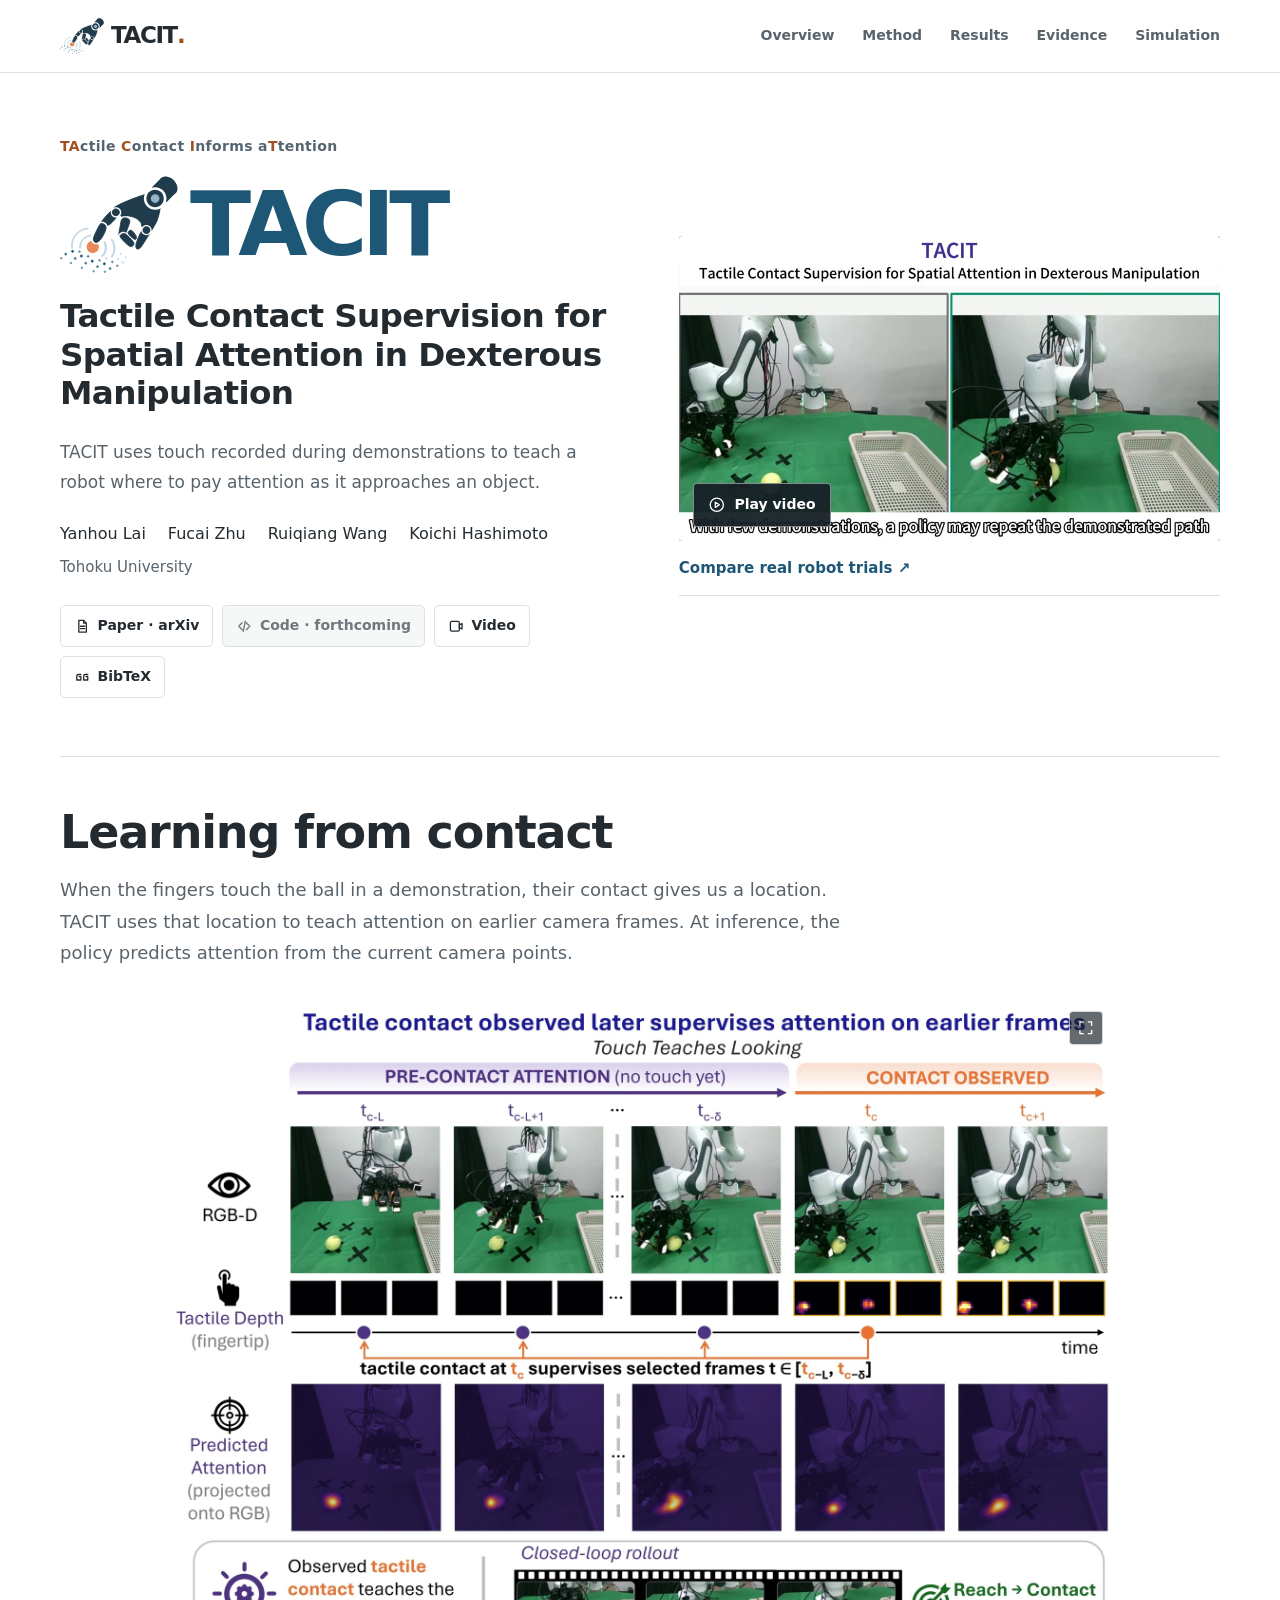
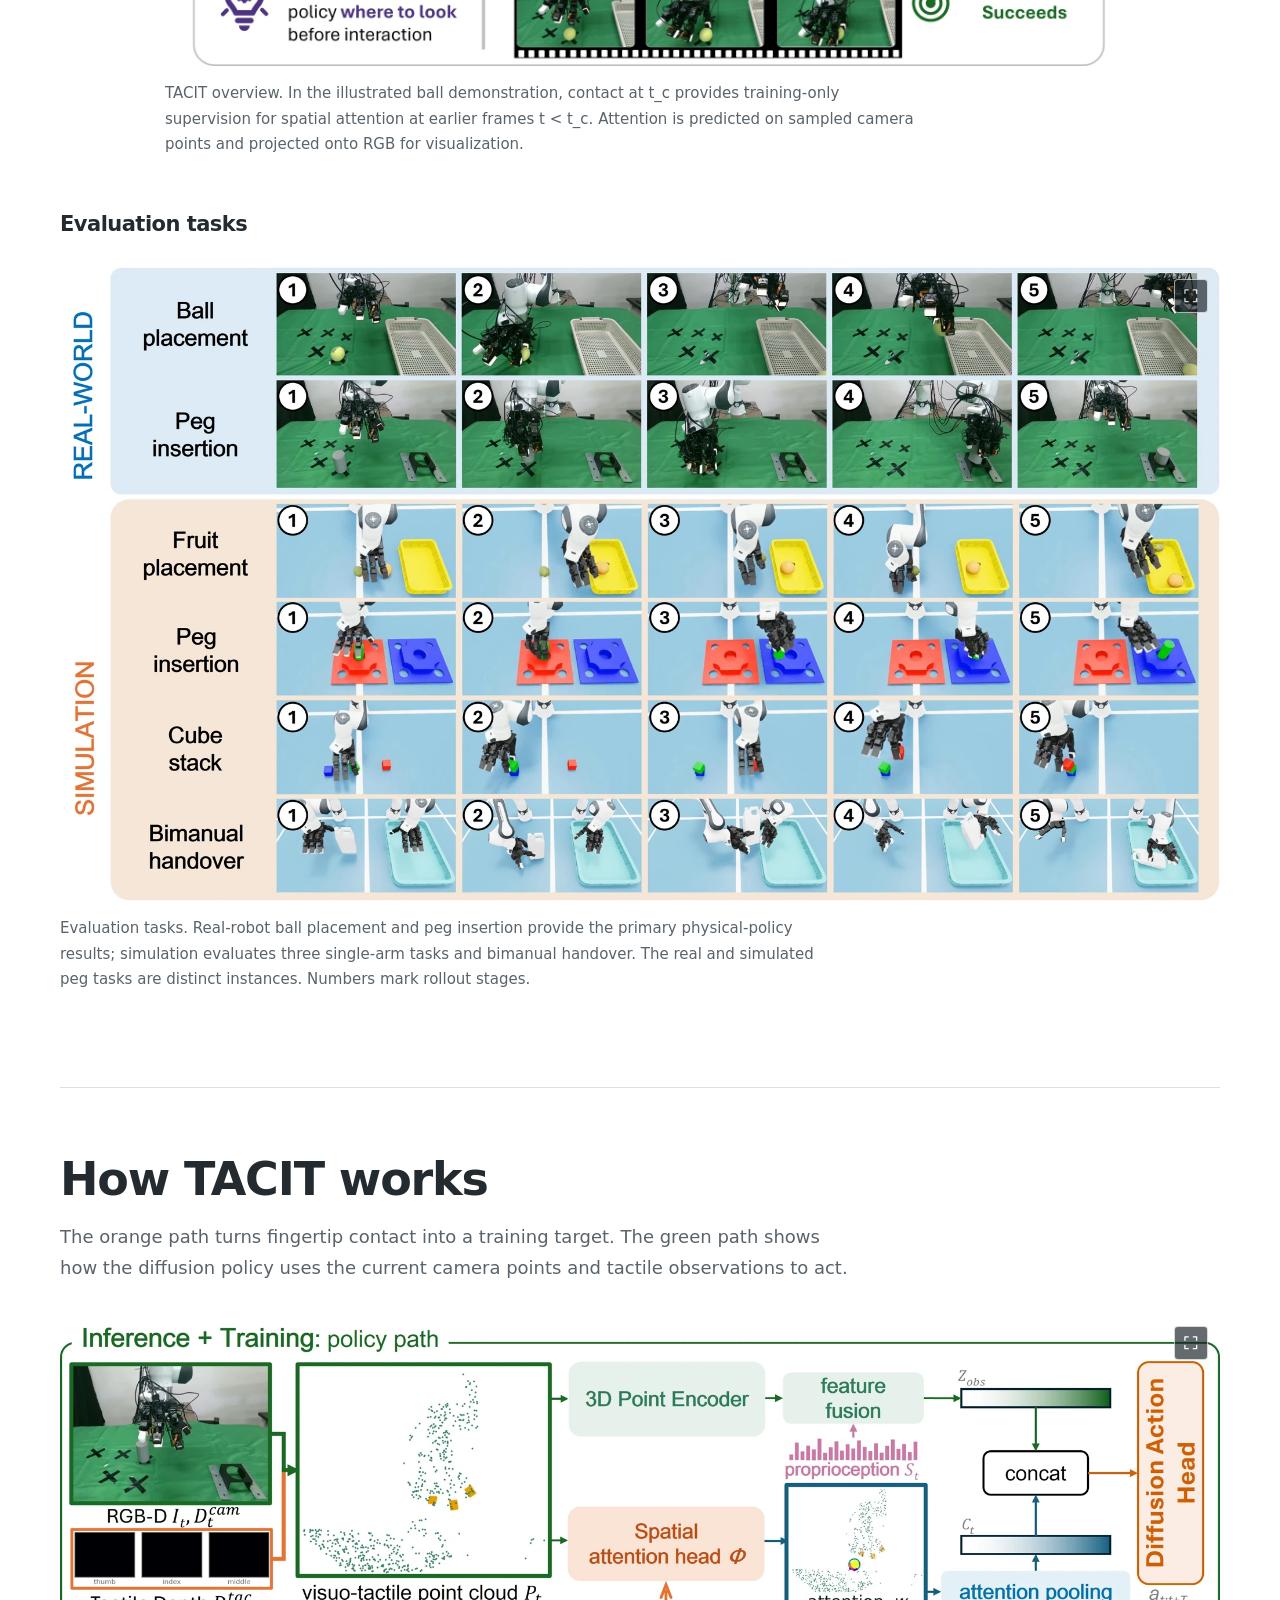
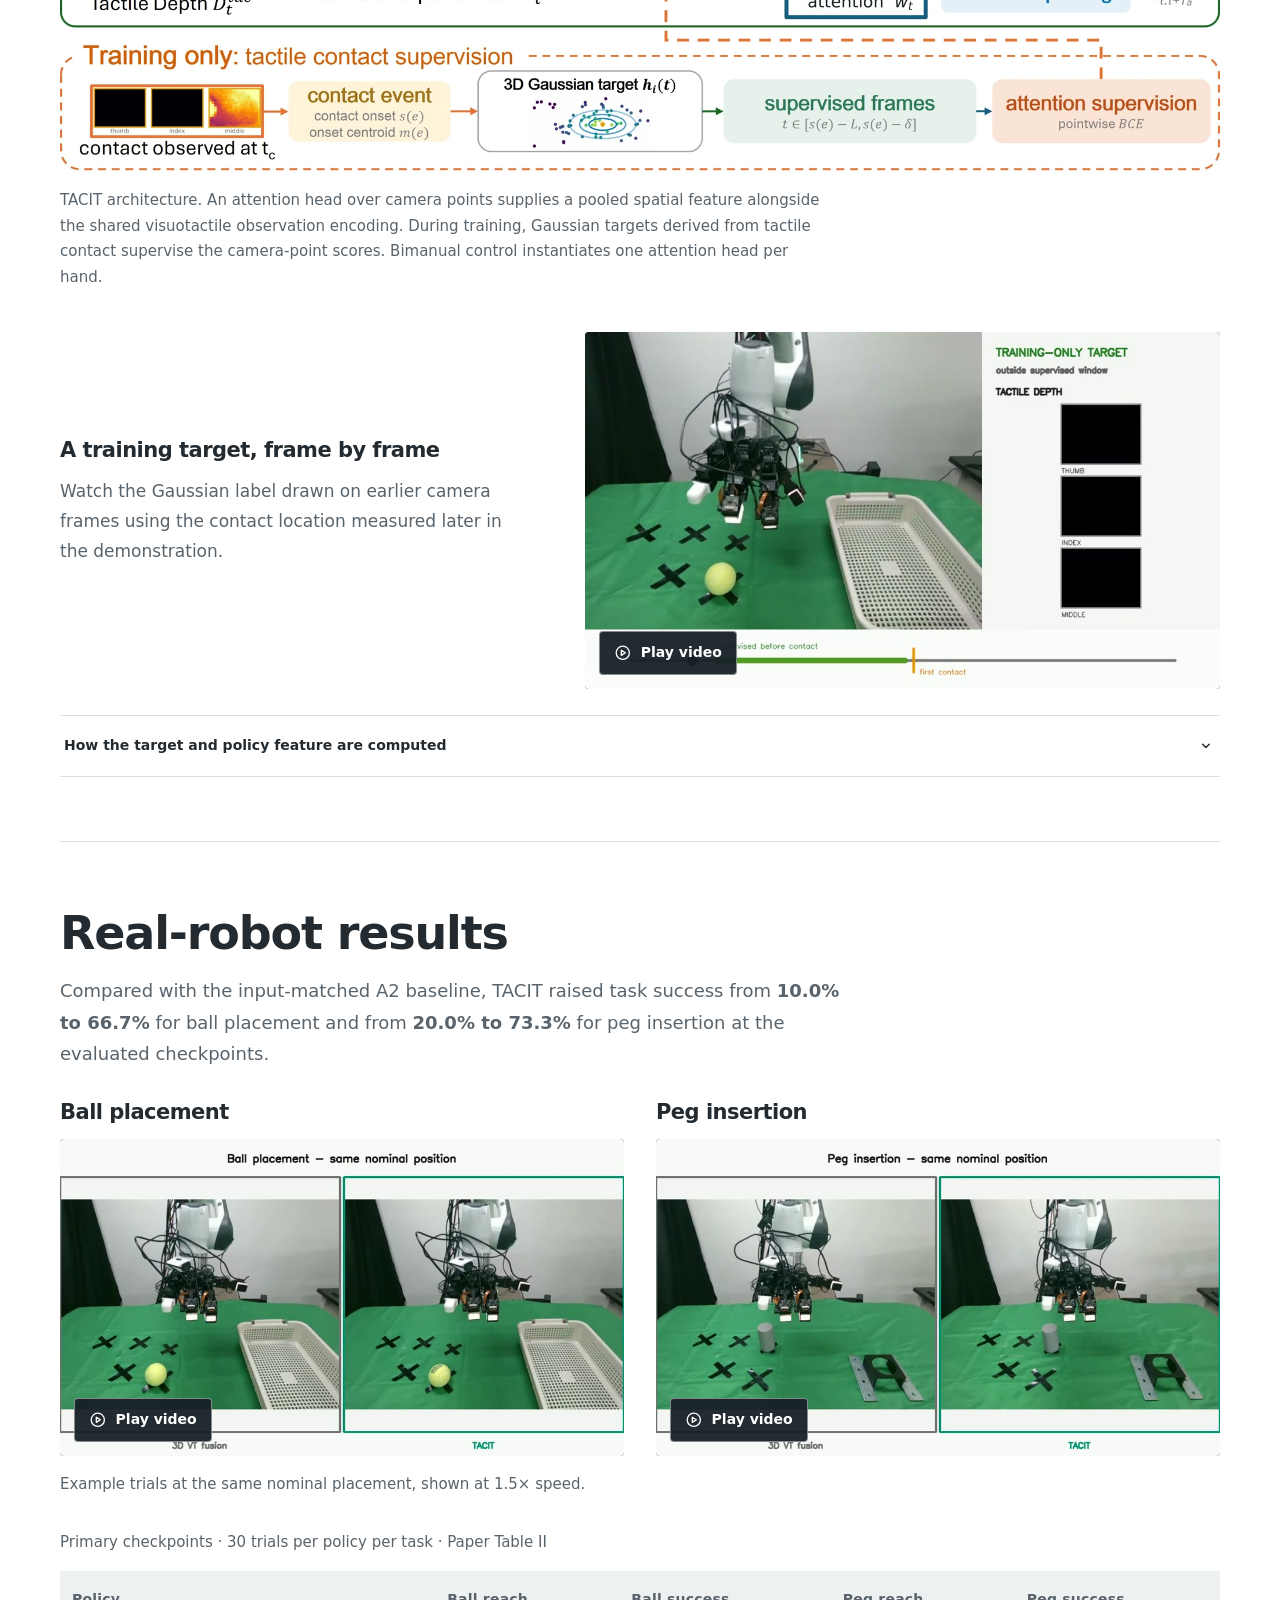
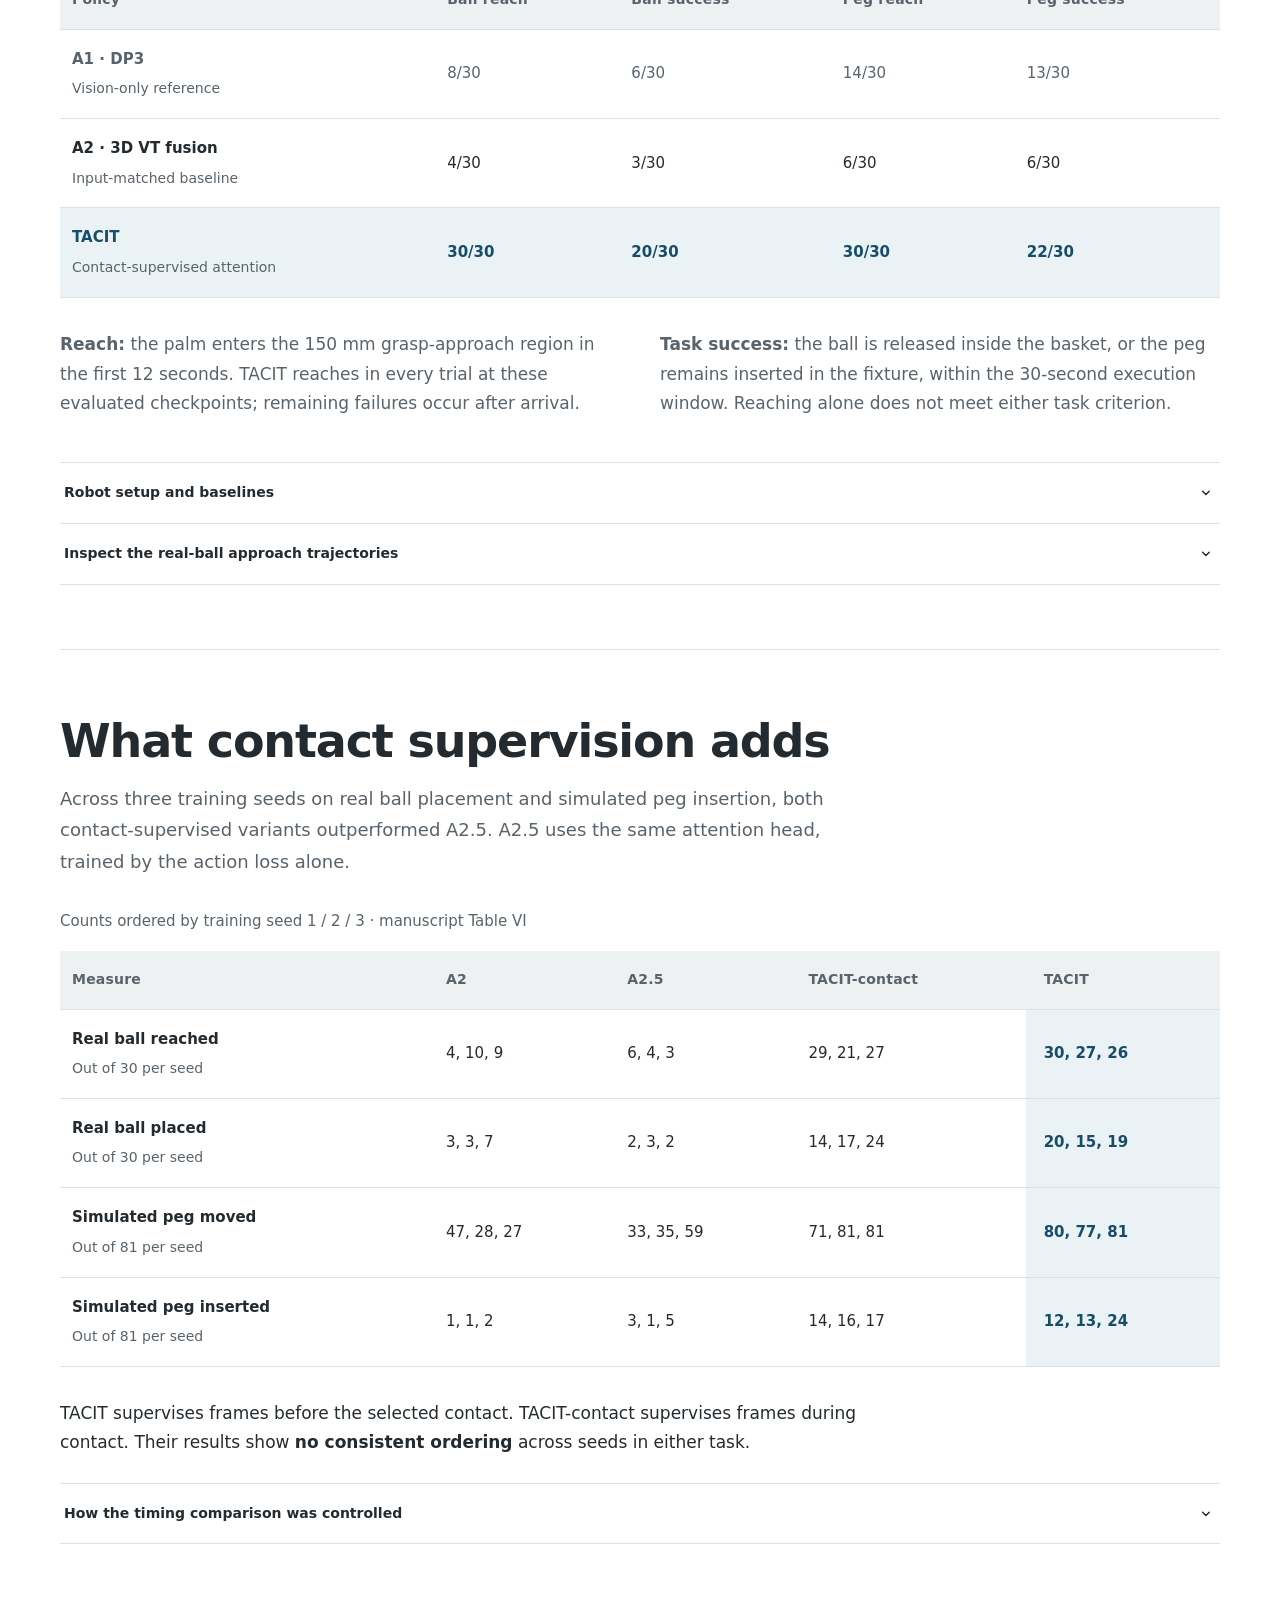
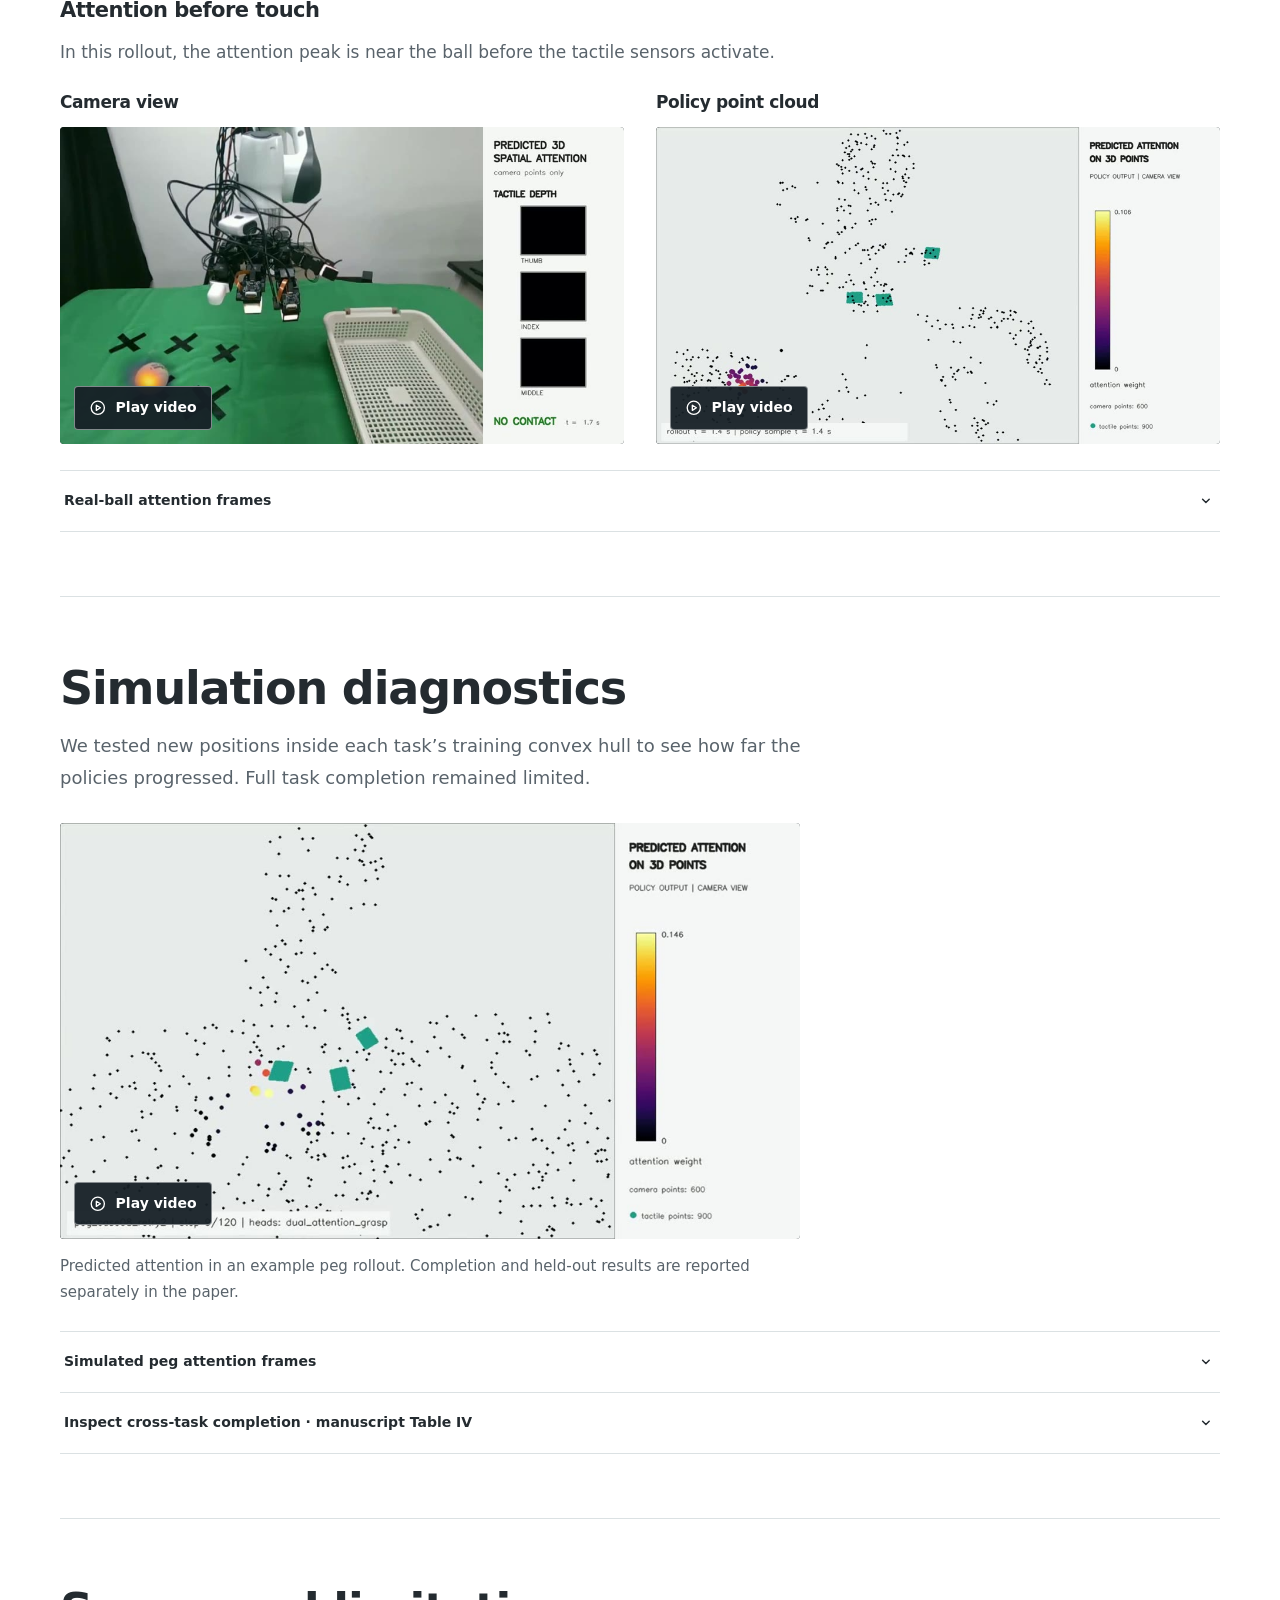
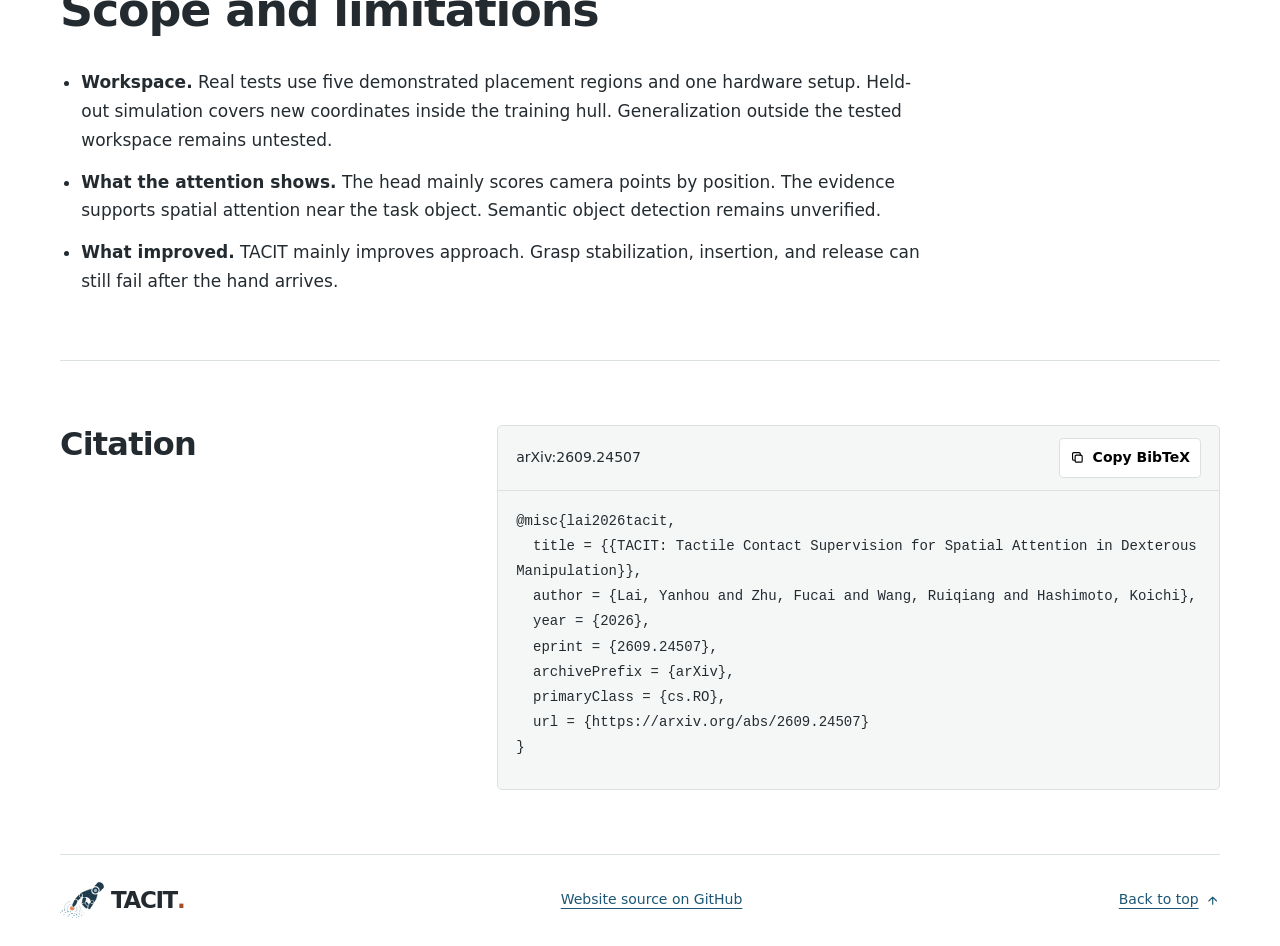
==== commit d193f4b3: "Simplify project page and show attention frames" ====
--- a/index.html
+++ b/index.html
@@ -91,7 +91,7 @@
     <div class="hero-copy">
       <p class="acronym-line" aria-label="Tactile Contact Informs Attention"><span>TA</span>ctile <span>C</span>ontact <span>I</span>nforms a<span>T</span>tention</p>
       <h1 id="title"><span class="title-mark"><img src="assets/logo/TACIT_logo.svg" width="883" height="726" alt="">TACIT</span><span class="sr-only">: </span><span class="title-full">Tactile Contact Supervision for Spatial Attention in Dexterous Manipulation</span></h1>
-      <p class="takeaway">TACIT is a tactile robot learning method: contacts recorded in demonstrations provide training-only spatial supervision that improves a dexterous policy’s approach to the task object.</p>
+      <p class="takeaway">TACIT uses touch recorded during demonstrations to teach a robot where to pay attention as it approaches an object.</p>
       <div id="author-block" hidden></div>
       <p id="publication-status" class="publication-status" hidden></p>
       <div id="resource-links" class="resource-links" aria-label="Project resources"></div>
@@ -99,86 +99,115 @@
     </div>
     <figure id="paper-video" class="hero-visual video-figure" data-video="TACIT_Video">
       <div class="video-shell"></div>
-      <figcaption><span class="label">Paper video</span><a href="#videos">Watch A2 → TACIT comparisons <span aria-hidden="true">↗</span></a></figcaption>
+      <figcaption><a href="#videos">Compare real robot trials <span aria-hidden="true">↗</span></a></figcaption>
     </figure>
   </section>
 
   <section id="overview" class="section wrap" aria-labelledby="overview-title">
-    <div class="section-heading"><p class="eyebrow">Overview</p><h2 id="overview-title">Touch teaches where to attend.</h2><p>Contact is observed later in a demonstration. TACIT uses its measured location to supervise attention on preceding camera observations.</p></div>
-    <ol class="concept-flow" aria-label="From demonstration contact to inference attention">
-      <li>Recorded contact</li>
-      <li>Training-only spatial target</li>
-      <li>Learned attention at inference</li>
-    </ol>
+    <div class="section-heading"><h2 id="overview-title">Learning from contact</h2><p>When the fingers touch the ball in a demonstration, their contact gives us a location. TACIT uses that location to teach attention on earlier camera frames. At inference, the policy predicts attention from the current camera points.</p></div>
     <figure class="paper-figure overview-figure">
       <a class="figure-link" href="assets/images/tacit_policy_overview_handmade.webp" aria-label="Open full-size TACIT overview figure"><img src="assets/images/tacit_policy_overview_handmade.webp" width="2000" height="1406" loading="lazy" alt="Ball demonstration timeline linking later fingertip contact to spatial supervision on earlier camera points, followed by an inference rollout."><span class="figure-open" aria-hidden="true"><svg class="ui-icon"><use href="#icon-expand"></use></svg></span></a>
       <figcaption data-caption="tacit_policy_overview_handmade">TACIT overview. In the illustrated ball demonstration, contact at t_c provides training-only supervision for spatial attention at earlier frames t &lt; t_c. Attention is predicted on sampled camera points and projected onto RGB for visualization.</figcaption>
     </figure>
-    <div class="three-columns stages">
-      <article><span class="stage-label">Demonstration</span><h3>Record ordinary interaction</h3><p>Teleoperation records camera observations, tactile measurements and fingertip kinematics. Contact provides a physical spatial target without per-demonstration manual annotation.</p></article>
-      <article><span class="stage-label warm">Training supervision</span><h3>Look back from contact</h3><p>A contact-centered Gaussian supervises camera-point attention before the selected contact onset. A supervised frame may follow an earlier contact.</p></article>
-      <article><span class="stage-label">Inference</span><h3>Act on current observations</h3><p>The learned attention head conditions closed-loop actions alongside the shared visuotactile encoding. <strong>No hindsight target is used at inference.</strong></p></article>
-    </div>
-    <div class="subsection-heading"><h3>Task overview</h3><p>Real-robot ball placement and peg insertion provide the primary results. Simulation adds controlled diagnostics across tasks and a bimanual extension.</p></div>
+    <div class="subsection-heading"><h3>Evaluation tasks</h3></div>
     <figure class="paper-figure"><a class="figure-link" href="assets/images/task_overview.webp" aria-label="Open full-size evaluation-task figure"><img src="assets/images/task_overview.webp" width="2000" height="1093" loading="lazy" alt="Stages of real ball placement and peg insertion, plus simulated fruit placement, peg insertion, cube stacking and bimanual handover."><span class="figure-open" aria-hidden="true"><svg class="ui-icon"><use href="#icon-expand"></use></svg></span></a><figcaption data-caption="task_overview">Evaluation tasks. Real-robot ball placement and peg insertion provide the primary physical-policy results; simulation evaluates three single-arm tasks and bimanual handover. The real and simulated peg tasks are distinct instances. Numbers mark rollout stages.</figcaption></figure>
   </section>
 
-  <section id="method" class="section tinted" aria-labelledby="method-title"><div class="wrap">
-    <div class="section-heading"><p class="eyebrow">Method</p><h2 id="method-title">From measured contact to policy conditioning.</h2><p>A shared observation encoder and a camera-point attention branch condition a diffusion policy. Only the supervision path needs future contact.</p></div>
+  <section id="method" class="section wrap" aria-labelledby="method-title">
+    <div class="section-heading">
+      <h2 id="method-title">How TACIT works</h2>
+      <p>The orange path turns fingertip contact into a training target. The green path shows how the diffusion policy uses the current camera points and tactile observations to act.</p>
+    </div>
     <figure class="paper-figure"><a class="figure-link" href="assets/images/tacit_policy_architecture.webp" aria-label="Open full-size TACIT architecture"><img src="assets/images/tacit_policy_architecture.webp" width="2000" height="792" loading="lazy" alt="Architecture with a shared visuotactile encoder and camera-point attention pooling feeding the diffusion action head; contact-derived Gaussian targets enter only the training loss."><span class="figure-open" aria-hidden="true"><svg class="ui-icon"><use href="#icon-expand"></use></svg></span></a><figcaption data-caption="tacit_policy_architecture">TACIT architecture. An attention head over camera points supplies a pooled spatial feature alongside the shared visuotactile observation encoding. During training, Gaussian targets derived from tactile contact supervise the camera-point scores. Bimanual control instantiates one attention head per hand.</figcaption></figure>
-    <div class="three-columns method-steps">
-      <article><h3>Contact reconstruction</h3><p>Active tactile taxels and calibrated fingertip poses reconstruct a contact-event onset centroid in the same base/world frame as the camera cloud, without an object pose.</p></article>
-      <article><h3>Gaussian camera-point targets</h3><p>A Gaussian centered at the selected contact centroid provides pointwise targets on sampled camera points. Frame selection checks temporal lead and spatial support.</p></article>
-      <article><h3>Attention-conditioned diffusion</h3><p>The head’s camera-point weights produce a pooled feature, augmented by peak relevance and scaled entropy. The projected summary joins the observation encoding.</p></article>
-    </div>
-    <p class="note">The head scores raw points independently; visual scores are primarily conditioned on base-frame XYZ. The attention weights are a policy-conditioning signal, with no demonstrated semantic object detection or explanatory interpretation.</p>
-    <div class="media-pair method-media"><div><p class="eyebrow warm">Training target</p><h3>The label comes from later contact.</h3><p>This demonstration visualization shows the future-contact Gaussian training target. It is not a policy prediction.</p></div><figure class="video-figure" data-video="ball_future_contact_label"><div class="video-shell"></div><figcaption>Demonstration label visualization. Future contact supplies supervision for preceding observations.</figcaption></figure></div>
-  </div></section>
+    <div class="media-pair method-media">
+      <div><h3>A training target, frame by frame</h3><p>Watch the Gaussian label drawn on earlier camera frames using the contact location measured later in the demonstration.</p></div>
+      <figure class="video-figure" data-video="ball_future_contact_label"><div class="video-shell"></div></figure>
+    </div>
+    <details class="figure-details">
+      <summary><span>How the target and policy feature are computed</span><svg class="ui-icon disclosure-icon" aria-hidden="true"><use href="#icon-chevron"></use></svg></summary>
+      <div class="detail-copy">
+        <p>Active tactile taxels and calibrated fingertip poses locate the contact centroid in the camera cloud’s coordinate frame without an object pose estimate. The centroid defines a Gaussian target on sampled camera points. Frame selection checks the lead time to the chosen contact and whether the camera points support the target. A selected frame can follow an earlier contact.</p>
+        <p>The attention head scores raw points independently, primarily from base-frame XYZ for camera points. The policy receives a feature computed from the weighted camera points, peak relevance, and scaled entropy.</p>
+      </div>
+    </details>
+  </section>
 
   <section id="results" class="section wrap" aria-labelledby="results-title">
-    <div class="section-heading"><p class="eyebrow">Primary real-robot benchmark</p><h2 id="results-title">Better approach. Higher task success.</h2><p>Ten demonstrations per task on a Franka FR3 with a LEAP hand and three 9DTact fingertips. The main comparison is input-matched <strong>A2 → TACIT</strong>.</p></div>
-    <div class="result-highlights">
-      <article><p class="label">Ball placement · task success</p><p class="result-number"><span>10.0%</span><span class="result-arrow" aria-label="to">→</span><strong>66.7%</strong></p><p>A2: 3/30 <span aria-hidden="true">·</span> TACIT: 20/30</p></article>
-      <article><p class="label">Peg insertion · task success</p><p class="result-number"><span>20.0%</span><span class="result-arrow" aria-label="to">→</span><strong>73.3%</strong></p><p>A2: 6/30 <span aria-hidden="true">·</span> TACIT: 22/30</p></article>
-    </div>
-    <p class="source-note">Primary checkpoints, not training-seed averages. Paper Table II.</p>
+    <div class="section-heading">
+      <h2 id="results-title">Real-robot results</h2>
+      <p>Compared with the input-matched A2 baseline, TACIT raised task success from <strong>10.0% to 66.7%</strong> for ball placement and from <strong>20.0% to 73.3%</strong> for peg insertion at the evaluated checkpoints.</p>
+    </div>
+    <div id="videos" class="two-columns video-grid">
+      <figure class="video-figure" data-video="ball_a2_vs_tacit"><h3>Ball placement</h3><div class="video-shell"></div></figure>
+      <figure class="video-figure" data-video="peg_a2_vs_tacit"><h3>Peg insertion</h3><div class="video-shell"></div></figure>
+    </div>
+    <p class="source-note">Example trials at the same nominal placement, shown at 1.5× speed.</p>
     <div class="table-scroll" role="region" aria-label="Real-robot reaching and task success" tabindex="0"><table>
-      <caption>Reach and task success are different outcomes · 30 trials per policy per task</caption>
+      <caption>Primary checkpoints · 30 trials per policy per task · Paper Table II</caption>
       <thead><tr><th scope="col">Policy</th><th scope="col">Ball reach</th><th scope="col">Ball success</th><th scope="col">Peg reach</th><th scope="col">Peg success</th></tr></thead>
       <tbody><tr class="reference-row"><th scope="row">A1 · DP3 <small>Vision-only reference</small></th><td>8/30</td><td>6/30</td><td>14/30</td><td>13/30</td></tr><tr><th scope="row">A2 · 3D VT fusion <small>Input-matched baseline</small></th><td>4/30</td><td>3/30</td><td>6/30</td><td>6/30</td></tr><tr class="ours"><th scope="row">TACIT <small>Contact-supervised attention</small></th><td>30/30</td><td>20/30</td><td>30/30</td><td>22/30</td></tr></tbody>
     </table></div>
     <div class="two-columns definitions"><p><strong>Reach:</strong> the palm enters the 150 mm grasp-approach region in the first 12 seconds. TACIT reaches in every trial at these evaluated checkpoints; remaining failures occur after arrival.</p><p><strong>Task success:</strong> the ball is released inside the basket, or the peg remains inserted in the fixture, within the 30-second execution window. Reaching alone does not meet either task criterion.</p></div>
-    <p class="note">A2 and TACIT both use 600 camera points + 900 tactile points. A1 uses 1,500 camera points and is a reference baseline; A1–A2 changes both modality and visual sampling budget, so it is not a controlled tactile ablation.</p>
-    <p class="source-note">Five demonstrated placement regions; no held-out real spatial split. Placements are the independent unit; pooled trial counts are descriptive. TACIT task success exceeds A2 at all five ball regions and four of five peg regions. Paper §§4.3–4.4, §5.1.</p>
-    <div id="videos" class="subsection-heading"><h3>Watch the input-matched comparison</h3><p>Illustrative trial segments at the same nominal placement, shown at 1.5× speed. Aggregate outcomes are reported above.</p></div>
-    <div class="two-columns video-grid">
-      <figure class="video-figure" data-video="ball_a2_vs_tacit"><h4>Ball placement</h4><div class="video-shell"></div><figcaption>3D VT fusion (A2) and TACIT at the same nominal ball position.</figcaption></figure>
-      <figure class="video-figure" data-video="peg_a2_vs_tacit"><h4>Peg insertion</h4><div class="video-shell"></div><figcaption>3D VT fusion (A2) and TACIT at the same nominal peg position.</figcaption></figure>
-    </div>
+    <details class="figure-details">
+      <summary><span>Robot setup and baselines</span><svg class="ui-icon disclosure-icon" aria-hidden="true"><use href="#icon-chevron"></use></svg></summary>
+      <div class="detail-copy">
+        <p>We collected ten demonstrations per task on a Franka FR3 with a LEAP hand and three 9DTact fingertips. A2 and TACIT each use 600 camera points and 900 tactile points. A1 is a vision-only reference with 1,500 camera points. The A1–A2 comparison changes both the input modality and the camera sampling budget.</p>
+        <p>TACIT task success exceeds A2 at all five ball placement regions and four of five peg regions. Placements are the independent unit. The table gives descriptive pooled counts for the evaluated checkpoints. See Paper §§4.3–4.4 and §5.1.</p>
+      </div>
+    </details>
     <details class="figure-details"><summary><span>Inspect the real-ball approach trajectories</span><svg class="ui-icon disclosure-icon" aria-hidden="true"><use href="#icon-chevron"></use></svg></summary><figure class="paper-figure compact"><img src="assets/images/three_arm_approach.webp" width="1037" height="1092" loading="lazy" alt="Ball approach curves and palm-offset scatter plots for A1, A2 and TACIT across the primary trials."><figcaption data-caption="three_arm_approach">Ball approach over thirty trials per policy. (a) Mean palm-origin-to-ball-center distance; shading is one standard error, the horizontal dashed line is the 150-mm 3D reach criterion, and the vertical dotted line marks the end of the 12-s reach-assessment window. (b) Horizontal palm offsets at closest 3D approach; rings are 150- and 300-mm references, while counts use the full 3D criterion.</figcaption></figure></details>
   </section>
 
-  <section id="mechanism" class="section tinted" aria-labelledby="mechanism-title"><div class="wrap">
-    <div class="section-heading"><p class="eyebrow">Mechanism evidence</p><h2 id="mechanism-title">Explicit supervision matters.</h2><p>Three training seeds compare input-matched fusion and architecture-matched attention controls on <strong>real ball placement and simulated peg insertion</strong>. This study does not cover real peg.</p></div>
+  <section id="mechanism" class="section wrap" aria-labelledby="mechanism-title">
+    <div class="section-heading"><h2 id="mechanism-title">What contact supervision adds</h2><p>Across three training seeds on real ball placement and simulated peg insertion, both contact-supervised variants outperformed A2.5. A2.5 uses the same attention head, trained by the action loss alone.</p></div>
     <div class="table-scroll" role="region" aria-label="Three training seed mechanism controls" tabindex="0"><table>
       <caption>Counts ordered by training seed 1 / 2 / 3 · manuscript Table VI</caption>
       <thead><tr><th scope="col">Measure</th><th scope="col">A2</th><th scope="col">A2.5</th><th scope="col">TACIT-contact</th><th scope="col">TACIT</th></tr></thead>
       <tbody><tr><th scope="row">Real ball reached <small>Out of 30 per seed</small></th><td>4, 10, 9</td><td>6, 4, 3</td><td>29, 21, 27</td><td class="ours">30, 27, 26</td></tr><tr><th scope="row">Real ball placed <small>Out of 30 per seed</small></th><td>3, 3, 7</td><td>2, 3, 2</td><td>14, 17, 24</td><td class="ours">20, 15, 19</td></tr><tr><th scope="row">Simulated peg moved <small>Out of 81 per seed</small></th><td>47, 28, 27</td><td>33, 35, 59</td><td>71, 81, 81</td><td class="ours">80, 77, 81</td></tr><tr><th scope="row">Simulated peg inserted <small>Out of 81 per seed</small></th><td>1, 1, 2</td><td>3, 1, 5</td><td>14, 16, 17</td><td class="ours">12, 13, 24</td></tr></tbody>
     </table></div>
-    <div class="two-columns mechanism-copy"><article><h3>The same head is not enough.</h3><p>A2 has no attention head. A2.5 retains TACIT’s head and policy conditioning with λ<sub>att</sub> = 0. <strong>Its head is still trained by the action loss.</strong> Removing explicit attention supervision does not recover the supervised variants’ count ranges.</p></article><article><h3>Timing: no consistent ordering.</h3><p>TACIT-contact supervises detected contact intervals; TACIT supervises observations preceding the selected onset. There is <strong>no consistent ordering</strong> across three seeds in either domain. The controls limit total supervision-count differences but do not fully match event-level allocation.</p></article></div>
-    <div class="subsection-heading"><h3>Attention peak is near the object.</h3><p>In the displayed real-ball rollout, attention assigns its peak near the task object before tactile activation. This is spatial attention on sampled camera points, evaluated against an independently located geometric ball center.</p></div>
+    <p class="timing-note">TACIT supervises frames before the selected contact. TACIT-contact supervises frames during contact. Their results show <strong>no consistent ordering</strong> across seeds in either task.</p>
+    <details class="figure-details">
+      <summary><span>How the timing comparison was controlled</span><svg class="ui-icon disclosure-icon" aria-hidden="true"><use href="#icon-chevron"></use></svg></summary>
+      <div class="detail-copy"><p>The variants use the same attention architecture. The controls limit the difference in the total number of supervised frames while allowing the allocation to vary by contact event.</p></div>
+    </details>
+    <div class="subsection-heading"><h3>Attention before touch</h3><p>In this rollout, the attention peak is near the ball before the tactile sensors activate.</p></div>
     <div class="two-columns video-grid">
-      <figure class="video-figure" data-video="ball_attention"><h4>Predicted attention · camera view</h4><div class="video-shell"></div><figcaption>Predicted attention projected onto the recorded camera view.</figcaption></figure>
-      <figure class="video-figure" data-video="ball_attention_pointcloud_camera"><h4>Predicted attention · policy point cloud</h4><div class="video-shell"></div><figcaption>Predicted attention on the stored policy point cloud.</figcaption></figure>
-    </div>
-    <details class="figure-details visualization-details"><summary><span>Visualization details</span><svg class="ui-icon disclosure-icon" aria-hidden="true"><use href="#icon-chevron"></use></svg></summary><p>The camera-view heatmap uses a fixed scale. The point-cloud view shows all stored policy points without additional downsampling or spatial clipping. Both views hold the latest stored prediction until the next inference.</p></details>
-    <details class="figure-details"><summary><span>Inspect the paper’s attention sequence</span><svg class="ui-icon disclosure-icon" aria-hidden="true"><use href="#icon-chevron"></use></svg></summary><figure class="paper-figure compact"><img src="assets/images/rollout_attention.webp" width="725" height="357" loading="lazy" alt="Real-ball attention frames showing peak and centroid errors against the geometric ball center before tactile activation."><figcaption data-caption="rollout_attention">Attention before tactile activation in one real ball rollout. The geometric ball center is independent of the head; titles show peak/centroid errors. Tactile points remain inactive until first contact at 12.6 s.</figcaption></figure></details>
-  </div></section>
+      <figure class="video-figure" data-video="ball_attention"><h4>Camera view</h4><div class="video-shell"></div></figure>
+      <figure class="video-figure" data-video="ball_attention_pointcloud_camera"><h4>Policy point cloud</h4><div class="video-shell"></div></figure>
+    </div>
+    <details class="figure-details">
+      <summary><span>Real-ball attention frames</span><svg class="ui-icon disclosure-icon" aria-hidden="true"><use href="#icon-chevron"></use></svg></summary>
+      <figure class="paper-figure compact">
+        <a class="figure-link" href="assets/images/rollout_attention.webp" aria-label="Open full-size real-ball attention sequence"><img src="assets/images/rollout_attention.webp" width="725" height="357" loading="lazy" alt="Real-ball attention frames showing peak and centroid errors against the geometric ball center before tactile activation."></a>
+        <figcaption data-caption="rollout_attention">Attention before tactile activation in one real ball rollout. The geometric ball center is independent of the head; titles show peak/centroid errors. Tactile points remain inactive until first contact at 12.6 s.</figcaption>
+      </figure>
+      <p class="source-note">The heatmap uses a fixed scale. The point-cloud view uses all stored points. Both videos hold the latest prediction between inference frames.</p>
+    </details>
+  </section>
 
   <section id="simulation" class="section wrap" aria-labelledby="simulation-title">
-    <div class="section-heading"><p class="eyebrow">Simulation · controlled diagnostic</p><h2 id="simulation-title">Probe the effect within spatial support.</h2><p>Simulation evaluates task-specific policies and unseen in-hull coordinates. It provides controlled diagnostics of stage progression within the tested workspace; absolute task completion remains limited.</p></div>
-    <div class="media-pair"><div><h3>Unseen coordinates, inside the training hull</h3><p>Held-out positions are absent from demonstrations but inside each task’s training convex hull. These diagnostics do not establish performance outside the demonstrated workspace. No policy is transferred between simulation and hardware.</p><p class="source-note">Paper §§4.2, 4.4, 5.2; Table V.</p></div><figure class="video-figure" data-video="sim_peg_attention"><div class="video-shell"></div><figcaption>Illustrative simulated peg attention. This clip does not establish task completion or held-out performance.</figcaption></figure></div>
-    <details class="figure-details visualization-details"><summary><span>Simulation visualization details</span><svg class="ui-icon disclosure-icon" aria-hidden="true"><use href="#icon-chevron"></use></svg></summary><p>All stored policy points are projected using the front-camera calibration, with one stored dump per rollout step and no temporal interpolation.</p></details>
+    <div class="section-heading">
+      <h2 id="simulation-title">Simulation diagnostics</h2>
+      <p>We tested new positions inside each task’s training convex hull to see how far the policies progressed. Full task completion remained limited.</p>
+    </div>
+    <figure class="video-figure simulation-video" data-video="sim_peg_attention">
+      <div class="video-shell"></div>
+      <figcaption>Predicted attention in an example peg rollout. Completion and held-out results are reported separately in the paper.</figcaption>
+    </figure>
+    <details class="figure-details">
+      <summary><span>Simulated peg attention frames</span><svg class="ui-icon disclosure-icon" aria-hidden="true"><use href="#icon-chevron"></use></svg></summary>
+      <div class="two-columns attention-stills">
+        <figure class="paper-figure">
+          <a class="figure-link" href="assets/images/sim_peg_attention_early.webp" aria-label="Open full-size early simulated peg frame"><img src="assets/images/sim_peg_attention_early.webp" width="1280" height="680" loading="lazy" alt="Early in the simulated peg rollout, warmer camera points cluster just to the left of the green tactile patches."></a>
+          <figcaption>Early in the rollout</figcaption>
+        </figure>
+        <figure class="paper-figure">
+          <a class="figure-link" href="assets/images/sim_peg_attention_later.webp" aria-label="Open full-size later simulated peg frame"><img src="assets/images/sim_peg_attention_later.webp" width="1280" height="680" loading="lazy" alt="Later in the same rollout, the colored attention points and green tactile patches appear on the right side of the front-camera view."></a>
+          <figcaption>Later in the same rollout</figcaption>
+        </figure>
+      </div>
+      <p class="source-note">Shown from the front camera. Warmer camera points carry higher predicted attention weights. Green marks tactile points.</p>
+    </details>
     <details class="figure-details"><summary><span>Inspect cross-task completion · manuscript Table IV</span><svg class="ui-icon disclosure-icon" aria-hidden="true"><use href="#icon-chevron"></use></svg></summary><div class="table-scroll" role="region" aria-label="Simulation completion" tabindex="0"><table><caption>Mean ± standard deviation across three evaluation seeds of fixed checkpoints; parentheses give pooled counts. These are not training-seed standard deviations.</caption><thead><tr><th scope="col">Task</th><th scope="col">A1</th><th scope="col">A2</th><th scope="col">TACIT</th></tr></thead><tbody>
       <tr><th scope="row">Fruit placement</th><td>4.9 ± 1.3% (11/225)</td><td>0.0 ± 0.0% (0/225)</td><td>4.9 ± 2.3% (11/225)</td></tr>
       <tr><th scope="row">Peg insertion</th><td>2.5 ± 3.5% (2/81)</td><td>1.2 ± 1.7% (1/81)</td><td>14.8 ± 5.2% (12/81)</td></tr>
@@ -187,15 +216,17 @@
     </tbody></table></div><p>TACIT improves peg and cube success, ties A1 on fruit, and shows no clear advantage on handover. The effect is not uniform across tasks.</p></details>
   </section>
 
-  <section id="limitations" class="section scope-section" aria-labelledby="scope-title"><div class="wrap scope-layout"><div><p class="eyebrow">Scope &amp; limitations</p><h2 id="scope-title">What the evidence supports.</h2></div><div class="scope-list">
-    <article><h3>Five demonstrated real placement regions</h3><p>Real evaluation measures robustness within demonstrated regions. Held-out simulation tests unseen in-hull coordinates without distractors or object-identity changes.</p></article>
-    <article><h3>A spatial signal with a workspace boundary</h3><p>The primarily coordinate-conditioned head has not been shown to perform semantic object detection. The evidence does not establish generalization outside the training workspace or exclude a coordinate-conditioned lookup over the demonstrated regions.</p></article>
-    <article><h3>Approach is only part of manipulation</h3><p>TACIT primarily improves approach. Grasp stabilization, insertion and release remain unresolved. Eliminating observed pre-arrival failures is limited to the evaluated primary checkpoints.</p></article>
-    <article><h3>Bounded experimental evidence</h3><p>Three-training-seed comparisons cover real ball and simulated peg only. Placements are the independent unit; pooled trial counts are descriptive. All real trials share one operator, arm-hand system and camera placement.</p></article>
-  </div></div></section>
+  <section id="limitations" class="section wrap" aria-labelledby="scope-title">
+    <div class="section-heading"><h2 id="scope-title">Scope and limitations</h2></div>
+    <ul class="scope-list">
+      <li><strong>Workspace.</strong> Real tests use five demonstrated placement regions and one hardware setup. Held-out simulation covers new coordinates inside the training hull. Generalization outside the tested workspace remains untested.</li>
+      <li><strong>What the attention shows.</strong> The head mainly scores camera points by position. The evidence supports spatial attention near the task object. Semantic object detection remains unverified.</li>
+      <li><strong>What improved.</strong> TACIT mainly improves approach. Grasp stabilization, insertion, and release can still fail after the hand arrives.</li>
+    </ul>
+  </section>
 
   <section id="citation" class="section wrap citation-section" aria-labelledby="citation-title">
-    <div><p class="eyebrow">Citation</p><h2 id="citation-title">BibTeX</h2><p>Cite the arXiv preprint.</p></div>
+    <div><h2 id="citation-title">Citation</h2></div>
     <div class="citation-box"><div class="citation-toolbar"><span id="citation-label">arXiv:2609.24507</span><button id="copy-citation" type="button"><svg class="ui-icon" aria-hidden="true"><use href="#icon-copy"></use></svg><span>Copy BibTeX</span></button></div><pre><code id="bibtex"></code></pre><p id="copy-status" role="status" aria-live="polite"></p></div>
   </section>
 </main>
--- a/styles.css
+++ b/styles.css
@@ -97,41 +97,22 @@
 }
 
 .section {
-  padding-block: 92px;
+  padding-block: 64px;
   scroll-margin-top: 12px;
-}
-
-.tinted {
-  background: var(--wash);
-}
-
-.eyebrow {
-  font-size: .8125rem;
-  font-weight: 750;
-  letter-spacing: .13em;
-  text-transform: uppercase;
-  color: var(--blue);
-  margin-bottom: 18px;
-}
-
-.warm {
-  color: var(--warm);
-}
-
-.label {
-  font-size: .8125rem;
-  font-weight: 700;
-  letter-spacing: .08em;
-  text-transform: uppercase;
+  border-top: 1px solid var(--line);
 }
 
 .section-heading {
   max-width: 820px;
-  margin-bottom: 38px;
+  margin-bottom: 30px;
 }
 
 .section-heading h2 {
-  margin-bottom: 22px;
+  margin-bottom: 0;
+}
+
+.section-heading h2 + p {
+  margin-top: 14px;
 }
 
 .section-heading>p:last-child {
@@ -190,10 +171,6 @@
   gap: 56px;
   padding-block: 62px 58px;
   align-items: center;
-}
-
-.hero .eyebrow {
-  margin-bottom: 22px;
 }
 
 .title-mark {
@@ -230,20 +207,13 @@
 }
 
 .hero-visual figcaption {
-  padding: 20px 0;
+  padding: 0 0 14px;
   color: var(--muted);
   font-size: .9375rem;
-}
-
-.hero-visual .label {
-  display: block;
-  color: var(--blue);
-  margin-bottom: 7px;
 }
 
 .hero-visual a {
   display: inline-block;
-  margin-top: 12px;
   text-decoration: none;
   font-weight: 600;
 }
@@ -324,61 +294,15 @@
   margin-top: 15px;
 }
 
-.three-columns {
-  display: grid;
-  grid-template-columns: repeat(3,1fr);
-  gap: 36px;
-}
-
 .two-columns {
   display: grid;
   grid-template-columns: repeat(2,minmax(0,1fr));
   gap: 32px;
 }
 
-.stages {
-  margin-top: 40px;
-}
-
-.stages article {
-  border-top: 1px solid var(--line);
-  padding-top: 23px;
-}
-
-.stage-label {
-  display: block;
-  text-transform: uppercase;
-  font-size: .8125rem;
-  font-weight: 750;
-  letter-spacing: .09em;
-  color: var(--blue);
-  margin-bottom: 14px;
-}
-
-.stage-label.warm {
-  color: var(--warm);
-}
-
-.three-columns p,.definitions p,.mechanism-copy p,.media-pair p {
+.definitions p,.media-pair p {
   font-size: 1.0625rem;
   color: var(--muted);
-}
-
-.method-steps {
-  margin-top: 38px;
-}
-
-.method-steps h3 {
-  font-size: 1.125rem;
-}
-
-.note {
-  font-size: 1rem;
-  border-left: 3px solid var(--warm);
-  padding: 16px 20px;
-  background: #fff9f4;
-  margin-top: 30px;
-  line-height: 1.8;
 }
 
 .media-pair {
@@ -387,52 +311,6 @@
   gap: 56px;
   align-items: center;
   margin-top: 42px;
-}
-
-.result-highlights {
-  display: grid;
-  grid-template-columns: 1fr 1fr;
-  border-block: 1px solid var(--line);
-}
-
-.result-highlights article {
-  padding: 30px 0;
-}
-
-.result-highlights article+article {
-  padding-left: 40px;
-  border-left: 1px solid var(--line);
-}
-
-.result-highlights .label {
-  color: var(--muted);
-}
-
-.result-number {
-  display: flex;
-  align-items: center;
-  gap: 22px;
-  font-size: clamp(1.625rem,3.5vw,2.75rem);
-  line-height: 1.2;
-  font-weight: 450;
-  letter-spacing: -.035em;
-  margin-block: 16px;
-}
-
-.result-number strong {
-  font-weight: 650;
-  color: var(--blue);
-}
-
-.result-arrow {
-  color: var(--warm);
-  font-size: 1.625rem;
-}
-
-.result-highlights article>p:last-child {
-  font-size: 1rem;
-  color: var(--muted);
-  margin: 0;
 }
 
 .source-note {
@@ -590,12 +468,13 @@
 
 .figure-details {
   border-block: 1px solid var(--line);
-  margin-top: 36px;
-  padding: 20px 0;
+  margin-top: 26px;
+  padding: 14px 0;
 }
 
 .figure-details+.figure-details {
   border-top: 0;
+  margin-top: 0;
 }
 
 .figure-details summary {
@@ -611,52 +490,28 @@
 
 .compact {
   max-width: 740px;
-  margin-inline: auto;
-}
-
-.mechanism-copy {
-  margin-top: 32px;
-}
-
-.scope-section {
-  background: #202b32;
-  color: #f4f5f5;
-}
-
-.scope-section .eyebrow {
-  color: #a8d1e2;
-}
-
-.scope-layout {
-  display: grid;
-  grid-template-columns: .85fr 1.15fr;
-  gap: 70px;
-}
-
-.scope-layout h2 {
-  max-width: 380px;
-}
-
-.scope-list article {
-  padding-bottom: 23px;
-  margin-bottom: 23px;
-  border-bottom: 1px solid #475159;
-}
-
-.scope-list article:last-child {
+  margin-inline: 0;
+}
+
+.figure-details .paper-figure {
+  margin-block: 0;
+}
+
+.detail-copy > :last-child {
+  margin-bottom: 0;
+}
+
+.simulation-video {
+  max-width: 740px;
+}
+
+.scope-list {
   margin: 0;
-  border: 0;
-  padding: 0;
-}
-
-.scope-list h3 {
-  font-size: 1.125rem;
-}
-
-.scope-list p {
-  font-size: 1.0625rem;
-  color: #d0d8dc;
-  margin: 0;
+  padding-inline-start: 1.25em;
+}
+
+.scope-list li + li {
+  margin-top: .75em;
 }
 
 .citation-section {
@@ -668,11 +523,6 @@
 .citation-section h2 {
   font-size: 2rem;
   margin-bottom: 20px;
-}
-
-.citation-section>div>p:last-child {
-  color: var(--muted);
-  font-size: 1rem;
 }
 
 .citation-box {
@@ -799,20 +649,8 @@
     gap: 18px;
   }
 
-  .three-columns {
-    gap: 24px;
-  }
-
   .media-pair {
     gap: 28px;
-  }
-
-  .result-number {
-    gap: 13px;
-  }
-
-  .scope-layout {
-    gap: 35px;
   }
 
   .citation-section {
@@ -831,7 +669,7 @@
   }
 
   .section {
-    padding-block: 58px;
+    padding-block: 44px;
   }
 
   .nav {
@@ -877,11 +715,6 @@
     margin-top: 20px;
   }
 
-  .hero .eyebrow {
-    font-size: .8125rem;
-    margin-bottom: 20px;
-  }
-
   .hero-visual figcaption {
     font-size: .9375rem;
     padding-block: 14px;
@@ -904,56 +737,15 @@
     font-size: 1.125rem;
   }
 
-  .section-heading h2 {
-    margin-bottom: 18px;
-  }
-
-  .eyebrow {
-    font-size: .8125rem;
-    margin-bottom: 14px;
-  }
-
   .paper-figure figcaption,.video-figure figcaption {
     font-size: .9375rem;
   }
 
-  .three-columns,.two-columns,.media-pair,.scope-layout {
+  .two-columns,.media-pair {
     grid-template-columns: 1fr;
     gap: 25px;
   }
 
-  .method-steps {
-    gap: 18px;
-  }
-
-  .three-columns h3 {
-    font-size: 1.1875rem;
-  }
-
-  .note {
-    padding: 14px 16px;
-    font-size: 1rem;
-  }
-
-  .result-highlights {
-    grid-template-columns: 1fr;
-  }
-
-  .result-highlights article {
-    padding: 24px 0;
-  }
-
-  .result-highlights article+article {
-    padding-left: 0;
-    border-left: 0;
-    border-top: 1px solid var(--line);
-  }
-
-  .result-number {
-    font-size: 2.4375rem;
-    gap: 24px;
-  }
-
   .definitions {
     gap: 8px;
   }
@@ -984,10 +776,6 @@
 
   .subsection-heading {
     margin-top: 38px;
-  }
-
-  .scope-layout {
-    gap: 32px;
   }
 
   .footer {
@@ -1046,24 +834,8 @@
     font-size: 1.5625rem;
   }
 
-  .hero .eyebrow {
-    font-size: .8125rem;
-    letter-spacing: .1em;
-  }
-
   .nav-links a {
     font-size: .875rem;
-  }
-}
-
-@media(max-width:360px) {
-  .result-number {
-    font-size: 2rem;
-    gap: 18px;
-  }
-
-  .result-highlights article {
-    min-width: 0;
   }
 }
 
@@ -1077,10 +849,6 @@
 
   .hero-copy {
     display: contents;
-  }
-
-  .hero .eyebrow {
-    order: 0;
   }
 
   .hero h1 {
@@ -1357,36 +1125,8 @@
   }
 }
 
-/* A compact method summary belongs with the overview, at reading width. */
-
 #overview {
   padding-top: 48px;
-}
-
-.concept-flow {
-  display: flex;
-  flex-wrap: wrap;
-  align-items: center;
-  gap: 8px 16px;
-  list-style: none;
-  padding: 0;
-  margin: -14px 0 30px;
-  font-size: .9375rem;
-  font-weight: 500;
-  line-height: 1.6;
-  color: var(--muted);
-}
-
-.concept-flow li {
-  display: flex;
-  align-items: center;
-  gap: 16px;
-}
-
-.concept-flow li+li::before {
-  content: "→" / "";
-  font-weight: 400;
-  color: var(--muted);
 }
 
 @media(max-width:650px) {
@@ -1394,32 +1134,12 @@
     padding-top: 36px;
   }
 
-  .concept-flow {
-    display: grid;
-    gap: 8px;
-    margin-top: -8px;
-    font-size: .9375rem;
-  }
-
-  .concept-flow li {
-    display: block;
-    position: relative;
-    padding-left: 22px;
-  }
-
-  .concept-flow li+li::before {
-    content: "↓" / "";
-    position: absolute;
-    left: 0;
-    top: 0;
-  }
 }
 
 /* Keep paragraphs at reading width while figures retain their full width. */
-figcaption, .source-note, .note { max-width: 80ch; }
+figcaption, .source-note, .detail-copy, .timing-note, .scope-list { max-width: 80ch; }
 .section-heading > p:last-child { max-width: 70ch; }
-.scope-list p, .three-columns p, .definitions p, .mechanism-copy p, .media-pair p { line-height: 1.75; }
-.visualization-details p { max-width: 75ch; font-size: .9375rem; color: var(--muted); }
+.definitions p, .media-pair p { line-height: 1.75; }
 .author-list li { max-width: 100%; }
 @media (max-width: 650px) {
   .nav-links { justify-content: flex-start; flex-wrap: wrap; column-gap: 18px; row-gap: 4px; }
@@ -1430,8 +1150,6 @@
 
 /* Preserve text and controls when the reader enlarges the page. */
 .title-mark { flex-wrap: wrap; }
-.result-number { flex-wrap: wrap; }
-.result-number > span, .result-number > strong { white-space: nowrap; }
 @media (max-width: 360px) {
   .title-mark { font-size: clamp(2.25rem,16vw,3.625rem); }
 }
